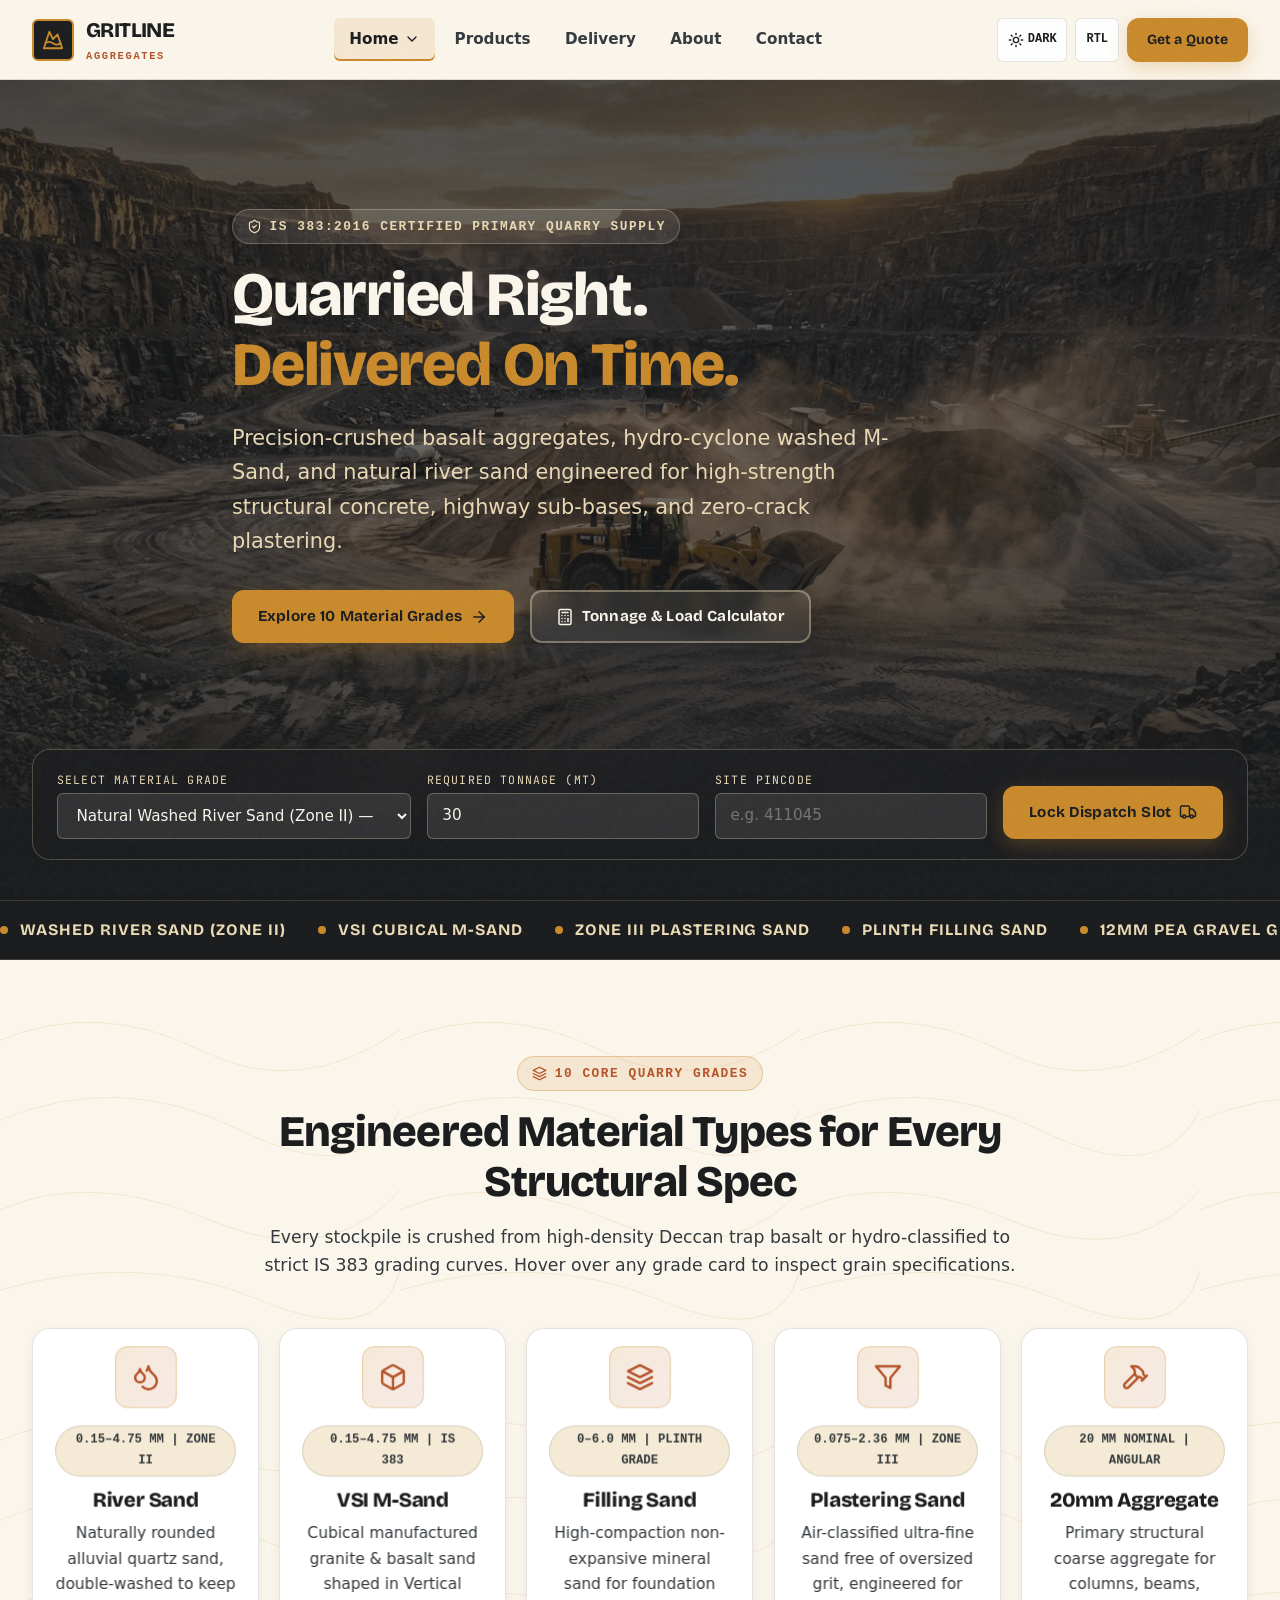
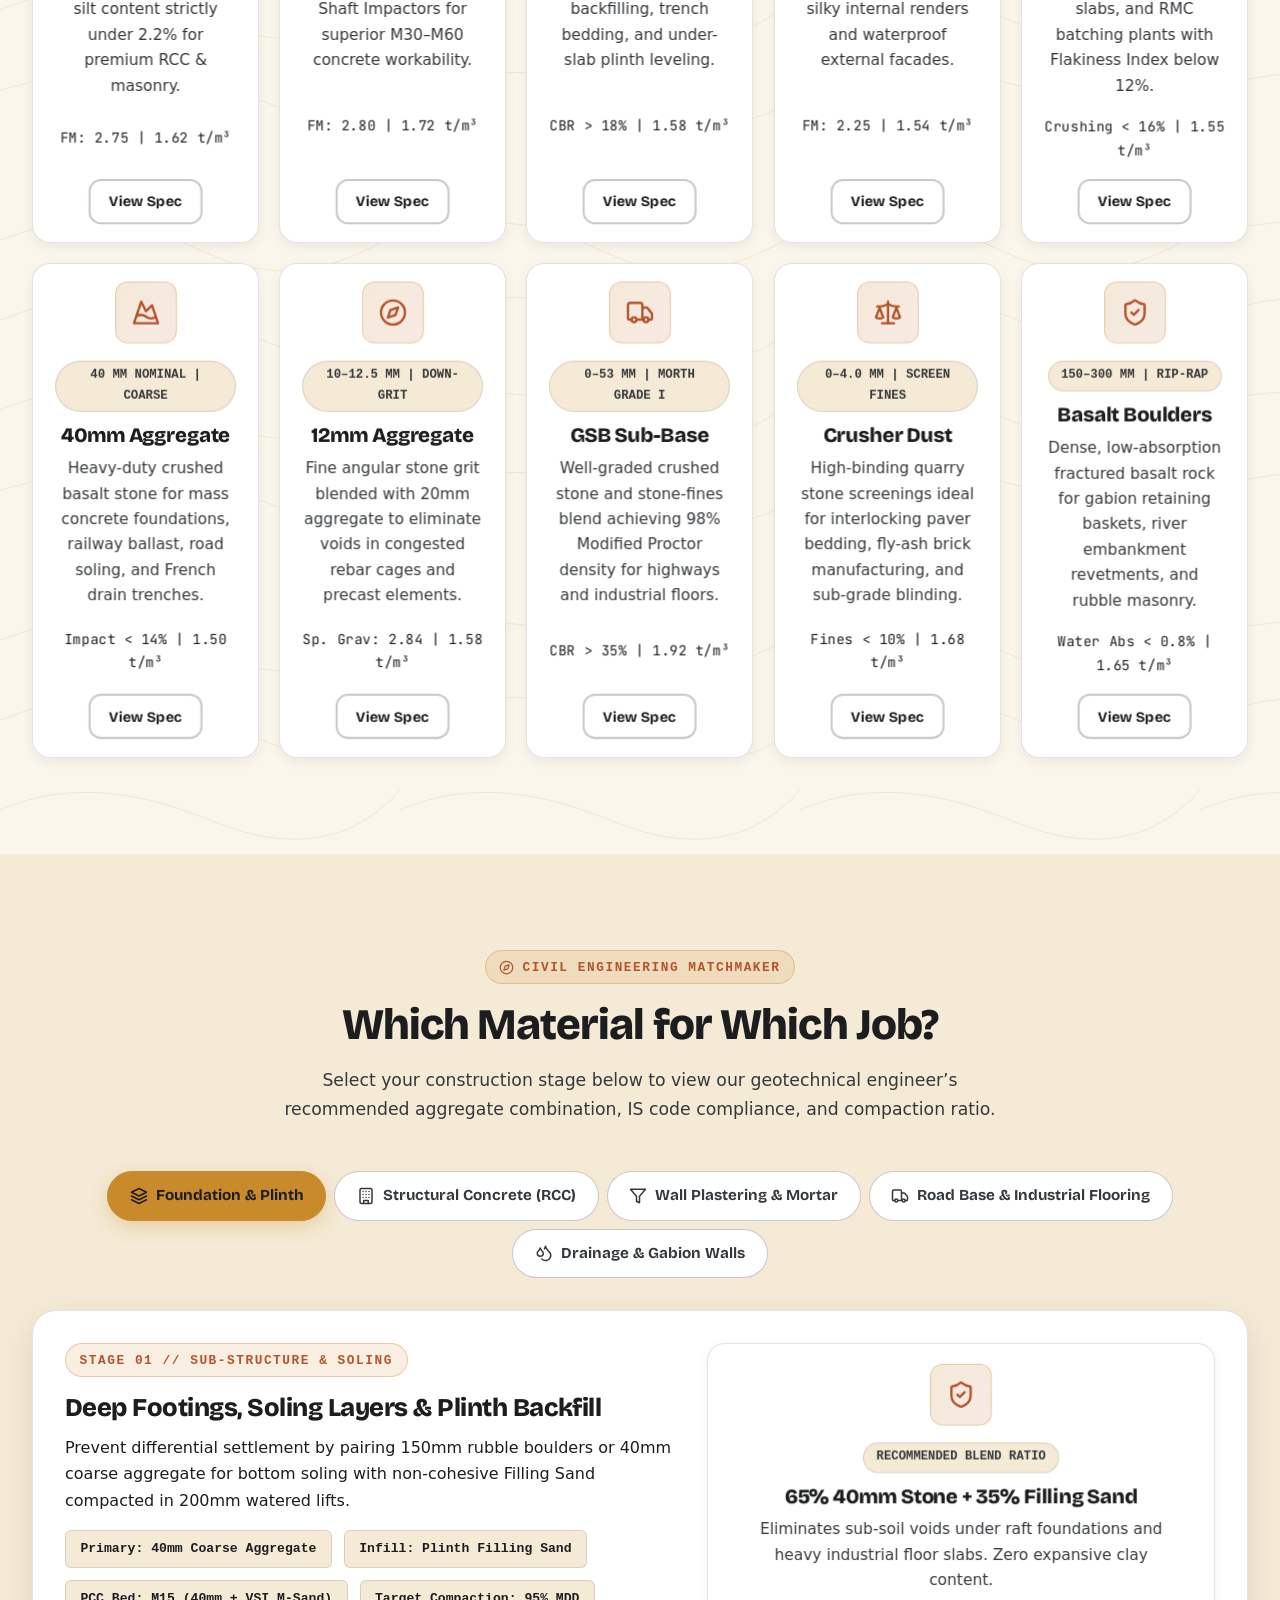
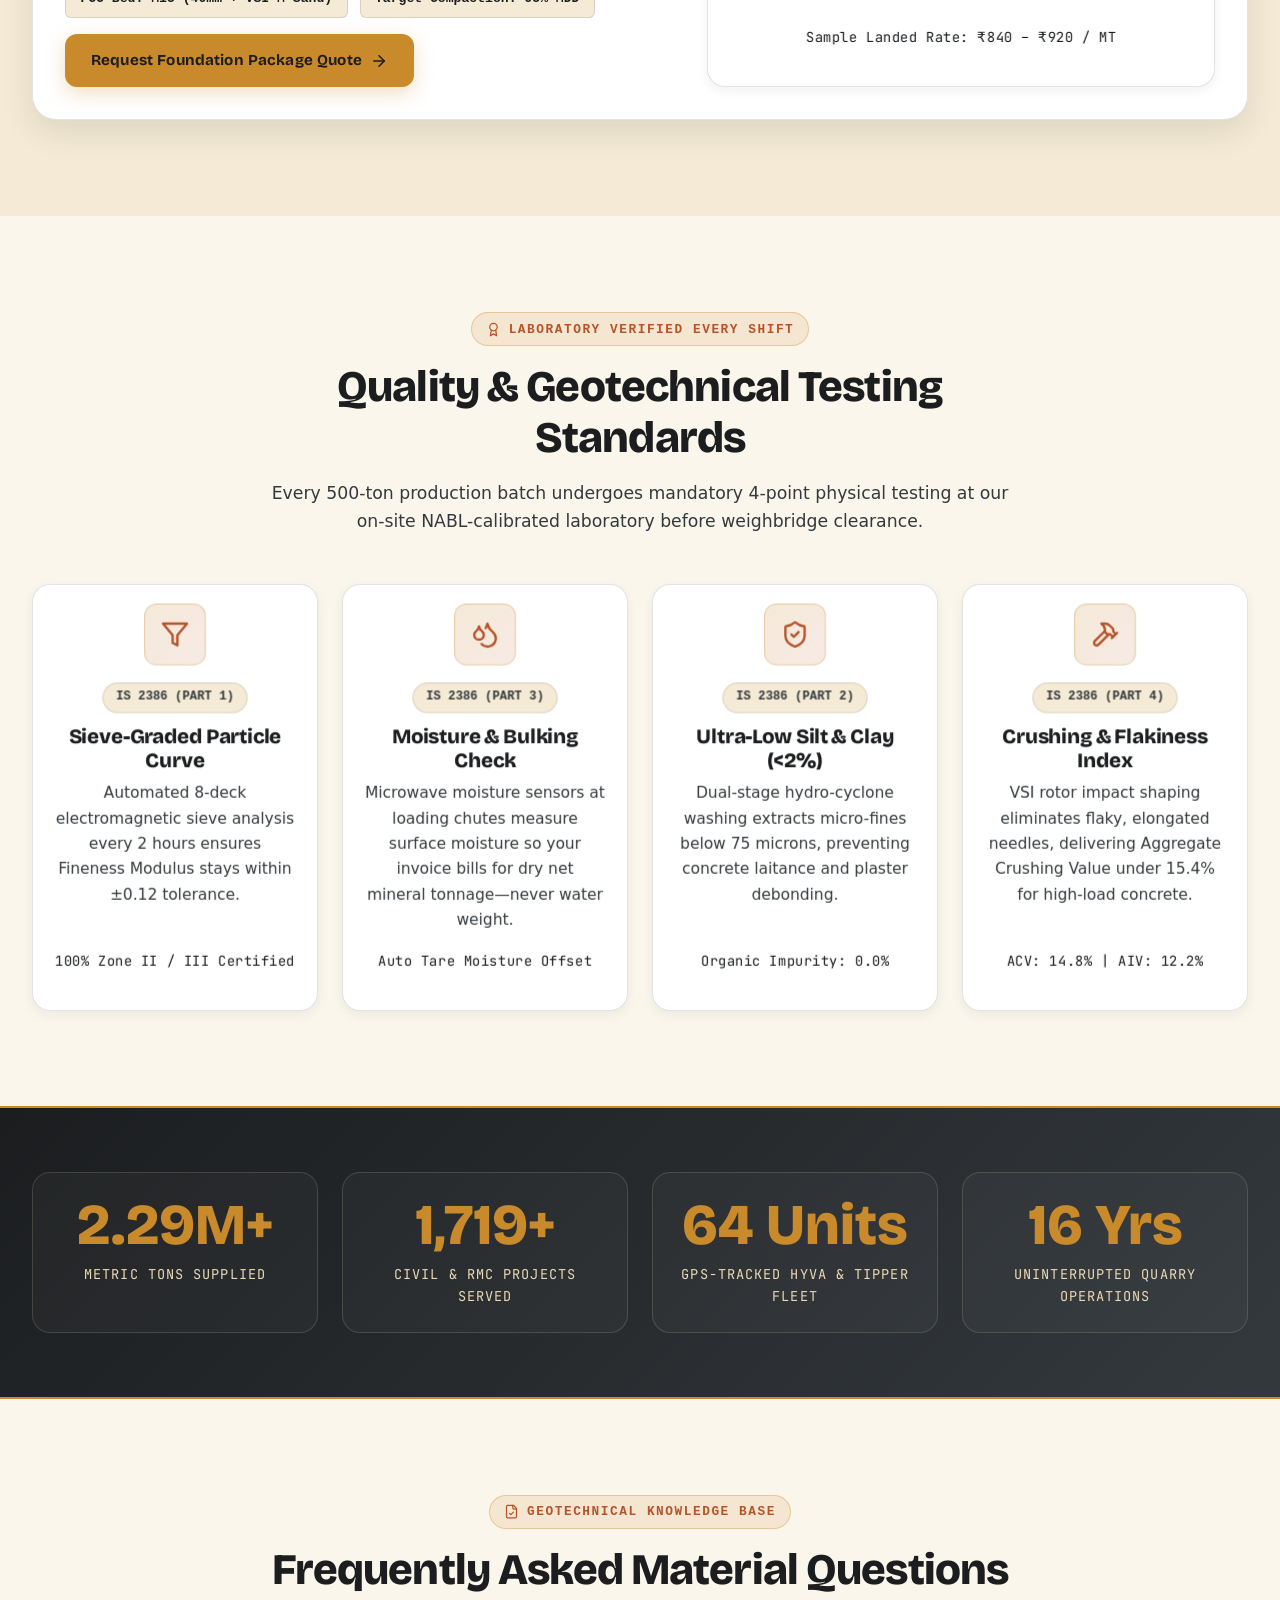
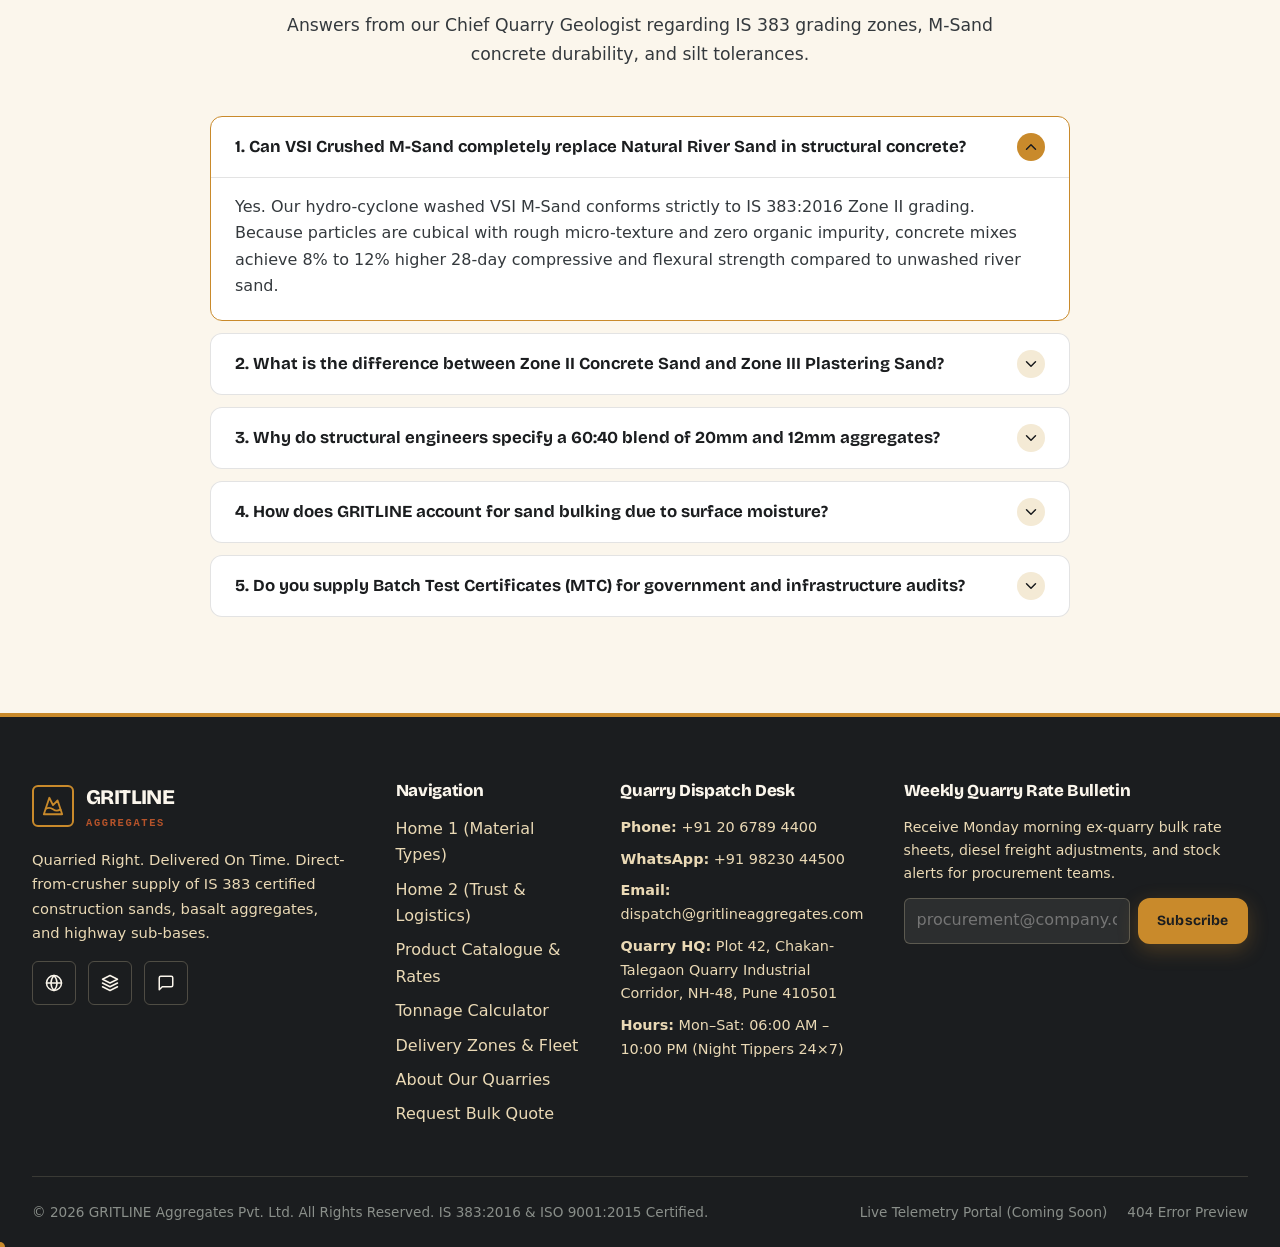
==== index.html @ 97df0f8a "1" ====
<!DOCTYPE html>
<html lang="en" dir="ltr" data-theme="light">

<head>
  <meta charset="UTF-8">
  <meta name="viewport" content="width=device-width, initial-scale=1.0">
  <title>GRITLINE Aggregates | IS 383 Graded Sand &amp; Stone Supplier</title>
  <meta name="description"
    content="GRITLINE Aggregates supplies sieve-graded River Sand, VSI M-Sand, 12mm/20mm/40mm crushed basalt, GSB, and boulders. Quarried right, delivered on time.">
  <link rel="canonical" href="https://gritlineaggregates.com/">

  <!-- Open Graph / Social Meta -->
  <meta property="og:type" content="website">
  <meta property="og:title" content="GRITLINE Aggregates | Quarried Right. Delivered On Time.">
  <meta property="og:description"
    content="IS 383 certified construction sands, crushed basalt aggregates, GSB, and boulders delivered directly from our automated quarries.">
  <meta property="og:url" content="https://gritlineaggregates.com/">
  <meta property="og:image" content="assets/images/hero/hero-quarry-main.jpg">
  <meta name="twitter:card" content="summary_large_image">
  <meta name="twitter:title" content="GRITLINE Aggregates | IS 383 Graded Sand &amp; Stone Supplier">
  <meta name="twitter:description"
    content="Sieve-graded River Sand, VSI M-Sand, 12mm/20mm/40mm aggregates, GSB &amp; boulders.">

  <!-- Preload Hero Image & Fonts for LCP < 2.5s -->
  <link rel="preload" as="image" href="assets/images/hero/hero-quarry-main.webp" type="image/webp" fetchpriority="high">
  <link rel="preconnect" href="https://fonts.googleapis.com">
  <link rel="preconnect" href="https://fonts.gstatic.com" crossorigin>
  <link
    href="https://fonts.googleapis.com/css2?family=Bricolage+Grotesque:wght@700;800&family=DM+Sans:wght@400;500;700&family=JetBrains+Mono:wght@500;700&display=swap"
    rel="stylesheet">
  <link rel="stylesheet" href="assets/fonts/fonts.css">

  <!-- Core Stylesheets -->
  <link rel="stylesheet" href="assets/css/style.css">
  <link rel="stylesheet" href="assets/css/dark-mode.css">
  <link rel="stylesheet" href="assets/css/rtl.css">

  <!-- JSON-LD Structured Data: LocalBusiness & FAQPage -->
  <script type="application/ld+json">
  {
    "@context": "https://schema.org",
    "@graph": [
      {
        "@type": "LocalBusiness",
        "name": "GRITLINE Aggregates",
        "description": "IS 383 certified quarry operator and bulk supplier of washed river sand, VSI M-Sand, crushed basalt aggregates, GSB, and boulders.",
        "slogan": "Quarried Right. Delivered On Time.",
        "url": "https://gritlineaggregates.com",
        "telephone": "+91-20-6789-4400",
        "email": "dispatch@gritlineaggregates.com",
        "priceRange": "₹₹",
        "address": {
          "@type": "PostalAddress",
          "streetAddress": "Plot 42, Chakan-Talegaon Quarry Industrial Corridor, NH-48",
          "addressLocality": "Pune",
          "addressRegion": "MH",
          "postalCode": "410501",
          "addressCountry": "IN"
        },
        "openingHours": "Mo-Sa 06:00-22:00"
      },
      {
        "@type": "FAQPage",
        "mainEntity": [
          {
            "@type": "Question",
            "name": "Can VSI Crushed M-Sand completely replace Natural River Sand in structural concrete?",
            "acceptedAnswer": {
              "@type": "Answer",
              "text": "Yes. Our hydro-cyclone washed VSI M-Sand conforms strictly to IS 383:2016 Zone II grading. Its cubical particle shape and zero organic impurity yield 8% to 12% higher compressive strength in M25 to M60 structural concrete compared to unwashed river sand."
            }
          },
          {
            "@type": "Question",
            "name": "What is the difference between Zone II Concrete Sand and Zone III Plastering Sand?",
            "acceptedAnswer": {
              "@type": "Answer",
              "text": "Zone II sand has a Fineness Modulus of 2.6 to 2.9 with balanced coarse-to-fine grain distribution ideal for RCC structural loads. Zone III Plastering Sand is finer (Fineness Modulus 2.1 to 2.4, passing 2.36mm sieve) to create crack-free, smooth internal and external wall renders."
            }
          }
        ]
      }
    ]
  }
  </script>
</head>

<body>
  <!-- Skip Navigation Link (WCAG 2.1 AA) -->
  <a href="#main-content" class="skip-link">Skip to main content</a>



  <!-- ========================================================================
       SHARED HEADER & NAVIGATION (Root Mirror of pages/index.html)
       ======================================================================== -->
  <header class="site-header">
    <div id="scroll-progress" class="scroll-progress" aria-hidden="true"></div>
    <div class="container header-inner">
      <a href="pages/index.html" class="brand-logo" aria-label="GRITLINE Aggregates Home">
        <span class="brand-logo__mark" aria-hidden="true">
          <i data-lucide="mountain"></i>
        </span>
        <span>
          GRITLINE
          <span class="brand-logo__sub">Aggregates</span>
        </span>
      </a>

      <nav aria-label="Primary Navigation">
        <ul class="nav-menu">
          <li class="nav-item nav-item--has-dropdown">
            <a href="pages/index.html" class="nav-link is-active" aria-haspopup="true" aria-expanded="false">
              Home <i data-lucide="chevron-down" width="16" height="16"></i>
            </a>
            <div class="nav-dropdown" role="menu" aria-label="Home Variations">
              <a href="pages/index.html" class="nav-dropdown__link is-active" role="menuitem">
                <span class="nav-dropdown__title">Home 1 — Material Types</span>
                <span class="nav-dropdown__desc">Grades, sieve specs &amp; job selector</span>
              </a>
              <a href="pages/home-2.html" class="nav-dropdown__link" role="menuitem">
                <span class="nav-dropdown__title">Home 2 — Trust &amp; Logistics</span>
                <span class="nav-dropdown__desc">Pit-to-site timeline, fleet &amp; gallery</span>
              </a>
            </div>
          </li>
          <li class="nav-item"><a href="pages/products.html" class="nav-link">Products</a></li>
          <li class="nav-item"><a href="pages/delivery.html" class="nav-link">Delivery</a></li>
          <li class="nav-item"><a href="pages/about.html" class="nav-link">About</a></li>
          <li class="nav-item"><a href="pages/contact.html" class="nav-link">Contact</a></li>
        </ul>
      </nav>

      <div class="header-actions">
        <button type="button" class="icon-btn" data-theme-toggle aria-label="Toggle Dark or Light Mode">
          <i data-lucide="sun" width="16" height="16"></i>
          <span class="theme-btn-label">DARK</span>
        </button>
        <button type="button" class="icon-btn" data-rtl-toggle aria-label="Toggle Right-to-Left Layout">
          RTL
        </button>
        <a href="pages/contact.html" class="btn btn--primary btn--sm btn--magnetic">
          <span>Get a Quote</span>
          <span class="quote-tray-badge" data-quote-count style="display:none;">0</span>
        </a>
        <button type="button" id="hamburger-btn" class="icon-btn hamburger-btn" aria-label="Open Menu"
          aria-expanded="false" aria-controls="mobile-drawer">
          <i data-lucide="menu" width="22" height="22"></i>
        </button>
      </div>
    </div>

    <div id="mobile-drawer" class="mobile-drawer" aria-label="Mobile Navigation">
      <nav class="mobile-drawer__nav">
        <a href="pages/index.html" class="mobile-drawer__link is-active">
          <span>Home 1: Material Types</span>
          <i data-lucide="chevron-right" width="18" height="18"></i>
        </a>
        <a href="pages/home-2.html" class="mobile-drawer__link">
          <span>Home 2: Trust &amp; Logistics</span>
          <i data-lucide="chevron-right" width="18" height="18"></i>
        </a>
        <a href="pages/products.html" class="mobile-drawer__link">
          <span>Products Catalogue</span>
          <i data-lucide="chevron-right" width="18" height="18"></i>
        </a>
        <a href="pages/delivery.html" class="mobile-drawer__link">
          <span>Delivery Zones &amp; Fleet</span>
          <i data-lucide="chevron-right" width="18" height="18"></i>
        </a>
        <a href="pages/about.html" class="mobile-drawer__link">
          <span>About Our Quarries</span>
          <i data-lucide="chevron-right" width="18" height="18"></i>
        </a>
        <a href="pages/contact.html" class="mobile-drawer__link">
          <span>Contact &amp; Bulk Quote</span>
          <i data-lucide="chevron-right" width="18" height="18"></i>
        </a>
      </nav>
      <a href="pages/contact.html" class="btn btn--primary btn--full">Request Quarry Dispatch Quote</a>
    </div>
  </header>

  <main id="main-content" class="page-transition-wrapper">
    <!-- HERO MODEL A -->
    <section class="hero-cinematic" aria-labelledby="hero-h1">
      <div class="hero-cinematic__bg">
        <picture>
          <source srcset="assets/images/hero/hero-quarry-main.webp" type="image/webp">
          <img src="assets/images/hero/hero-quarry-main.jpg"
            alt="Panoramic stepped basalt stone quarry at golden hour with graded aggregate stockpiles and heavy yellow wheel loader"
            width="1376" height="768" fetchpriority="high">
        </picture>
      </div>
      <div class="hero-cinematic__overlay" aria-hidden="true"></div>

      <div class="container hero-cinematic__content">
        <span class="eyebrow eyebrow--light">
          <i data-lucide="shield-check" width="15" height="15"></i>
          IS 383:2016 Certified Primary Quarry Supply
        </span>
        <h1 id="hero-h1" class="hero-cinematic__title">
          <span class="hero-mask-line"><span class="hero-mask-inner">Quarried Right.</span></span>
          <span class="hero-mask-line"><span class="hero-mask-inner"><span class="accent">Delivered On
                Time.</span></span></span>
        </h1>
        <p class="hero-cinematic__lead">
          Precision-crushed basalt aggregates, hydro-cyclone washed M-Sand, and natural river sand engineered for
          high-strength structural concrete, highway sub-bases, and zero-crack plastering.
        </p>
        <div class="hero-cinematic__ctas">
          <a href="#material-types" class="btn btn--primary btn--magnetic">
            <span>Explore 10 Material Grades</span>
            <i data-lucide="arrow-right"></i>
          </a>
          <a href="pages/products.html#calculator" class="btn btn--ghost-light">
            <i data-lucide="calculator"></i>
            <span>Tonnage &amp; Load Calculator</span>
          </a>
        </div>
      </div>

      <div class="container">
        <div class="quick-quote-glass" role="region" aria-label="Instant Quarry Dispatch Quote">
          <form id="hero-quick-quote-form" class="quick-quote-glass__form" data-target-url="pages/contact.html">
            <div>
              <label for="qq-material">Select Material Grade</label>
              <select id="qq-material" name="material">
                <option value="Natural Washed River Sand (Zone II)">Natural Washed River Sand (Zone II) — ₹1,680/MT
                </option>
                <option value="Crushed VSI M-Sand (Zone II)">Crushed VSI M-Sand (Zone II) — ₹1,120/MT</option>
                <option value="Super-Fine Plastering Sand (Zone III)">Super-Fine Plastering Sand (Zone III) — ₹1,290/MT
                </option>
                <option value="20mm Angular Crushed Basalt">20mm Angular Crushed Basalt — ₹940/MT</option>
                <option value="40mm Coarse Foundation Aggregate">40mm Coarse Foundation Aggregate — ₹880/MT</option>
                <option value="Granular Sub-Base (GSB Grade I)">Granular Sub-Base (GSB Grade I) — ₹790/MT</option>
              </select>
            </div>
            <div>
              <label for="qq-tonnage">Required Tonnage (MT)</label>
              <input type="number" id="qq-tonnage" name="tonnage" min="10" max="5000" value="30" required>
            </div>
            <div>
              <label for="qq-pincode">Site Pincode</label>
              <input type="text" id="qq-pincode" name="pincode" placeholder="e.g. 411045" pattern="[0-9]{6}"
                maxlength="6">
            </div>
            <div>
              <button type="submit" class="btn btn--primary btn--full">
                <span>Lock Dispatch Slot</span>
                <i data-lucide="truck"></i>
              </button>
            </div>
          </form>
        </div>
      </div>
    </section>

    <!-- Continuous Marquee of Material Names -->
    <div class="material-marquee" aria-hidden="true">
      <div class="material-marquee__track">
        <span class="material-marquee__item"><span class="material-marquee__dot"></span>Washed River Sand (Zone
          II)</span>
        <span class="material-marquee__item"><span class="material-marquee__dot"></span>VSI Cubical M-Sand</span>
        <span class="material-marquee__item"><span class="material-marquee__dot"></span>Zone III Plastering Sand</span>
        <span class="material-marquee__item"><span class="material-marquee__dot"></span>Plinth Filling Sand</span>
        <span class="material-marquee__item"><span class="material-marquee__dot"></span>12mm Pea Gravel Grit</span>
        <span class="material-marquee__item"><span class="material-marquee__dot"></span>20mm RCC Basalt Aggregate</span>
        <span class="material-marquee__item"><span class="material-marquee__dot"></span>40mm Ballast &amp; Soling
          Stone</span>
        <span class="material-marquee__item"><span class="material-marquee__dot"></span>MoRTH Grade-I GSB</span>
        <span class="material-marquee__item"><span class="material-marquee__dot"></span>0–4mm Crusher Stone Dust</span>
        <span class="material-marquee__item"><span class="material-marquee__dot"></span>150–300mm Gabion Boulders</span>
        <span class="material-marquee__item"><span class="material-marquee__dot"></span>Washed River Sand (Zone
          II)</span>
        <span class="material-marquee__item"><span class="material-marquee__dot"></span>VSI Cubical M-Sand</span>
        <span class="material-marquee__item"><span class="material-marquee__dot"></span>Zone III Plastering Sand</span>
        <span class="material-marquee__item"><span class="material-marquee__dot"></span>Plinth Filling Sand</span>
        <span class="material-marquee__item"><span class="material-marquee__dot"></span>12mm Pea Gravel Grit</span>
        <span class="material-marquee__item"><span class="material-marquee__dot"></span>20mm RCC Basalt Aggregate</span>
      </div>
    </div>

    <!-- SECTION 1: MATERIAL TYPES SHOWCASE -->
    <section id="material-types" class="section topo-bg" aria-labelledby="sec-materials-title">
      <div class="container">
        <div class="section-header reveal">
          <span class="eyebrow"><i data-lucide="layers" width="15" height="15"></i> 10 Core Quarry Grades</span>
          <h2 id="sec-materials-title">Engineered Material Types for Every Structural Spec</h2>
          <p>
            Every stockpile is crushed from high-density Deccan trap basalt or hydro-classified to strict IS 383 grading
            curves. Hover over any grade card to inspect grain specifications.
          </p>
        </div>

        <div class="grid-materials-10">
          <article class="card card--sand card--settle">
            <div class="card__icon"><i data-lucide="droplets"></i></div>
            <span class="card__badge">0.15–4.75 mm | Zone II</span>
            <h3 class="card__title">River Sand</h3>
            <p class="card__text">Naturally rounded alluvial quartz sand, double-washed to keep silt content strictly
              under 2.2% for premium RCC &amp; masonry.</p>
            <div class="card__meta"><span class="mono-spec">FM: 2.75 | 1.62 t/m³</span></div>
            <div class="card__actions"><a href="pages/products.html" class="btn btn--ghost btn--sm">View Spec</a></div>
          </article>

          <article class="card card--sand card--settle">
            <div class="card__icon"><i data-lucide="box"></i></div>
            <span class="card__badge">0.15–4.75 mm | IS 383</span>
            <h3 class="card__title">VSI M-Sand</h3>
            <p class="card__text">Cubical manufactured granite &amp; basalt sand shaped in Vertical Shaft Impactors for
              superior M30–M60 concrete workability.</p>
            <div class="card__meta"><span class="mono-spec">FM: 2.80 | 1.72 t/m³</span></div>
            <div class="card__actions"><a href="pages/products.html" class="btn btn--ghost btn--sm">View Spec</a></div>
          </article>

          <article class="card card--sand card--settle">
            <div class="card__icon"><i data-lucide="layers"></i></div>
            <span class="card__badge">0–6.0 mm | Plinth Grade</span>
            <h3 class="card__title">Filling Sand</h3>
            <p class="card__text">High-compaction non-expansive mineral sand for foundation backfilling, trench bedding,
              and under-slab plinth leveling.</p>
            <div class="card__meta"><span class="mono-spec">CBR &gt; 18% | 1.58 t/m³</span></div>
            <div class="card__actions"><a href="pages/products.html" class="btn btn--ghost btn--sm">View Spec</a></div>
          </article>

          <article class="card card--sand card--settle">
            <div class="card__icon"><i data-lucide="filter"></i></div>
            <span class="card__badge">0.075–2.36 mm | Zone III</span>
            <h3 class="card__title">Plastering Sand</h3>
            <p class="card__text">Air-classified ultra-fine sand free of oversized grit, engineered for silky internal
              renders and waterproof external facades.</p>
            <div class="card__meta"><span class="mono-spec">FM: 2.25 | 1.54 t/m³</span></div>
            <div class="card__actions"><a href="pages/products.html" class="btn btn--ghost btn--sm">View Spec</a></div>
          </article>

          <article class="card card--sand card--settle">
            <div class="card__icon"><i data-lucide="hammer"></i></div>
            <span class="card__badge">20 mm Nominal | Angular</span>
            <h3 class="card__title">20mm Aggregate</h3>
            <p class="card__text">Primary structural coarse aggregate for columns, beams, slabs, and RMC batching plants
              with Flakiness Index below 12%.</p>
            <div class="card__meta"><span class="mono-spec">Crushing &lt; 16% | 1.55 t/m³</span></div>
            <div class="card__actions"><a href="pages/products.html" class="btn btn--ghost btn--sm">View Spec</a></div>
          </article>

          <article class="card card--sand card--settle">
            <div class="card__icon"><i data-lucide="mountain"></i></div>
            <span class="card__badge">40 mm Nominal | Coarse</span>
            <h3 class="card__title">40mm Aggregate</h3>
            <p class="card__text">Heavy-duty crushed basalt stone for mass concrete foundations, railway ballast, road
              soling, and French drain trenches.</p>
            <div class="card__meta"><span class="mono-spec">Impact &lt; 14% | 1.50 t/m³</span></div>
            <div class="card__actions"><a href="pages/products.html" class="btn btn--ghost btn--sm">View Spec</a></div>
          </article>

          <article class="card card--sand card--settle">
            <div class="card__icon"><i data-lucide="compass"></i></div>
            <span class="card__badge">10–12.5 mm | Down-Grit</span>
            <h3 class="card__title">12mm Aggregate</h3>
            <p class="card__text">Fine angular stone grit blended with 20mm aggregate to eliminate voids in congested
              rebar cages and precast elements.</p>
            <div class="card__meta"><span class="mono-spec">Sp. Grav: 2.84 | 1.58 t/m³</span></div>
            <div class="card__actions"><a href="pages/products.html" class="btn btn--ghost btn--sm">View Spec</a></div>
          </article>

          <article class="card card--sand card--settle">
            <div class="card__icon"><i data-lucide="truck"></i></div>
            <span class="card__badge">0–53 mm | MoRTH Grade I</span>
            <h3 class="card__title">GSB Sub-Base</h3>
            <p class="card__text">Well-graded crushed stone and stone-fines blend achieving 98% Modified Proctor density
              for highways and industrial floors.</p>
            <div class="card__meta"><span class="mono-spec">CBR &gt; 35% | 1.92 t/m³</span></div>
            <div class="card__actions"><a href="pages/products.html" class="btn btn--ghost btn--sm">View Spec</a></div>
          </article>

          <article class="card card--sand card--settle">
            <div class="card__icon"><i data-lucide="scale"></i></div>
            <span class="card__badge">0–4.0 mm | Screen Fines</span>
            <h3 class="card__title">Crusher Dust</h3>
            <p class="card__text">High-binding quarry stone screenings ideal for interlocking paver bedding, fly-ash
              brick manufacturing, and sub-grade blinding.</p>
            <div class="card__meta"><span class="mono-spec">Fines &lt; 10% | 1.68 t/m³</span></div>
            <div class="card__actions"><a href="pages/products.html" class="btn btn--ghost btn--sm">View Spec</a></div>
          </article>

          <article class="card card--sand card--settle">
            <div class="card__icon"><i data-lucide="shield-check"></i></div>
            <span class="card__badge">150–300 mm | Rip-Rap</span>
            <h3 class="card__title">Basalt Boulders</h3>
            <p class="card__text">Dense, low-absorption fractured basalt rock for gabion retaining baskets, river
              embankment revetments, and rubble masonry.</p>
            <div class="card__meta"><span class="mono-spec">Water Abs &lt; 0.8% | 1.65 t/m³</span></div>
            <div class="card__actions"><a href="pages/products.html" class="btn btn--ghost btn--sm">View Spec</a></div>
          </article>
        </div>
      </div>
    </section>

    <!-- SECTION 2: USE-CASE SELECTOR TABS -->
    <section class="section section--alt" aria-labelledby="sec-usecase-title">
      <div class="container">
        <div class="section-header reveal">
          <span class="eyebrow"><i data-lucide="compass" width="15" height="15"></i> Civil Engineering Matchmaker</span>
          <h2 id="sec-usecase-title">Which Material for Which Job?</h2>
          <p>Select your construction stage below to view our geotechnical engineer’s recommended aggregate combination,
            IS code compliance, and compaction ratio.</p>
        </div>

        <div class="tabs-nav" role="tablist" aria-label="Construction Application Selector">
          <button type="button" class="tab-btn" role="tab" id="tab-foundation" aria-selected="true"
            aria-controls="panel-foundation" tabindex="0">
            <i data-lucide="layers" width="18" height="18"></i> Foundation &amp; Plinth
          </button>
          <button type="button" class="tab-btn" role="tab" id="tab-concrete" aria-selected="false"
            aria-controls="panel-concrete" tabindex="-1">
            <i data-lucide="building" width="18" height="18"></i> Structural Concrete (RCC)
          </button>
          <button type="button" class="tab-btn" role="tab" id="tab-plastering" aria-selected="false"
            aria-controls="panel-plastering" tabindex="-1">
            <i data-lucide="filter" width="18" height="18"></i> Wall Plastering &amp; Mortar
          </button>
          <button type="button" class="tab-btn" role="tab" id="tab-roadbase" aria-selected="false"
            aria-controls="panel-roadbase" tabindex="-1">
            <i data-lucide="truck" width="18" height="18"></i> Road Base &amp; Industrial Flooring
          </button>
          <button type="button" class="tab-btn" role="tab" id="tab-drainage" aria-selected="false"
            aria-controls="panel-drainage" tabindex="-1">
            <i data-lucide="droplets" width="18" height="18"></i> Drainage &amp; Gabion Walls
          </button>
        </div>

        <div id="panel-foundation" class="tab-panel is-active" role="tabpanel" aria-labelledby="tab-foundation">
          <div class="usecase-box">
            <div>
              <span class="eyebrow">Stage 01 // Sub-Structure &amp; Soling</span>
              <h3>Deep Footings, Soling Layers &amp; Plinth Backfill</h3>
              <p style="margin-top:0.75rem;">
                Prevent differential settlement by pairing 150mm rubble boulders or 40mm coarse aggregate for bottom
                soling with non-cohesive Filling Sand compacted in 200mm watered lifts.
              </p>
              <div class="spec-pill-list">
                <span class="spec-pill">Primary: 40mm Coarse Aggregate</span>
                <span class="spec-pill">Infill: Plinth Filling Sand</span>
                <span class="spec-pill">PCC Bed: M15 (40mm + VSI M-Sand)</span>
                <span class="spec-pill">Target Compaction: 95% MDD</span>
              </div>
              <a href="pages/contact.html" class="btn btn--primary">Request Foundation Package Quote <i
                  data-lucide="arrow-right"></i></a>
            </div>
            <div class="card card--settle">
              <div class="card__icon"><i data-lucide="shield-check"></i></div>
              <span class="card__badge">Recommended Blend Ratio</span>
              <h4 class="card__title">65% 40mm Stone + 35% Filling Sand</h4>
              <p class="card__text">Eliminates sub-soil voids under raft foundations and heavy industrial floor slabs.
                Zero expansive clay content.</p>
              <div class="card__meta"><span class="mono-spec">Sample Landed Rate: ₹840 – ₹920 / MT</span></div>
            </div>
          </div>
        </div>

        <div id="panel-concrete" class="tab-panel" role="tabpanel" aria-labelledby="tab-concrete" hidden>
          <div class="usecase-box">
            <div>
              <span class="eyebrow">Stage 02 // Superstructure RCC</span>
              <h3>High-Strength Columns, Post-Tensioned Slabs &amp; RMC</h3>
              <p style="margin-top:0.75rem;">
                For M25 to M60 structural concrete, combine 60% 20mm angular basalt with 40% 12mm grit alongside Zone II
                Washed VSI M-Sand or River Sand to achieve maximum packing density and low water-cement demand.
              </p>
              <div class="spec-pill-list">
                <span class="spec-pill">Coarse: 20mm (60%) + 12mm (40%)</span>
                <span class="spec-pill">Fine: Zone II VSI M-Sand / River Sand</span>
                <span class="spec-pill">Standard: IS 383:2016 Table 7</span>
                <span class="spec-pill">Flakiness + Elongation &lt; 22% Combined</span>
              </div>
              <a href="pages/contact.html" class="btn btn--primary">Request Structural RCC Quote <i
                  data-lucide="arrow-right"></i></a>
            </div>
            <div class="card">
              <div class="card__icon"><i data-lucide="building"></i></div>
              <span class="card__badge">Batching Plant Favorite</span>
              <h4 class="card__title">20mm/12mm Graded + Zone II M-Sand</h4>
              <p class="card__text">Supplied with NABL-calibrated sieve analysis certificates for every 100-ton lot
                delivered to site.</p>
              <div class="card__meta"><span class="mono-spec">Sample Landed Rate: ₹940 – ₹1,120 / MT</span></div>
            </div>
          </div>
        </div>

        <div id="panel-plastering" class="tab-panel" role="tabpanel" aria-labelledby="tab-plastering" hidden>
          <div class="usecase-box">
            <div>
              <span class="eyebrow">Stage 03 // Finishing &amp; Masonry</span>
              <h3>Zero-Shrinkage Internal &amp; External Wall Plastering</h3>
              <p style="margin-top:0.75rem;">
                Surface crazing and shrinkage cracks are caused by excess clay/silt fines or oversized 4mm particles.
                Our Zone III Plastering Sand is hydro-washed and screened at 2.36mm for butter-smooth trowel finish.
              </p>
              <div class="spec-pill-list">
                <span class="spec-pill">Material: Zone III Plastering Sand</span>
                <span class="spec-pill">Max Particle: 2.36 mm (100% Passing)</span>
                <span class="spec-pill">Silt Content: &lt; 1.8% by Weight</span>
                <span class="spec-pill">Mortar Mix: 1:4 (Ceiling) / 1:6 (Wall)</span>
              </div>
              <a href="pages/contact.html" class="btn btn--primary">Request Plastering Sand Quote <i
                  data-lucide="arrow-right"></i></a>
            </div>
            <div class="card">
              <div class="card__icon"><i data-lucide="filter"></i></div>
              <span class="card__badge">IS 1542 Compliant</span>
              <h4 class="card__title">Double-Washed Plastering Sand</h4>
              <p class="card__text">Zero on-site screening required—saves up to 18% labor time and eliminates rebounding
                mortar waste.</p>
              <div class="card__meta"><span class="mono-spec">Sample Landed Rate: ₹1,290 / MT</span></div>
            </div>
          </div>
        </div>

        <div id="panel-roadbase" class="tab-panel" role="tabpanel" aria-labelledby="tab-roadbase" hidden>
          <div class="usecase-box">
            <div>
              <span class="eyebrow">Stage 04 // Highways &amp; Logistics Parks</span>
              <h3>MoRTH Specification Granular Sub-Base (GSB) &amp; WMM</h3>
              <p style="margin-top:0.75rem;">
                Engineered for heavy axle loads in highways, container yards, and VDF warehouse floors. Continuous
                grading from 53mm down to 75-micron stone dust locks under vibratory roller compaction.
              </p>
              <div class="spec-pill-list">
                <span class="spec-pill">Base: MoRTH Grade-I GSB</span>
                <span class="spec-pill">Paver Bed: 0–4mm Crusher Dust</span>
                <span class="spec-pill">Soaked CBR: &gt; 35%</span>
                <span class="spec-pill">Liquid Limit: &lt; 25% | PI &lt; 6%</span>
              </div>
              <a href="pages/contact.html" class="btn btn--primary">Request Highway Base Quote <i
                  data-lucide="arrow-right"></i></a>
            </div>
            <div class="card">
              <div class="card__icon"><i data-lucide="truck"></i></div>
              <span class="card__badge">MoRTH 5th Revision</span>
              <h4 class="card__title">Pugmill-Blended GSB &amp; Crusher Dust</h4>
              <p class="card__text">Delivered at Optimum Moisture Content (OMC ±1.5%) in 30-ton tri-axle Hyva tippers
                for immediate grader spreading.</p>
              <div class="card__meta"><span class="mono-spec">Sample Landed Rate: ₹790 / MT</span></div>
            </div>
          </div>
        </div>

        <div id="panel-drainage" class="tab-panel" role="tabpanel" aria-labelledby="tab-drainage" hidden>
          <div class="usecase-box">
            <div>
              <span class="eyebrow">Stage 05 // Hydraulic &amp; Retaining Structures</span>
              <h3>Sub-Surface French Drains, Percolation Pits &amp; Gabions</h3>
              <p style="margin-top:0.75rem;">
                High-permeability washed 40mm single-size stone and 150–300mm angular basalt boulders provide rapid
                hydrostatic pressure relief behind retaining walls and along stormwater channels.
              </p>
              <div class="spec-pill-list">
                <span class="spec-pill">Gabion Cage: 150–300mm Basalt Boulders</span>
                <span class="spec-pill">Filter Media: 20mm &amp; 40mm Washed Stone</span>
                <span class="spec-pill">Specific Gravity: 2.88 (High Density)</span>
                <span class="spec-pill">Weathering Resistance: Soundness &lt; 5%</span>
              </div>
              <a href="pages/contact.html" class="btn btn--primary">Request Gabion &amp; Drainage Quote <i
                  data-lucide="arrow-right"></i></a>
            </div>
            <div class="card">
              <div class="card__icon"><i data-lucide="droplets"></i></div>
              <span class="card__badge">Zero-Fines Permeability</span>
              <h4 class="card__title">Basalt Boulders &amp; Filter Gravel</h4>
              <p class="card__text">Cleanly screened to remove clogging fines, ensuring multi-decade hydraulic
                conductivity in civil drains.</p>
              <div class="card__meta"><span class="mono-spec">Sample Landed Rate: ₹820 / MT</span></div>
            </div>
          </div>
        </div>
      </div>
    </section>

    <!-- SECTION 3: QUALITY & TESTING STANDARDS -->
    <section class="section" aria-labelledby="sec-quality-title">
      <div class="container">
        <div class="section-header reveal">
          <span class="eyebrow"><i data-lucide="award" width="15" height="15"></i> Laboratory Verified Every
            Shift</span>
          <h2 id="sec-quality-title">Quality &amp; Geotechnical Testing Standards</h2>
          <p>
            Every 500-ton production batch undergoes mandatory 4-point physical testing at our on-site NABL-calibrated
            laboratory before weighbridge clearance.
          </p>
        </div>

        <div class="grid-4">
          <article class="card card--sieve card--settle">
            <div class="card__icon"><i data-lucide="filter"></i></div>
            <span class="card__badge">IS 2386 (Part 1)</span>
            <h3 class="card__title">Sieve-Graded Particle Curve</h3>
            <p class="card__text">Automated 8-deck electromagnetic sieve analysis every 2 hours ensures Fineness Modulus
              stays within ±0.12 tolerance.</p>
            <div class="card__meta"><span class="mono-spec">100% Zone II / III Certified</span></div>
          </article>

          <article class="card card--sieve card--settle">
            <div class="card__icon"><i data-lucide="droplets"></i></div>
            <span class="card__badge">IS 2386 (Part 3)</span>
            <h3 class="card__title">Moisture &amp; Bulking Check</h3>
            <p class="card__text">Microwave moisture sensors at loading chutes measure surface moisture so your invoice
              bills for dry net mineral tonnage—never water weight.</p>
            <div class="card__meta"><span class="mono-spec">Auto Tare Moisture Offset</span></div>
          </article>

          <article class="card card--sieve card--settle">
            <div class="card__icon"><i data-lucide="shield-check"></i></div>
            <span class="card__badge">IS 2386 (Part 2)</span>
            <h3 class="card__title">Ultra-Low Silt &amp; Clay (&lt;2%)</h3>
            <p class="card__text">Dual-stage hydro-cyclone washing extracts micro-fines below 75 microns, preventing
              concrete laitance and plaster debonding.</p>
            <div class="card__meta"><span class="mono-spec">Organic Impurity: 0.0%</span></div>
          </article>

          <article class="card card--sieve card--settle">
            <div class="card__icon"><i data-lucide="hammer"></i></div>
            <span class="card__badge">IS 2386 (Part 4)</span>
            <h3 class="card__title">Crushing &amp; Flakiness Index</h3>
            <p class="card__text">VSI rotor impact shaping eliminates flaky, elongated needles, delivering Aggregate
              Crushing Value under 15.4% for high-load concrete.</p>
            <div class="card__meta"><span class="mono-spec">ACV: 14.8% | AIV: 12.2%</span></div>
          </article>
        </div>
      </div>
    </section>

    <!-- SECTION 4: ANIMATED NUMBERS BAND -->
    <section class="stats-band" aria-label="Quarry Supply Capacity and Track Record">
      <div class="container">
        <div class="grid-4">
          <div class="stat-item reveal">
            <div class="stat-item__number" data-counter-target="2.45" data-counter-decimals="2"
              data-counter-suffix="M+">2.45M+</div>
            <div class="stat-item__label">Metric Tons Supplied</div>
          </div>
          <div class="stat-item reveal">
            <div class="stat-item__number" data-counter-target="1840" data-counter-suffix="+">1,840+</div>
            <div class="stat-item__label">Civil &amp; RMC Projects Served</div>
          </div>
          <div class="stat-item reveal">
            <div class="stat-item__number" data-counter-target="68" data-counter-suffix=" Units">68 Units</div>
            <div class="stat-item__label">GPS-Tracked Hyva &amp; Tipper Fleet</div>
          </div>
          <div class="stat-item reveal">
            <div class="stat-item__number" data-counter-target="17" data-counter-suffix=" Yrs">17 Yrs</div>
            <div class="stat-item__label">Uninterrupted Quarry Operations</div>
          </div>
        </div>
      </div>
    </section>

    <!-- SECTION 5: COMPACT FAQ ACCORDION ABOUT MATERIALS -->
    <section class="section" aria-labelledby="sec-mat-faq-title">
      <div class="container">
        <div class="section-header reveal">
          <span class="eyebrow"><i data-lucide="file-check" width="15" height="15"></i> Geotechnical Knowledge
            Base</span>
          <h2 id="sec-mat-faq-title">Frequently Asked Material Questions</h2>
          <p>Answers from our Chief Quarry Geologist regarding IS 383 grading zones, M-Sand concrete durability, and
            silt tolerances.</p>
        </div>

        <div class="accordion">
          <div class="accordion-item is-open">
            <button type="button" class="accordion-trigger" aria-expanded="true" aria-controls="faq-m1">
              <span>1. Can VSI Crushed M-Sand completely replace Natural River Sand in structural concrete?</span>
              <span class="accordion-icon"><i data-lucide="chevron-down" width="18" height="18"></i></span>
            </button>
            <div id="faq-m1" class="accordion-content">
              <p>Yes. Our hydro-cyclone washed VSI M-Sand conforms strictly to IS 383:2016 Zone II grading. Because
                particles are cubical with rough micro-texture and zero organic impurity, concrete mixes achieve 8% to
                12% higher 28-day compressive and flexural strength compared to unwashed river sand.</p>
            </div>
          </div>

          <div class="accordion-item">
            <button type="button" class="accordion-trigger" aria-expanded="false" aria-controls="faq-m2">
              <span>2. What is the difference between Zone II Concrete Sand and Zone III Plastering Sand?</span>
              <span class="accordion-icon"><i data-lucide="chevron-down" width="18" height="18"></i></span>
            </button>
            <div id="faq-m2" class="accordion-content">
              <p>Zone II sand has a Fineness Modulus of 2.60 to 2.90 with balanced coarse-to-fine particle distribution
                ideal for structural RCC skeletons. Zone III Plastering Sand is finer (Fineness Modulus 2.10 to 2.40,
                100% passing the 2.36mm sieve) so masons achieve dense, crack-free wall renders without on-site sieving.
              </p>
            </div>
          </div>

          <div class="accordion-item">
            <button type="button" class="accordion-trigger" aria-expanded="false" aria-controls="faq-m3">
              <span>3. Why do structural engineers specify a 60:40 blend of 20mm and 12mm aggregates?</span>
              <span class="accordion-icon"><i data-lucide="chevron-down" width="18" height="18"></i></span>
            </button>
            <div id="faq-m3" class="accordion-content">
              <p>Single-sized 20mm aggregate leaves inter-particle voids that require extra cement paste to fill.
                Blending 60% 20mm with 40% 12mm down-grit creates a packed graded curve (IS 383 Table 7), reducing void
                ratio by 9% and preventing honeycombing around dense reinforcement bars.</p>
            </div>
          </div>

          <div class="accordion-item">
            <button type="button" class="accordion-trigger" aria-expanded="false" aria-controls="faq-m4">
              <span>4. How does GRITLINE account for sand bulking due to surface moisture?</span>
              <span class="accordion-icon"><i data-lucide="chevron-down" width="18" height="18"></i></span>
            </button>
            <div id="faq-m4" class="accordion-content">
              <p>Fine sand increases in volume (bulks) by up to 25% at 4–5% moisture content, which penalizes buyers who
                purchase by volume (CFT/Brass). We weigh all dispatches on NABL-stamped electronic weighbridges in
                Metric Tons and apply an automated moisture tare deduction so you receive 100% dry mineral mass.</p>
            </div>
          </div>

          <div class="accordion-item">
            <button type="button" class="accordion-trigger" aria-expanded="false" aria-controls="faq-m5">
              <span>5. Do you supply Batch Test Certificates (MTC) for government and infrastructure audits?</span>
              <span class="accordion-icon"><i data-lucide="chevron-down" width="18" height="18"></i></span>
            </button>
            <div id="faq-m5" class="accordion-content">
              <p>Every bulk dispatch is accompanied by a signed Quarry Material Test Certificate (MTC) documenting sieve
                gradation, specific gravity, water absorption, silt percentage, and impact/crushing values, along with a
                government e-Way Bill and Minor Mineral Royalty Transit Pass.</p>
            </div>
          </div>
        </div>
      </div>
    </section>
  </main>

  <!-- SHARED FOOTER -->
  <footer class="site-footer">
    <div class="container">
      <div class="footer-grid">
        <div>
          <a href="pages/index.html" class="brand-logo" style="color: var(--sand-50); margin-bottom: 1rem;">
            <span class="brand-logo__mark"><i data-lucide="mountain"></i></span>
            <span>GRITLINE <span class="brand-logo__sub">Aggregates</span></span>
          </a>
          <p style="font-size: 0.92rem; color: var(--sand-200); max-width: 34ch;">
            Quarried Right. Delivered On Time. Direct-from-crusher supply of IS 383 certified construction sands, basalt
            aggregates, and highway sub-bases.
          </p>
          <div class="social-links" aria-label="Social Media Links">
            <a href="https://linkedin.com" class="social-link" target="_blank" rel="noopener noreferrer"
              aria-label="GRITLINE on LinkedIn"><i data-lucide="globe" width="18" height="18"></i></a>
            <a href="https://instagram.com" class="social-link" target="_blank" rel="noopener noreferrer"
              aria-label="GRITLINE on Instagram"><i data-lucide="layers" width="18" height="18"></i></a>
            <a href="https://wa.me/912067894400" class="social-link" target="_blank" rel="noopener noreferrer"
              aria-label="GRITLINE WhatsApp Dispatch Desk"><i data-lucide="message-square" width="18"
                height="18"></i></a>
          </div>
        </div>

        <div>
          <h3 class="footer-title">Navigation</h3>
          <ul class="footer-links">
            <li><a href="pages/index.html">Home 1 (Material Types)</a></li>
            <li><a href="pages/home-2.html">Home 2 (Trust &amp; Logistics)</a></li>
            <li><a href="pages/products.html">Product Catalogue &amp; Rates</a></li>
            <li><a href="pages/products.html#calculator">Tonnage Calculator</a></li>
            <li><a href="pages/delivery.html">Delivery Zones &amp; Fleet</a></li>
            <li><a href="pages/about.html">About Our Quarries</a></li>
            <li><a href="pages/contact.html">Request Bulk Quote</a></li>
          </ul>
        </div>

        <div>
          <h3 class="footer-title">Quarry Dispatch Desk</h3>
          <ul class="footer-links" style="font-size: 0.9rem;">
            <li><strong>Phone:</strong> <a href="tel:+912067894400">+91 20 6789 4400</a></li>
            <li><strong>WhatsApp:</strong> <a href="https://wa.me/919823044500">+91 98230 44500</a></li>
            <li><strong>Email:</strong> <a
                href="mailto:dispatch@gritlineaggregates.com">dispatch@gritlineaggregates.com</a></li>
            <li><strong>Quarry HQ:</strong> Plot 42, Chakan-Talegaon Quarry Industrial Corridor, NH-48, Pune 410501</li>
            <li><strong>Hours:</strong> Mon–Sat: 06:00 AM – 10:00 PM (Night Tippers 24×7)</li>
          </ul>
        </div>

        <div>
          <h3 class="footer-title">Weekly Quarry Rate Bulletin</h3>
          <p style="font-size: 0.88rem; color: var(--sand-200);">
            Receive Monday morning ex-quarry bulk rate sheets, diesel freight adjustments, and stock alerts for
            procurement teams.
          </p>
          <form class="newsletter-form" action="https://app.convertkit.com/forms/YOUR_FORM_ID/subscriptions"
            method="post" data-newsletter-form>
            <label for="footer-email" class="skip-link">Work Email Address</label>
            <input type="email" id="footer-email" name="email_address" placeholder="procurement@company.com" required>
            <button type="submit" class="btn btn--primary btn--sm">Subscribe</button>
          </form>
          <p data-newsletter-msg style="font-size: 0.78rem; margin-top: 0.5rem;" aria-live="polite"></p>
        </div>
      </div>

      <div class="footer-bottom">
        <p>&copy; 2026 GRITLINE Aggregates Pvt. Ltd. All Rights Reserved. IS 383:2016 &amp; ISO 9001:2015 Certified.</p>
        <div style="display:flex; gap: 1.25rem;">
          <a href="pages/coming-soon.html">Live Telemetry Portal (Coming Soon)</a>
          <a href="pages/404.html">404 Error Preview</a>
        </div>
      </div>
    </div>
  </footer>

  <script type="module" src="assets/js/main.js"></script>
</body>

</html>
---- assets/fonts/fonts.css ----
/* ==========================================================================
   GRITLINE AGGREGATES — Typography & Local Font Declarations (fonts.css)
   Max 3 Fonts: Bricolage Grotesque (Display), DM Sans (Body), JetBrains Mono
   TODO: customize font files by placing WOFF2 files in assets/fonts/
   ========================================================================== */

@font-face {
  font-family: 'Bricolage Grotesque';
  font-style: normal;
  font-weight: 700 800;
  font-display: swap;
  src: local('Bricolage Grotesque Bold'), local('BricolageGrotesque-Bold');
}

@font-face {
  font-family: 'DM Sans';
  font-style: normal;
  font-weight: 400 700;
  font-display: swap;
  src: local('DM Sans Regular'), local('DMSans-Regular');
}

@font-face {
  font-family: 'JetBrains Mono';
  font-style: normal;
  font-weight: 500 700;
  font-display: swap;
  src: local('JetBrains Mono'), local('JetBrainsMono-Regular');
}
---- assets/css/style.css ----
/* ==========================================================================
   GRITLINE AGGREGATES — Master Design System & Stylesheet (style.css)
   Tagline: "Quarried Right. Delivered On Time."
   Author: GRITLINE Front-End Architecture
   ========================================================================== */

/* --------------------------------------------------------------------------
   1. CSS CUSTOM PROPERTIES (Earth-and-Quarry Palette & Spacing Scale)
   TODO: customize brand colors below to match your quarry / corporate identity
   -------------------------------------------------------------------------- */
:root {
  /* Core Earth & Quarry Palette (Strictly as specified) */
  --sand-50: #FBF6EC;
  /* bleached sand (light bg) */
  --sand-100: #F4EAD5;
  /* soft warm sand surface */
  --sand-200: #EAD9B5;
  /* dune */
  --sand-300: #DFC596;
  /* warm stone border */
  --sand-400: #D2B07A;
  /* river sand */
  --ochre: #C98A2B;
  /* primary accent / CTAs */
  --ochre-dark: #A66E1B;
  /* high-contrast ochre for WCAG AA text/hover */
  --ochre-glow: rgba(201, 138, 43, 0.28);
  --rust: #B5532A;
  /* secondary accent, hovers */
  --rust-dark: #933F1C;
  /* deep terracotta rust */
  --slate-900: #1B1D1F;
  /* quarry black (dark bg / primary heading text) */
  --slate-800: #25282B;
  /* basalt dark surface */
  --slate-700: #34393D;
  /* crushed granite */
  --slate-600: #4A5056;
  /* body copy secondary */
  --stone-500: #8A8F8A;
  /* gravel grey */
  --moss: #4F6B4A;
  /* subtle success/eco accent */
  --moss-bg: rgba(79, 107, 74, 0.14);
  --danger: #B93829;
  /* error / alert state */
  --danger-bg: rgba(185, 56, 41, 0.12);

  /* Semantic Theme Tokens (Light Mode Default) */
  --bg-primary: var(--sand-50);
  --bg-secondary: var(--sand-100);
  --bg-tertiary: var(--sand-200);
  --bg-surface: #FFFFFF;
  --bg-surface-elev: #FFFDF9;
  --bg-glass: rgba(251, 246, 236, 0.85);
  --bg-dark-band: var(--slate-900);

  --text-primary: var(--slate-900);
  --text-secondary: var(--slate-700);
  --text-muted: #575C59;
  /* WCAG AA compliant stone grey on sand-50 */
  --text-on-dark: var(--sand-50);
  --text-on-accent: #1B1D1F;

  --border-subtle: rgba(27, 29, 31, 0.12);
  --border-strong: rgba(27, 29, 31, 0.24);
  --border-accent: var(--ochre);

  --shadow-sm: 0 4px 12px rgba(27, 29, 31, 0.06);
  --shadow-md: 0 12px 32px rgba(27, 29, 31, 0.10);
  --shadow-lg: 0 24px 48px rgba(27, 29, 31, 0.16);
  --shadow-tilt: 0 28px 60px rgba(27, 29, 31, 0.22);

  /* Typography — Max 3 Font Families */
  --font-display: 'Bricolage Grotesque', 'Syne', system-ui, -apple-system, sans-serif;
  --font-body: 'DM Sans', 'Inter', system-ui, -apple-system, sans-serif;
  --font-mono: 'JetBrains Mono', monospace;

  /* 4px / 8px Spacing Scale */
  --space-1: 0.25rem;
  /* 4px */
  --space-2: 0.5rem;
  /* 8px */
  --space-3: 0.75rem;
  /* 12px */
  --space-4: 1rem;
  /* 16px */
  --space-5: 1.25rem;
  /* 20px */
  --space-6: 1.5rem;
  /* 24px */
  --space-8: 2rem;
  /* 32px */
  --space-10: 2.5rem;
  /* 40px */
  --space-12: 3rem;
  /* 48px */
  --space-16: 4rem;
  /* 64px */
  --space-20: 5rem;
  /* 80px */
  --space-24: 6rem;
  /* 96px */

  /* Radii & Transitions */
  --radius-sm: 6px;
  --radius-md: 12px;
  --radius-lg: 18px;
  --radius-xl: 24px;
  --radius-pill: 9999px;

  --ease-out: cubic-bezier(0.22, 1, 0.36, 1);
  --ease-spring: cubic-bezier(0.34, 1.56, 0.64, 1);
  --transition-fast: 180ms var(--ease-out);
  --transition-base: 320ms var(--ease-out);
  --transition-slow: 600ms var(--ease-out);

  /* Layout */
  --container-max: 1320px;
  --header-height: 80px;
}

/* --------------------------------------------------------------------------
   2. RESET & BASE ACCESSIBILITY
   -------------------------------------------------------------------------- */
*,
*::before,
*::after {
  box-sizing: border-box;
  margin: 0;
  padding: 0;
}

html {
  font-size: 16px;
  scroll-behavior: smooth;
  scroll-padding-top: calc(var(--header-height) + 24px);
  -webkit-text-size-adjust: 100%;
  overflow-x: clip;
}

body {
  font-family: var(--font-body);
  font-size: 1rem;
  line-height: 1.65;
  color: var(--text-primary);
  background-color: var(--bg-primary);
  overflow-x: clip;
  width: 100%;
  min-width: 0;
  position: relative;
  transition: background-color var(--transition-base), color var(--transition-base);
}

/* Subtle Mineral Grain & Topographic Pattern Overlay (CSS/SVG only) */
body::before {
  content: "";
  position: fixed;
  inset: 0;
  pointer-events: none;
  z-index: 9990;
  opacity: 0.032;
  background-image: url("data:image/svg+xml,%3Csvg viewBox='0 0 200 200' xmlns='http://www.w3.org/2000/svg'%3E%3Cfilter id='noiseFilter'%3E%3CfeTurbulence type='fractalNoise' baseFrequency='0.85' numOctaves='3' stitchTiles='stitch'/%3E%3C/filter%3E%3Crect width='100%25' height='100%25' filter='url(%23noiseFilter)'/%3E%3C/svg%3E");
}

.topo-bg {
  background-image: url("data:image/svg+xml,%3Csvg width='400' height='400' viewBox='0 0 400 400' xmlns='http://www.w3.org/2000/svg'%3E%3Cpath d='M0 80 Q 100 40, 200 90 T 400 70 M0 160 Q 120 110, 240 170 T 400 150 M0 250 Q 90 210, 210 260 T 400 230 M0 330 Q 140 290, 260 340 T 400 310' fill='none' stroke='%23C98A2B' stroke-width='1' stroke-opacity='0.14'/%3E%3C/svg%3E");
  background-size: 400px 400px;
}

img,
picture,
video,
canvas,
svg {
  display: block;
  max-width: 100%;
}

img {
  height: auto;
  object-fit: cover;
}

a {
  color: inherit;
  text-decoration: none;
  transition: color var(--transition-fast);
}

ul,
ol {
  list-style: none;
}

button,
input,
select,
textarea {
  font: inherit;
  color: inherit;
  background: transparent;
  border: none;
}

button {
  cursor: pointer;
}

/* WCAG 2.1 AA Focus Ring */
:focus-visible {
  outline: 3px solid var(--ochre);
  outline-offset: 3px;
  border-radius: var(--radius-sm);
}

/* Skip to Content Link */
.skip-link {
  position: fixed;
  top: -100px;
  inset-inline-start: var(--space-4);
  z-index: 10001;
  background: var(--slate-900);
  color: var(--sand-50);
  padding: var(--space-3) var(--space-5);
  font-weight: 700;
  border-radius: var(--radius-md);
  border: 2px solid var(--ochre);
  transition: top var(--transition-fast);
}

.skip-link:focus {
  top: var(--space-4);
}

/* Page Transition Fade */
.page-transition-wrapper {
  animation: pageFadeIn 0.45s var(--ease-out) forwards;
}

@keyframes pageFadeIn {
  from {
    opacity: 0;
    transform: translateY(6px);
  }

  to {
    opacity: 1;
    transform: translateY(0);
  }
}

/* Preloader (Disabled) */
.preloader {
  display: none !important;
}

.preloader.is-hidden {
  opacity: 0;
  visibility: hidden;
  pointer-events: none;
}

.preloader__hopper {
  width: 64px;
  height: 64px;
  border: 3px solid var(--sand-400);
  border-radius: var(--radius-md);
  position: relative;
  overflow: hidden;
  background: rgba(255, 255, 255, 0.04);
}

.preloader__sand-fill {
  position: absolute;
  bottom: 0;
  inset-inline: 0;
  height: 0%;
  background: linear-gradient(180deg, var(--ochre) 0%, var(--rust) 100%);
  animation: sandFillUp 0.85s var(--ease-out) forwards;
}

.preloader__label {
  font-family: var(--font-mono);
  font-size: 0.75rem;
  letter-spacing: 0.16em;
  text-transform: uppercase;
  color: var(--sand-200);
}

@keyframes sandFillUp {
  0% {
    height: 0%;
  }

  100% {
    height: 100%;
  }
}

/* Custom Grain-Trail Cursor (Desktop only) */
.cursor-dot {
  position: fixed;
  width: 10px;
  height: 10px;
  background: var(--ochre);
  border-radius: 50%;
  pointer-events: none;
  z-index: 9998;
  transform: translate(-50%, -50%);
  transition: width 0.2s, height 0.2s, background-color 0.2s;
  display: none;
}

.cursor-grain {
  position: fixed;
  width: 5px;
  height: 5px;
  background: var(--sand-400);
  border-radius: 1px;
  pointer-events: none;
  z-index: 9997;
  animation: grainFall 0.65s ease-out forwards;
}

@keyframes grainFall {
  0% {
    opacity: 0.85;
    transform: translate(-50%, -50%) scale(1) rotate(0deg);
  }

  100% {
    opacity: 0;
    transform: translate(-50%, 18px) scale(0.3) rotate(45deg);
  }
}

@media (hover: hover) and (pointer: fine) {
  .cursor-dot {
    display: block;
  }
}

/* --------------------------------------------------------------------------
   3. TYPOGRAPHY & UTILITY CLASSES
   -------------------------------------------------------------------------- */
h1,
h2,
h3,
h4,
h5,
h6 {
  font-family: var(--font-display);
  font-weight: 800;
  line-height: 1.15;
  letter-spacing: -0.02em;
  color: var(--text-primary);
}

.h1,
h1 {
  font-size: clamp(2.35rem, 4.8vw, 4.25rem);
}

.h2,
h2 {
  font-size: clamp(1.85rem, 3.4vw, 2.85rem);
}

.h3,
h3 {
  font-size: clamp(1.25rem, 2vw, 1.6rem);
}

.h4,
h4 {
  font-size: 1.15rem;
}

.eyebrow {
  display: inline-flex;
  align-items: center;
  gap: var(--space-2);
  font-family: var(--font-mono);
  font-size: 0.8rem;
  font-weight: 600;
  text-transform: uppercase;
  letter-spacing: 0.12em;
  color: var(--rust);
  background: rgba(201, 138, 43, 0.14);
  border: 1px solid rgba(201, 138, 43, 0.35);
  padding: 0.35rem 0.85rem;
  border-radius: var(--radius-pill);
  margin-bottom: var(--space-4);
}

.eyebrow--light {
  color: var(--sand-200);
  background: rgba(251, 246, 236, 0.1);
  border-color: rgba(234, 217, 181, 0.3);
}

.mono-spec {
  font-family: var(--font-mono);
  font-size: 0.85rem;
  letter-spacing: 0.03em;
}

.container {
  width: 100%;
  max-width: var(--container-max);
  margin-inline: auto;
  padding-inline: var(--space-4);
}

@media (min-width: 640px) {
  .container {
    padding-inline: var(--space-6);
  }
}

@media (min-width: 1024px) {
  .container {
    padding-inline: var(--space-8);
  }
}

.section {
  padding-block: var(--space-16);
  position: relative;
}

@media (min-width: 1024px) {
  .section {
    padding-block: var(--space-24);
  }
}

.section--alt {
  background-color: var(--bg-secondary);
}

.section--dark {
  background-color: var(--slate-900);
  color: var(--sand-50);
}

.section--dark h2,
.section--dark h3,
.section--dark h4 {
  color: var(--sand-50);
}

.section--dark p {
  color: var(--sand-200);
}

.section-header {
  max-width: 760px;
  margin-inline: auto;
  margin-bottom: var(--space-12);
  text-align: center;
}

.section-header p {
  margin-top: var(--space-4);
  font-size: 1.08rem;
  color: var(--text-secondary);
}

.section--dark .section-header p {
  color: var(--sand-200);
}

/* Animated Sand-Dune SVG Section Divider */
.dune-divider {
  width: 100%;
  height: 48px;
  overflow: hidden;
  line-height: 0;
  pointer-events: none;
}

.dune-divider svg {
  width: 100%;
  height: 100%;
  display: block;
}

/* Scroll Reveal Animations */
.reveal {
  opacity: 0;
  transform: translateY(28px);
  transition: opacity 0.65s var(--ease-out), transform 0.65s var(--ease-out);
}

.reveal.is-visible {
  opacity: 1;
  transform: translateY(0);
}

/* Hero Text Mask Reveal */
.hero-mask-line {
  display: block;
  overflow: hidden;
}

.hero-mask-inner {
  display: inline-block;
  animation: maskSlideUp 0.8s var(--ease-out) both;
}

@keyframes maskSlideUp {
  0% {
    transform: translateY(105%);
    opacity: 0;
  }

  100% {
    transform: translateY(0);
    opacity: 1;
  }
}

/* --------------------------------------------------------------------------
   4. BUTTON SYSTEM (Primary, Secondary, Ghost + Dust-Puff & Magnetic)
   -------------------------------------------------------------------------- */
.btn {
  display: inline-flex;
  align-items: center;
  justify-content: center;
  gap: var(--space-2);
  min-height: 48px;
  /* Exceeds 44px WCAG mobile touch target */
  padding: 0.75rem 1.5rem;
  font-family: var(--font-display);
  font-weight: 700;
  font-size: 0.95rem;
  letter-spacing: 0.01em;
  border-radius: var(--radius-md);
  position: relative;
  overflow: hidden;
  transition: transform var(--transition-fast), background-color var(--transition-fast), color var(--transition-fast), border-color var(--transition-fast), box-shadow var(--transition-fast);
  text-align: center;
  white-space: nowrap;
}

.btn svg {
  width: 18px;
  height: 18px;
  flex-shrink: 0;
  transition: transform var(--transition-fast);
}

.btn:hover svg {
  transform: translateX(3px);
}

.btn--primary {
  background-color: var(--ochre);
  color: #1B1D1F;
  border: 2px solid var(--ochre);
  box-shadow: 0 6px 20px var(--ochre-glow);
}

.btn--primary:hover {
  background-color: var(--rust);
  border-color: var(--rust);
  color: var(--sand-50);
  transform: translateY(-2px);
}

.btn--secondary {
  background-color: var(--slate-900);
  color: var(--sand-50);
  border: 2px solid var(--slate-900);
}

.btn--secondary:hover {
  background-color: var(--rust);
  border-color: var(--rust);
  color: var(--sand-50);
  transform: translateY(-2px);
}

.btn--ghost {
  background-color: transparent;
  color: var(--text-primary);
  border: 2px solid var(--border-strong);
}

.btn--ghost:hover {
  border-color: var(--ochre);
  background-color: rgba(201, 138, 43, 0.1);
  transform: translateY(-2px);
}

.btn--ghost-light {
  background-color: rgba(251, 246, 236, 0.08);
  color: var(--sand-50);
  border: 2px solid rgba(234, 217, 181, 0.4);
  backdrop-filter: blur(8px);
}

.btn--ghost-light:hover {
  background-color: var(--ochre);
  border-color: var(--ochre);
  color: var(--slate-900);
}

.btn--sm {
  min-height: 44px;
  padding: 0.5rem 1.1rem;
  font-size: 0.875rem;
}

.btn--full {
  width: 100%;
}

/* Dust-puff particle burst on button click */
.dust-puff {
  position: absolute;
  width: 8px;
  height: 8px;
  border-radius: 50%;
  background: var(--sand-200);
  pointer-events: none;
  animation: dustBurst 0.55s ease-out forwards;
}

@keyframes dustBurst {
  0% {
    opacity: 0.9;
    transform: translate(0, 0) scale(1);
  }

  100% {
    opacity: 0;
    transform: translate(var(--dx, 16px), var(--dy, -16px)) scale(2.4);
  }
}

/* --------------------------------------------------------------------------
   5. STRICT REUSABLE 3D TILT CARD COMPONENT (.card)
   - ALL cards use 3D tilt effect (perspective, glare layer, preserve-3d)
   - In ALL views (mobile, tablet, desktop): icons & text inside cards are
     STRICTLY CENTER-ALIGNED!
   -------------------------------------------------------------------------- */
.card {
  position: relative;
  display: flex;
  flex-direction: column;
  align-items: center;
  justify-content: flex-start;
  text-align: center;
  /* STRICT: Center-aligned at all breakpoints */
  background-color: var(--bg-surface);
  border: 1px solid var(--border-subtle);
  border-radius: var(--radius-lg);
  padding: var(--space-6);
  box-shadow: var(--shadow-sm);
  transform-style: preserve-3d;
  perspective: 1000px;
  will-change: transform;
  transition: transform var(--transition-base), box-shadow var(--transition-base), border-color var(--transition-base);
  overflow: hidden;
  height: 100%;
  width: 100%;
  min-width: 0;
}

.card * {
  text-align: center;
}

.card:hover {
  border-color: var(--ochre);
  box-shadow: var(--shadow-tilt);
}

/* Glare / Highlight Layer for 3D Tilt */
.card__glare {
  position: absolute;
  inset: 0;
  pointer-events: none;
  z-index: 3;
  background: radial-gradient(circle at 50% 50%, rgba(251, 246, 236, 0.35), transparent 65%);
  opacity: 0;
  transition: opacity var(--transition-fast);
}

.card:hover .card__glare {
  opacity: 1;
}

/* Inner elements lifted via translateZ */
.card__media {
  width: calc(100% + var(--space-12));
  margin-top: calc(var(--space-6) * -1);
  margin-inline: calc(var(--space-6) * -1);
  margin-bottom: var(--space-5);
  aspect-ratio: 4 / 3;
  overflow: hidden;
  position: relative;
  background: var(--slate-800);
}

.card__media img {
  width: 100%;
  height: 100%;
  object-fit: cover;
  transition: transform 0.6s var(--ease-out);
}

.card:hover .card__media img {
  transform: scale(1.06);
}

.card__icon {
  width: 60px;
  height: 60px;
  border-radius: var(--radius-md);
  background: linear-gradient(135deg, rgba(201, 138, 43, 0.18), rgba(181, 83, 42, 0.12));
  border: 1px solid rgba(201, 138, 43, 0.35);
  color: var(--rust);
  display: flex;
  align-items: center;
  justify-content: center;
  margin-inline: auto;
  margin-bottom: var(--space-4);
  transform: translateZ(28px);
  transition: transform var(--transition-base), background-color var(--transition-base), color var(--transition-base);
}

.card__icon svg {
  width: 28px;
  height: 28px;
}

.card:hover .card__icon {
  background: var(--ochre);
  color: var(--slate-900);
}

.card__badge {
  display: inline-flex;
  align-items: center;
  justify-content: center;
  gap: 0.35rem;
  font-family: var(--font-mono);
  font-size: 0.75rem;
  font-weight: 600;
  text-transform: uppercase;
  padding: 0.25rem 0.75rem;
  border-radius: var(--radius-pill);
  background: var(--bg-secondary);
  color: var(--text-secondary);
  border: 1px solid var(--border-subtle);
  margin-inline: auto;
  margin-bottom: var(--space-3);
  transform: translateZ(22px);
}

.card__title {
  font-size: 1.25rem;
  font-weight: 800;
  margin-bottom: var(--space-2);
  margin-inline: auto;
  transform: translateZ(24px);
}

.card__text {
  font-size: 0.95rem;
  color: var(--text-secondary);
  margin-bottom: var(--space-4);
  margin-inline: auto;
  max-width: 42ch;
  transform: translateZ(16px);
}

.card__meta {
  display: flex;
  flex-wrap: wrap;
  align-items: center;
  justify-content: center;
  gap: var(--space-2);
  margin-top: auto;
  margin-bottom: var(--space-4);
  width: 100%;
  transform: translateZ(18px);
}

.card__actions {
  display: flex;
  flex-wrap: wrap;
  align-items: center;
  justify-content: center;
  gap: var(--space-3);
  width: 100%;
  margin-top: auto;
  transform: translateZ(26px);
}

/* Topic-Related Card Micro-Animations */
/* 1. Falling Sand-Grain Particles on Hover (.card--sand) */
.card--sand::after {
  content: "";
  position: absolute;
  inset: 0;
  pointer-events: none;
  opacity: 0;
  background-image:
    radial-gradient(2px 2px at 20% 15%, var(--ochre) 90%, transparent),
    radial-gradient(2.5px 2.5px at 45% 25%, var(--sand-400) 90%, transparent),
    radial-gradient(2px 2px at 70% 10%, var(--rust) 90%, transparent),
    radial-gradient(1.5px 1.5px at 85% 30%, var(--ochre) 90%, transparent),
    radial-gradient(2px 2px at 32% 55%, var(--sand-400) 90%, transparent),
    radial-gradient(2.5px 2.5px at 62% 45%, var(--ochre) 90%, transparent);
  background-size: 100% 120px;
  transition: opacity 0.3s ease;
}

.card--sand:hover::after {
  opacity: 0.75;
  animation: fallingSandGrains 1.4s linear infinite;
}

@keyframes fallingSandGrains {
  0% {
    background-position: 0 -60px;
  }

  100% {
    background-position: 0 120px;
  }
}

/* 2. Gravel "Settle" Bounce on Scroll Entry (.card--settle) */
.card--settle.is-visible {
  animation: gravelSettleBounce 0.75s var(--ease-spring) forwards;
}

@keyframes gravelSettleBounce {
  0% {
    opacity: 0;
    transform: translateY(36px) scale(0.96);
  }

  60% {
    opacity: 1;
    transform: translateY(-6px) scale(1.01);
  }

  80% {
    transform: translateY(3px) scale(0.995);
  }

  100% {
    opacity: 1;
    transform: translateY(0) scale(1);
  }
}

/* 3. Dump-Truck Slide-In Micro-Animation on Delivery/Fleet Cards (.card--truck) */
.card--truck:hover .card__icon svg {
  animation: truckDriveSlide 0.65s var(--ease-out);
}

@keyframes truckDriveSlide {
  0% {
    transform: translateX(0) rotate(0deg);
  }

  35% {
    transform: translateX(-8px) rotate(-6deg);
  }

  70% {
    transform: translateX(6px) rotate(2deg);
  }

  100% {
    transform: translateX(0) rotate(0deg);
  }
}

/* 4. Sieve-Shake Micro-Animation on Quality/Testing Cards (.card--sieve) */
.card--sieve:hover .card__icon {
  animation: sieveShake 0.5s ease-in-out infinite;
}

@keyframes sieveShake {

  0%,
  100% {
    transform: translateZ(28px) translateX(0) rotate(0deg);
  }

  25% {
    transform: translateZ(28px) translateX(-4px) rotate(-3deg);
  }

  50% {
    transform: translateZ(28px) translateX(4px) rotate(3deg);
  }

  75% {
    transform: translateZ(28px) translateX(-2px) rotate(-1deg);
  }
}

/* --------------------------------------------------------------------------
   6. STICKY HEADER, NAVIGATION, PROGRESS BAR & MOBILE DRAWER
   -------------------------------------------------------------------------- */
.site-header {
  position: sticky;
  top: 0;
  inset-inline: 0;
  height: var(--header-height);
  z-index: 1000;
  background: var(--bg-glass);
  backdrop-filter: blur(16px);
  -webkit-backdrop-filter: blur(16px);
  border-bottom: 1px solid var(--border-subtle);
  transition: background-color var(--transition-base), box-shadow var(--transition-base);
}

.site-header.is-scrolled {
  box-shadow: var(--shadow-md);
}

.scroll-progress {
  position: absolute;
  bottom: -1px;
  inset-inline-start: 0;
  height: 3px;
  width: 0%;
  background: linear-gradient(90deg, var(--ochre), var(--rust));
  z-index: 1002;
  transition: width 80ms linear;
}

.header-inner {
  height: 100%;
  display: flex;
  align-items: center;
  justify-content: space-between;
  gap: var(--space-4);
}

.brand-logo {
  display: inline-flex;
  align-items: center;
  gap: var(--space-3);
  font-family: var(--font-display);
  font-weight: 800;
  font-size: 1.3rem;
  letter-spacing: -0.03em;
  color: var(--text-primary);
}

.brand-logo__mark {
  width: 42px;
  height: 42px;
  border-radius: var(--radius-sm);
  background: var(--slate-900);
  color: var(--ochre);
  display: flex;
  align-items: center;
  justify-content: center;
  border: 2px solid var(--ochre);
  flex-shrink: 0;
}

.brand-logo__sub {
  display: block;
  font-family: var(--font-mono);
  font-size: 0.65rem;
  font-weight: 600;
  letter-spacing: 0.16em;
  text-transform: uppercase;
  color: var(--rust);
}

.nav-menu {
  display: none;
  align-items: center;
  gap: var(--space-1);
}

@media (min-width: 1024px) {
  .nav-menu {
    display: flex;
  }
}

.nav-item {
  position: relative;
}

.nav-link {
  display: inline-flex;
  align-items: center;
  gap: 0.35rem;
  padding: 0.55rem 0.95rem;
  font-weight: 600;
  font-size: 0.95rem;
  color: var(--text-secondary);
  border-radius: var(--radius-sm);
  transition: color var(--transition-fast), background-color var(--transition-fast);
}

.nav-link:hover,
.nav-link.is-active {
  color: var(--text-primary);
  background-color: rgba(201, 138, 43, 0.14);
}

.nav-link.is-active {
  font-weight: 700;
  box-shadow: inset 0 -2px 0 var(--ochre);
}

/* Home Dropdown (Home 1 / Home 2) */
.nav-dropdown {
  position: absolute;
  top: calc(100% + 6px);
  inset-inline-start: 0;
  min-width: 230px;
  background: var(--bg-surface);
  border: 1px solid var(--border-strong);
  border-radius: var(--radius-md);
  box-shadow: var(--shadow-lg);
  padding: var(--space-2);
  opacity: 0;
  visibility: hidden;
  transform: translateY(8px);
  transition: opacity var(--transition-fast), transform var(--transition-fast), visibility var(--transition-fast);
  z-index: 1010;
}

.nav-item:hover .nav-dropdown,
.nav-item:focus-within .nav-dropdown,
.nav-item.is-open .nav-dropdown {
  opacity: 1;
  visibility: visible;
  transform: translateY(0);
}

.nav-dropdown__link {
  display: flex;
  flex-direction: column;
  padding: var(--space-3);
  border-radius: var(--radius-sm);
  transition: background-color var(--transition-fast);
}

.nav-dropdown__link:hover,
.nav-dropdown__link.is-active {
  background-color: rgba(201, 138, 43, 0.15);
}

.nav-dropdown__title {
  font-weight: 700;
  font-size: 0.9rem;
  color: var(--text-primary);
}

.nav-dropdown__desc {
  font-size: 0.75rem;
  color: var(--text-muted);
}

/* Header Utility Controls (Theme, RTL, Quote Badge, Hamburger) */
.header-actions {
  display: flex;
  align-items: center;
  gap: var(--space-2);
}

.icon-btn {
  min-width: 44px;
  min-height: 44px;
  padding: 0 0.6rem;
  border-radius: var(--radius-sm);
  border: 1px solid var(--border-subtle);
  background: var(--bg-surface);
  color: var(--text-primary);
  display: inline-flex;
  align-items: center;
  justify-content: center;
  gap: 0.25rem;
  font-family: var(--font-mono);
  font-size: 0.75rem;
  font-weight: 700;
  transition: border-color var(--transition-fast), background-color var(--transition-fast);
}

.icon-btn:hover {
  border-color: var(--ochre);
  background: rgba(201, 138, 43, 0.12);
}

.quote-tray-badge {
  display: inline-flex;
  align-items: center;
  justify-content: center;
  min-width: 20px;
  height: 20px;
  padding: 0 5px;
  border-radius: var(--radius-pill);
  background: var(--rust);
  color: var(--sand-50);
  font-family: var(--font-mono);
  font-size: 0.7rem;
  font-weight: 700;
}

.hamburger-btn {
  display: inline-flex;
}

@media (max-width: 767px) {
  .header-inner {
    gap: var(--space-2);
  }

  .brand-logo {
    font-size: 1.15rem;
    gap: 0.45rem;
  }

  .brand-logo__mark {
    width: 36px;
    height: 36px;
  }

  .brand-logo__sub {
    font-size: 0.58rem;
    letter-spacing: 0.1em;
  }

  .header-actions {
    gap: 0.3rem;
  }

  .theme-btn-label {
    display: none;
  }

  .icon-btn {
    min-width: 38px;
    min-height: 38px;
    padding: 0 0.45rem;
  }

  .header-actions .btn {
    min-height: 38px;
    padding: 0.35rem 0.65rem;
    font-size: 0.8rem;
    white-space: nowrap;
  }
}

@media (max-width: 380px) {
  .brand-logo__sub {
    display: none;
  }
  .header-actions .btn span:not(.quote-tray-badge) {
    font-size: 0.75rem;
  }
}

@media (min-width: 1024px) {
  .hamburger-btn {
    display: none;
  }
}

/* Mobile Navigation Drawer */
.mobile-drawer {
  position: fixed;
  top: var(--header-height);
  inset-inline: 0;
  bottom: 0;
  background: var(--bg-primary);
  z-index: 999;
  padding: var(--space-6);
  display: flex;
  flex-direction: column;
  gap: var(--space-4);
  overflow-y: auto;
  transform: translateX(100%);
  visibility: hidden;
  transition: transform var(--transition-base), visibility var(--transition-base);
}

.mobile-drawer.is-open {
  transform: translateX(0);
  visibility: visible;
}

.mobile-drawer__nav {
  display: flex;
  flex-direction: column;
  gap: var(--space-2);
}

.mobile-drawer__link {
  display: flex;
  align-items: center;
  justify-content: space-between;
  min-height: 48px;
  padding: var(--space-3) var(--space-4);
  font-family: var(--font-display);
  font-size: 1.15rem;
  font-weight: 700;
  border-radius: var(--radius-md);
  background: var(--bg-surface);
  border: 1px solid var(--border-subtle);
}

.mobile-drawer__link.is-active {
  border-color: var(--ochre);
  background: rgba(201, 138, 43, 0.14);
}

/* --------------------------------------------------------------------------
   7. GRIDS & LAYOUT HELPERS
   -------------------------------------------------------------------------- */
.grid-2,
.grid-3,
.grid-4 {
  display: grid;
  gap: var(--space-6);
  grid-template-columns: minmax(0, 1fr);
  width: 100%;
}

@media (min-width: 640px) {
  .grid-2 {
    grid-template-columns: repeat(2, minmax(0, 1fr));
  }

  .grid-3 {
    grid-template-columns: repeat(2, minmax(0, 1fr));
  }

  .grid-4 {
    grid-template-columns: repeat(2, minmax(0, 1fr));
  }
}

@media (min-width: 1024px) {
  .grid-3 {
    grid-template-columns: repeat(3, minmax(0, 1fr));
  }

  .grid-4 {
    grid-template-columns: repeat(4, minmax(0, 1fr));
  }
}

.grid-materials-10 {
  display: grid;
  gap: var(--space-5);
  grid-template-columns: 1fr;
}

@media (min-width: 640px) {
  .grid-materials-10 {
    grid-template-columns: repeat(2, 1fr);
  }
}

@media (min-width: 1024px) {
  .grid-materials-10 {
    grid-template-columns: repeat(3, 1fr);
  }
}

@media (min-width: 1280px) {
  .grid-materials-10 {
    grid-template-columns: repeat(5, 1fr);
  }
}

/* --------------------------------------------------------------------------
   8. HOME 1 ("MATERIAL TYPES") SPECIFIC STYLES
   -------------------------------------------------------------------------- */
/* Hero Model A: Full-Screen Cinematic Photo Hero + Floating Glass Quick-Quote */
.hero-cinematic {
  position: relative;
  min-height: calc(100vh - var(--header-height));
  display: flex;
  flex-direction: column;
  justify-content: space-between;
  padding-top: var(--space-16);
  padding-bottom: var(--space-10);
  color: var(--sand-50);
  overflow: hidden;
  background: var(--slate-900);
}

.hero-cinematic__bg {
  position: absolute;
  inset: 0;
  z-index: 0;
}

.hero-cinematic__bg img {
  width: 100%;
  height: 100%;
  object-fit: cover;
  transform: scale(1.04);
  transition: transform 8s ease-out;
}

.hero-cinematic__overlay {
  position: absolute;
  inset: 0;
  z-index: 1;
  background: linear-gradient(180deg,
      rgba(27, 29, 31, 0.78) 0%,
      rgba(27, 29, 31, 0.65) 50%,
      rgba(27, 29, 31, 0.94) 100%);
}

.hero-cinematic__content {
  position: relative;
  z-index: 2;
  max-width: 880px;
  margin-block: auto;
}

.hero-cinematic__title {
  color: var(--sand-50);
  margin-bottom: var(--space-5);
}

.hero-cinematic__title span.accent {
  color: var(--ochre);
}

.hero-cinematic__lead {
  font-size: clamp(1.05rem, 1.8vw, 1.3rem);
  color: var(--sand-200);
  max-width: 660px;
  margin-bottom: var(--space-8);
}

.hero-cinematic__ctas {
  display: flex;
  flex-wrap: wrap;
  gap: var(--space-4);
  margin-bottom: var(--space-10);
}

/* Floating Glass Quick-Quote Strip at Bottom of Hero 1 */
.quick-quote-glass {
  position: relative;
  z-index: 2;
  background: rgba(27, 29, 31, 0.75);
  backdrop-filter: blur(18px);
  -webkit-backdrop-filter: blur(18px);
  border: 1px solid rgba(234, 217, 181, 0.25);
  border-radius: var(--radius-lg);
  padding: var(--space-5) var(--space-6);
  box-shadow: var(--shadow-lg);
}

.quick-quote-glass__form {
  display: grid;
  gap: var(--space-4);
  grid-template-columns: 1fr;
  align-items: end;
}

@media (min-width: 640px) {
  .quick-quote-glass__form {
    grid-template-columns: repeat(2, 1fr);
  }
}

@media (min-width: 1024px) {
  .quick-quote-glass__form {
    grid-template-columns: 1.3fr 1fr 1fr auto;
  }
}

.quick-quote-glass label {
  display: block;
  font-family: var(--font-mono);
  font-size: 0.72rem;
  text-transform: uppercase;
  letter-spacing: 0.1em;
  color: var(--sand-200);
  margin-bottom: var(--space-1);
}

.quick-quote-glass select,
.quick-quote-glass input {
  width: 100%;
  min-height: 46px;
  padding: 0.6rem 0.9rem;
  border-radius: var(--radius-sm);
  background: rgba(251, 246, 236, 0.1);
  border: 1px solid rgba(234, 217, 181, 0.3);
  color: var(--sand-50);
  font-size: 0.95rem;
}

.quick-quote-glass select option {
  background: var(--slate-900);
  color: var(--sand-50);
}

/* Marquee of Material Names */
.material-marquee {
  background: var(--slate-900);
  border-block: 1px solid rgba(234, 217, 181, 0.15);
  padding-block: var(--space-4);
  overflow: hidden;
  display: flex;
}

.material-marquee__track {
  display: flex;
  align-items: center;
  gap: var(--space-8);
  white-space: nowrap;
  animation: marqueeScroll 32s linear infinite;
}

.material-marquee__item {
  display: inline-flex;
  align-items: center;
  gap: var(--space-3);
  font-family: var(--font-display);
  font-weight: 700;
  font-size: 1rem;
  color: var(--sand-200);
  text-transform: uppercase;
  letter-spacing: 0.06em;
}

.material-marquee__dot {
  width: 8px;
  height: 8px;
  border-radius: 50%;
  background: var(--ochre);
}

@keyframes marqueeScroll {
  0% {
    transform: translateX(0);
  }

  100% {
    transform: translateX(-50%);
  }
}

/* Use-Case Selector Tabs (Home 1 Section 2) */
.tabs-nav {
  display: flex;
  flex-wrap: wrap;
  justify-content: center;
  gap: var(--space-2);
  margin-bottom: var(--space-8);
}

.tab-btn {
  min-height: 48px;
  padding: 0.7rem 1.35rem;
  border-radius: var(--radius-pill);
  font-family: var(--font-display);
  font-weight: 700;
  font-size: 0.95rem;
  background: var(--bg-surface);
  color: var(--text-secondary);
  border: 1px solid var(--border-strong);
  display: inline-flex;
  align-items: center;
  gap: var(--space-2);
  transition: all var(--transition-fast);
}

.tab-btn:hover {
  border-color: var(--ochre);
  color: var(--text-primary);
}

.tab-btn[aria-selected="true"] {
  background: var(--ochre);
  color: var(--slate-900);
  border-color: var(--ochre);
  box-shadow: 0 6px 18px var(--ochre-glow);
}

.tab-panel {
  display: none;
  animation: pageFadeIn 0.35s var(--ease-out);
}

.tab-panel.is-active {
  display: block;
}

.usecase-box {
  background: var(--bg-surface);
  border: 1px solid var(--border-subtle);
  border-radius: var(--radius-xl);
  padding: var(--space-8);
  box-shadow: var(--shadow-md);
  display: grid;
  gap: var(--space-8);
}

@media (min-width: 1024px) {
  .usecase-box {
    grid-template-columns: 1.2fr 1fr;
    align-items: center;
  }
}

.spec-pill-list {
  display: flex;
  flex-wrap: wrap;
  gap: var(--space-3);
  margin-block: var(--space-4);
}

.spec-pill {
  padding: 0.45rem 0.9rem;
  border-radius: var(--radius-sm);
  background: var(--bg-secondary);
  border: 1px solid var(--border-subtle);
  font-family: var(--font-mono);
  font-size: 0.82rem;
  font-weight: 600;
}

/* Animated Numbers Band (Home 1 Section 4) */
.stats-band {
  background: linear-gradient(135deg, var(--slate-900) 0%, var(--slate-700) 100%);
  color: var(--sand-50);
  padding-block: var(--space-16);
  border-block: 2px solid var(--ochre);
}

.stat-item {
  text-align: center;
  padding: var(--space-6);
  border: 1px solid rgba(234, 217, 181, 0.16);
  border-radius: var(--radius-lg);
  background: rgba(251, 246, 236, 0.03);
}

.stat-item__number {
  font-family: var(--font-display);
  font-size: clamp(2.5rem, 4.5vw, 3.6rem);
  font-weight: 800;
  color: var(--ochre);
  line-height: 1;
  margin-bottom: var(--space-2);
}

.stat-item__label {
  font-family: var(--font-mono);
  font-size: 0.85rem;
  text-transform: uppercase;
  letter-spacing: 0.08em;
  color: var(--sand-200);
}

/* Accordion Component (FAQ) */
.accordion {
  max-width: 860px;
  margin-inline: auto;
  display: flex;
  flex-direction: column;
  gap: var(--space-3);
}

.accordion-item {
  background: var(--bg-surface);
  border: 1px solid var(--border-subtle);
  border-radius: var(--radius-md);
  overflow: hidden;
  transition: border-color var(--transition-fast);
}

.accordion-item.is-open {
  border-color: var(--ochre);
}

.accordion-trigger {
  width: 100%;
  min-height: 58px;
  padding: var(--space-4) var(--space-6);
  display: flex;
  align-items: center;
  justify-content: space-between;
  gap: var(--space-4);
  text-align: start;
  font-family: var(--font-display);
  font-weight: 700;
  font-size: 1.05rem;
  color: var(--text-primary);
}

.accordion-icon {
  width: 28px;
  height: 28px;
  border-radius: 50%;
  background: var(--bg-secondary);
  display: inline-flex;
  align-items: center;
  justify-content: center;
  flex-shrink: 0;
  transition: transform var(--transition-base), background-color var(--transition-fast);
}

.accordion-item.is-open .accordion-icon {
  transform: rotate(180deg);
  background: var(--ochre);
  color: var(--slate-900);
}

.accordion-content {
  display: none;
  padding: 0 var(--space-6) var(--space-5);
  color: var(--text-secondary);
  border-top: 1px solid var(--border-subtle);
  padding-top: var(--space-4);
}

.accordion-item.is-open .accordion-content {
  display: block;
}

/* --------------------------------------------------------------------------
   9. HOME 2 ("TRUST AND LOGISTICS") SPECIFIC STYLES
   -------------------------------------------------------------------------- */
/* Hero Model B: Split-Screen Hero + Live Dispatch Ticker + 3 Tilted Photo Stack */
.hero-split {
  padding-block: var(--space-12) var(--space-20);
  position: relative;
  overflow: hidden;
}

.hero-split__grid {
  display: grid;
  gap: var(--space-12);
  align-items: center;
}

@media (min-width: 1024px) {
  .hero-split__grid {
    grid-template-columns: 1.1fr 0.9fr;
  }
}

.live-ticker-box {
  background: var(--slate-900);
  color: var(--sand-50);
  border: 1px solid var(--ochre);
  border-radius: var(--radius-md);
  padding: var(--space-4);
  margin-block: var(--space-6);
  box-shadow: var(--shadow-md);
}

.live-ticker-box__header {
  display: flex;
  align-items: center;
  justify-content: space-between;
  font-family: var(--font-mono);
  font-size: 0.75rem;
  text-transform: uppercase;
  color: var(--sand-400);
  padding-bottom: var(--space-3);
  margin-bottom: var(--space-3);
  border-bottom: 1px solid rgba(234, 217, 181, 0.16);
}

.pulse-dot {
  display: inline-block;
  width: 9px;
  height: 9px;
  border-radius: 50%;
  background: #5EC269;
  box-shadow: 0 0 0 0 rgba(94, 194, 105, 0.7);
  animation: livePulse 1.8s infinite;
  margin-inline-end: 6px;
}

@keyframes livePulse {
  0% {
    box-shadow: 0 0 0 0 rgba(94, 194, 105, 0.7);
  }

  70% {
    box-shadow: 0 0 0 8px rgba(94, 194, 105, 0);
  }

  100% {
    box-shadow: 0 0 0 0 rgba(94, 194, 105, 0);
  }
}

.ticker-rows {
  display: grid;
  gap: var(--space-2);
  font-family: var(--font-mono);
  font-size: 0.82rem;
}

.ticker-row {
  display: flex;
  align-items: center;
  justify-content: space-between;
  padding: 0.4rem 0.65rem;
  background: rgba(255, 255, 255, 0.04);
  border-radius: var(--radius-sm);
}

.ticker-row__status {
  color: #7CE38B;
  font-weight: 600;
}

/* Vertical Stack of 3 Overlapping Tilted Photo Frames with Parallax */
.photo-stack {
  position: relative;
  display: flex;
  flex-direction: column;
  gap: var(--space-4);
  padding: var(--space-4);
}

.photo-stack__frame {
  border-radius: var(--radius-lg);
  overflow: hidden;
  border: 4px solid var(--bg-surface);
  box-shadow: var(--shadow-lg);
  position: relative;
  aspect-ratio: 16 / 10;
  transition: transform var(--transition-base);
}

.photo-stack__frame--1 {
  transform: rotate(-2.5deg) translateX(-8px);
  z-index: 3;
}

.photo-stack__frame--2 {
  transform: rotate(2.2deg) translateX(12px);
  margin-top: -28px;
  z-index: 2;
}

.photo-stack__frame--3 {
  transform: rotate(-1.6deg) translateX(-4px);
  margin-top: -28px;
  z-index: 1;
}

.photo-stack__frame:hover {
  transform: rotate(0deg) scale(1.03);
  z-index: 5;
}

.photo-stack__caption {
  position: absolute;
  bottom: var(--space-3);
  inset-inline-start: var(--space-3);
  background: rgba(27, 29, 31, 0.85);
  color: var(--sand-50);
  font-family: var(--font-mono);
  font-size: 0.72rem;
  padding: 0.3rem 0.7rem;
  border-radius: var(--radius-sm);
  border-inline-start: 3px solid var(--ochre);
}

/* Horizontal Scrolling "Pit-to-Site" Journey Timeline */
.journey-track-wrapper {
  overflow-x: auto;
  padding-bottom: var(--space-6);
  scrollbar-width: thin;
  scrollbar-color: var(--ochre) var(--bg-secondary);
}

.journey-track {
  display: grid;
  grid-template-columns: repeat(5, minmax(270px, 1fr));
  gap: var(--space-6);
  min-width: 1380px;
  position: relative;
}

/* Project Gallery & Lightbox (Home 2 Section 2) */
.gallery-masonry {
  display: grid;
  gap: var(--space-6);
  grid-template-columns: 1fr;
}

@media (min-width: 640px) {
  .gallery-masonry {
    grid-template-columns: repeat(2, 1fr);
  }
}

@media (min-width: 1024px) {
  .gallery-masonry {
    grid-template-columns: repeat(3, 1fr);
  }
}

.lightbox-modal {
  position: fixed;
  inset: 0;
  z-index: 10005;
  background: rgba(27, 29, 31, 0.94);
  backdrop-filter: blur(10px);
  display: flex;
  align-items: center;
  justify-content: center;
  padding: var(--space-6);
  opacity: 0;
  visibility: hidden;
  transition: opacity var(--transition-base), visibility var(--transition-base);
}

.lightbox-modal.is-open {
  opacity: 1;
  visibility: visible;
}

.lightbox-modal__dialog {
  max-width: 960px;
  width: 100%;
  background: var(--slate-800);
  border: 1px solid var(--ochre);
  border-radius: var(--radius-lg);
  overflow: hidden;
  color: var(--sand-50);
}

.lightbox-modal__img-wrap {
  aspect-ratio: 16 / 10;
  background: var(--slate-900);
}

.lightbox-modal__img-wrap img {
  width: 100%;
  height: 100%;
  object-fit: cover;
}

.lightbox-modal__body {
  padding: var(--space-6);
  display: flex;
  flex-wrap: wrap;
  align-items: center;
  justify-content: space-between;
  gap: var(--space-4);
}

/* Testimonials Slider (Home 2 Section 3) */
.testimonial-slider {
  max-width: 920px;
  margin-inline: auto;
  position: relative;
}

.testimonial-slide {
  display: none;
}

.testimonial-slide.is-active {
  display: block;
  animation: pageFadeIn 0.4s var(--ease-out);
}

.slider-controls {
  display: flex;
  align-items: center;
  justify-content: center;
  gap: var(--space-3);
  margin-top: var(--space-6);
}

/* Partners / Clients Wordmark Strip (Home 2 Section 6) */
.wordmark-strip {
  display: grid;
  grid-template-columns: repeat(2, 1fr);
  gap: var(--space-4);
  align-items: center;
}

@media (min-width: 640px) {
  .wordmark-strip {
    grid-template-columns: repeat(3, 1fr);
  }
}

@media (min-width: 1024px) {
  .wordmark-strip {
    grid-template-columns: repeat(6, 1fr);
  }
}

.wordmark-item {
  padding: var(--space-5);
  border: 1px solid var(--border-subtle);
  border-radius: var(--radius-md);
  background: var(--bg-surface);
  display: flex;
  align-items: center;
  justify-content: center;
  text-align: center;
  font-family: var(--font-display);
  font-weight: 800;
  font-size: 0.95rem;
  letter-spacing: 0.05em;
  color: var(--text-secondary);
  transition: border-color var(--transition-fast), color var(--transition-fast);
}

.wordmark-item:hover {
  border-color: var(--ochre);
  color: var(--text-primary);
}

/* --------------------------------------------------------------------------
   10. COMPACT PAGE BANNER (Products, Delivery, About, Contact)
   -------------------------------------------------------------------------- */
.page-banner {
  background: var(--slate-900);
  color: var(--sand-50);
  padding-block: var(--space-12) var(--space-16);
  border-bottom: 3px solid var(--ochre);
  position: relative;
  overflow: hidden;
}

.page-banner h1 {
  color: var(--sand-50);
  margin-bottom: var(--space-3);
}

.page-banner p {
  color: var(--sand-200);
  max-width: 680px;
  font-size: 1.1rem;
}

.breadcrumb {
  display: flex;
  flex-wrap: wrap;
  align-items: center;
  gap: var(--space-2);
  font-family: var(--font-mono);
  font-size: 0.78rem;
  color: var(--sand-400);
  margin-bottom: var(--space-4);
}

/* --------------------------------------------------------------------------
   11. PRODUCTS PAGE: STICKY FILTER BAR, SPEC TABLE & CALCULATOR
   -------------------------------------------------------------------------- */
.sticky-filter-bar {
  position: sticky;
  top: var(--header-height);
  z-index: 900;
  background: var(--bg-glass);
  backdrop-filter: blur(14px);
  border-bottom: 1px solid var(--border-subtle);
  padding-block: var(--space-4);
}

.filter-bar-inner {
  display: flex;
  flex-wrap: wrap;
  align-items: center;
  justify-content: space-between;
  gap: var(--space-4);
}

.filter-bar-actions {
  display: flex;
  align-items: center;
  gap: 0.75rem;
}

.filter-pills {
  display: flex;
  flex-wrap: wrap;
  gap: var(--space-2);
}

@media (max-width: 1023px) {
  .sticky-filter-bar {
    padding-block: var(--space-3);
  }

  .filter-bar-inner {
    flex-direction: column;
    align-items: stretch;
    gap: var(--space-3);
  }

  .filter-pills {
    display: flex;
    flex-wrap: nowrap;
    overflow-x: auto;
    -webkit-overflow-scrolling: touch;
    scrollbar-width: none;
    gap: var(--space-2);
    padding-bottom: 2px;
    margin-inline: calc(var(--space-4) * -1);
    padding-inline: var(--space-4);
  }

  .filter-pills::-webkit-scrollbar {
    display: none;
  }

  .filter-pill {
    flex-shrink: 0;
    white-space: nowrap;
    min-height: 40px;
    padding: 0.45rem 1rem;
    font-size: 0.85rem;
  }

  .filter-bar-actions {
    display: flex;
    align-items: center;
    gap: var(--space-2);
    width: 100%;
  }

  .filter-bar-actions .btn {
    flex: 1;
    justify-content: center;
    min-height: 40px;
    padding: 0.45rem 0.65rem;
    font-size: 0.82rem;
    white-space: nowrap;
  }
}

.filter-pill {
  min-height: 44px;
  padding: 0.5rem 1.15rem;
  border-radius: var(--radius-pill);
  font-family: var(--font-display);
  font-weight: 700;
  font-size: 0.9rem;
  background: var(--bg-surface);
  border: 1px solid var(--border-strong);
  color: var(--text-secondary);
  transition: all var(--transition-fast);
}

.filter-pill.is-active,
.filter-pill:hover {
  background: var(--ochre);
  color: var(--slate-900);
  border-color: var(--ochre);
}

/* Skeleton Loader State */
.is-loading-skeleton .card>* {
  opacity: 0.15;
}

.is-loading-skeleton .card::before {
  content: "";
  position: absolute;
  inset: 0;
  z-index: 10;
  background: linear-gradient(90deg, transparent, rgba(201, 138, 43, 0.18), transparent);
  background-size: 200% 100%;
  animation: skeletonShimmer 1s infinite;
}

@keyframes skeletonShimmer {
  0% {
    background-position: -200% 0;
  }

  100% {
    background-position: 200% 0;
  }
}

/* Responsive Specification Comparison Table (Collapses into stacked cards on mobile) */
.spec-table-wrap {
  background: var(--bg-surface);
  border: 1px solid var(--border-subtle);
  border-radius: var(--radius-lg);
  overflow-x: auto;
  -webkit-overflow-scrolling: touch;
  box-shadow: var(--shadow-sm);
  width: 100%;
}

.spec-table {
  width: 100%;
  border-collapse: collapse;
  text-align: start;
}

@media (min-width: 768px) and (max-width: 1023px) {
  .spec-table {
    min-width: 760px;
  }
}

.spec-table th,
.spec-table td {
  padding: var(--space-4) var(--space-5);
  border-bottom: 1px solid var(--border-subtle);
}

.spec-table thead {
  background: var(--slate-900);
  color: var(--sand-50);
  font-family: var(--font-mono);
  font-size: 0.8rem;
  text-transform: uppercase;
  letter-spacing: 0.06em;
}

.spec-table tbody tr:hover {
  background: rgba(201, 138, 43, 0.08);
}

@media (max-width: 767px) {
  .spec-table thead {
    display: none;
  }

  .spec-table,
  .spec-table tbody,
  .spec-table tr,
  .spec-table td {
    display: block;
    width: 100%;
  }

  .spec-table {
    border: none;
  }

  .spec-table tr {
    padding: var(--space-4);
    margin-bottom: var(--space-3);
    background: var(--bg-surface);
    border-radius: var(--radius-md);
    border: 1px solid var(--border-subtle);
    box-shadow: var(--shadow-sm);
  }

  .spec-table td {
    display: flex;
    justify-content: space-between;
    align-items: center;
    gap: var(--space-3);
    padding: 0.65rem 0;
    border-bottom: 1px dashed var(--border-subtle);
    text-align: end;
    font-size: 0.92rem;
  }

  .spec-table td:last-child {
    border-bottom: none;
    padding-bottom: 0;
  }

  .spec-table td:first-child {
    padding-top: 0;
  }

  .spec-table td::before {
    content: attr(data-label);
    font-family: var(--font-mono);
    font-size: 0.74rem;
    font-weight: 700;
    text-transform: uppercase;
    color: var(--ochre);
    letter-spacing: 0.04em;
    text-align: start;
    flex-shrink: 0;
    max-width: 48%;
  }
}

@media (max-width: 460px) {
  .spec-table td {
    flex-direction: column;
    align-items: flex-start;
    text-align: start;
    gap: 0.2rem;
  }

  .spec-table td::before {
    max-width: 100%;
  }
}

/* Coverage & Tonnage Calculator */
.calculator-panel {
  background: var(--bg-surface);
  border: 2px solid var(--ochre);
  border-radius: var(--radius-xl);
  padding: var(--space-8);
  box-shadow: var(--shadow-lg);
  display: grid;
  gap: var(--space-8);
  width: 100%;
}

@media (max-width: 639px) {
  .calculator-panel {
    padding: var(--space-5);
    gap: var(--space-6);
  }

  .calc-results-box {
    padding: var(--space-5);
    gap: var(--space-4);
  }

  .calc-metric__val {
    font-size: 1.65rem;
  }

  .calc-metric {
    padding: var(--space-3);
  }
}

@media (min-width: 1024px) {
  .calculator-panel {
    grid-template-columns: 1.2fr 0.8fr;
  }
}

.calc-results-box {
  background: var(--slate-900);
  color: var(--sand-50);
  border-radius: var(--radius-lg);
  padding: var(--space-6);
  display: flex;
  flex-direction: column;
  justify-content: space-between;
  gap: var(--space-4);
}

.calc-metric {
  padding: var(--space-4);
  background: rgba(255, 255, 255, 0.05);
  border-inline-start: 4px solid var(--ochre);
  border-radius: var(--radius-sm);
}

.calc-metric__val {
  font-family: var(--font-display);
  font-size: 2rem;
  font-weight: 800;
  color: var(--ochre);
}

/* --------------------------------------------------------------------------
   12. FORMS, VALIDATION & CONTACT PAGE
   -------------------------------------------------------------------------- */
.form-group {
  display: flex;
  flex-direction: column;
  gap: var(--space-2);
  margin-bottom: var(--space-4);
  position: relative;
}

.form-label {
  font-weight: 700;
  font-size: 0.9rem;
  color: var(--text-primary);
  display: flex;
  align-items: center;
  justify-content: space-between;
}

.form-control {
  width: 100%;
  min-height: 48px;
  padding: 0.75rem 1rem;
  border-radius: var(--radius-sm);
  background: var(--bg-primary);
  border: 1px solid var(--border-strong);
  color: var(--text-primary);
  transition: border-color var(--transition-fast), box-shadow var(--transition-fast);
}

.form-control:focus {
  border-color: var(--ochre);
  box-shadow: 0 0 0 3px var(--ochre-glow);
  outline: none;
}

.form-control.is-invalid {
  border-color: var(--danger);
  background: var(--danger-bg);
}

.form-control.is-valid {
  border-color: var(--moss);
}

.form-error {
  font-size: 0.8rem;
  color: var(--danger);
  font-weight: 600;
  display: none;
}

.form-group.has-error .form-error {
  display: block;
}

/* Multi-select Material Checkboxes */
.material-checkbox-grid {
  display: grid;
  grid-template-columns: repeat(auto-fill, minmax(185px, 1fr));
  gap: var(--space-2);
}

.material-check-label {
  display: flex;
  align-items: center;
  gap: var(--space-2);
  padding: 0.6rem 0.85rem;
  border-radius: var(--radius-sm);
  border: 1px solid var(--border-subtle);
  background: var(--bg-primary);
  cursor: pointer;
  font-size: 0.88rem;
  font-weight: 600;
  transition: all var(--transition-fast);
}

.material-check-label:has(input:checked) {
  border-color: var(--ochre);
  background: rgba(201, 138, 43, 0.16);
}

.material-check-label input {
  width: 18px;
  height: 18px;
  accent-color: var(--ochre);
}

/* Form Success State */
.form-success-panel {
  display: none;
  text-align: center;
  padding: var(--space-10) var(--space-6);
  background: var(--bg-surface);
  border: 2px solid var(--moss);
  border-radius: var(--radius-lg);
}

.form-success-panel.is-visible {
  display: block;
  animation: pageFadeIn 0.4s var(--ease-out);
}

.success-tick-circle {
  width: 72px;
  height: 72px;
  border-radius: 50%;
  background: var(--moss);
  color: var(--sand-50);
  display: flex;
  align-items: center;
  justify-content: center;
  margin-inline: auto;
  margin-bottom: var(--space-5);
  animation: gravelSettleBounce 0.6s var(--ease-spring);
}

/* --------------------------------------------------------------------------
   13. FOOTER (Every Page)
   -------------------------------------------------------------------------- */
.site-footer {
  background: var(--slate-900);
  color: var(--sand-200);
  padding-top: var(--space-16);
  border-top: 4px solid var(--ochre);
}

.footer-grid {
  display: grid;
  gap: var(--space-10);
  padding-bottom: var(--space-12);
  border-bottom: 1px solid rgba(234, 217, 181, 0.15);
}

@media (min-width: 640px) {
  .footer-grid {
    grid-template-columns: repeat(2, 1fr);
  }
}

@media (min-width: 1024px) {
  .footer-grid {
    grid-template-columns: 1.4fr 0.8fr 1fr 1.2fr;
  }
}

.footer-title {
  color: var(--sand-50);
  font-size: 1.05rem;
  margin-bottom: var(--space-4);
}

.footer-links {
  display: flex;
  flex-direction: column;
  gap: var(--space-2);
}

.footer-links a:hover {
  color: var(--ochre);
}

.newsletter-form {
  display: flex;
  gap: var(--space-2);
  margin-top: var(--space-3);
}

.newsletter-form input {
  flex: 1;
  min-height: 46px;
  padding-inline: var(--space-3);
  border-radius: var(--radius-sm);
  background: rgba(251, 246, 236, 0.08);
  border: 1px solid rgba(234, 217, 181, 0.25);
  color: var(--sand-50);
}

.social-links {
  display: flex;
  gap: var(--space-3);
  margin-top: var(--space-4);
}

.social-link {
  width: 44px;
  height: 44px;
  border-radius: var(--radius-sm);
  border: 1px solid rgba(234, 217, 181, 0.25);
  display: inline-flex;
  align-items: center;
  justify-content: center;
  color: var(--sand-50);
  transition: all var(--transition-fast);
}

.social-link:hover {
  background: var(--ochre);
  border-color: var(--ochre);
  color: var(--slate-900);
}

.footer-bottom {
  padding-block: var(--space-6);
  display: flex;
  flex-wrap: wrap;
  align-items: center;
  justify-content: space-between;
  gap: var(--space-4);
  font-size: 0.85rem;
  color: var(--stone-500);
}

/* --------------------------------------------------------------------------
   14. REDUCED MOTION COMPLIANCE (WCAG 2.1 AA)
   -------------------------------------------------------------------------- */
@media (prefers-reduced-motion: reduce) {

  *,
  *::before,
  *::after {
    animation-duration: 0.01ms !important;
    animation-iteration-count: 1 !important;
    transition-duration: 0.01ms !important;
    scroll-behavior: auto !important;
  }

  .reveal {
    opacity: 1 !important;
    transform: none !important;
  }

  .cursor-dot,
  .cursor-grain {
    display: none !important;
  }
}
---- assets/css/dark-mode.css ----
/* ==========================================================================
   GRITLINE AGGREGATES — Dark Mode Theme (dark-mode.css)
   Swaps to quarry-black surfaces (--slate-900 / --slate-700) with warm sand text
   ========================================================================== */

[data-theme="dark"] {
  --bg-primary:      #1B1D1F; /* --slate-900 quarry black */
  --bg-secondary:    #232629; /* deep basalt layer */
  --bg-tertiary:     #2D3236; /* crushed granite dark */
  --bg-surface:      #262A2E; /* card surface */
  --bg-surface-elev: #34393D; /* --slate-700 elevated surface */
  --bg-glass:        rgba(27, 29, 31, 0.88);
  --bg-dark-band:    #131516;

  --text-primary:    #FBF6EC; /* --sand-50 bleached sand */
  --text-secondary:  #EAD9B5; /* --sand-200 dune */
  --text-muted:      #B8B2A6; /* WCAG 2.1 AA compliant warm stone on dark */
  --text-on-dark:    #FBF6EC;
  --text-on-accent:  #1B1D1F;

  --border-subtle:   rgba(234, 217, 181, 0.14);
  --border-strong:   rgba(234, 217, 181, 0.28);
  --border-accent:   var(--ochre);

  --shadow-sm:       0 4px 14px rgba(0, 0, 0, 0.35);
  --shadow-md:       0 14px 36px rgba(0, 0, 0, 0.45);
  --shadow-lg:       0 24px 52px rgba(0, 0, 0, 0.6);
  --shadow-tilt:     0 28px 64px rgba(0, 0, 0, 0.72);
}

[data-theme="dark"] .eyebrow {
  color: var(--ochre);
  background: rgba(201, 138, 43, 0.16);
  border-color: rgba(201, 138, 43, 0.4);
}

[data-theme="dark"] .card {
  background-color: var(--bg-surface);
  border-color: var(--border-subtle);
}

[data-theme="dark"] .card:hover {
  border-color: var(--ochre);
}

[data-theme="dark"] .card__glare {
  background: radial-gradient(circle at 50% 50%, rgba(201, 138, 43, 0.22), transparent 65%);
}

[data-theme="dark"] .card__icon {
  color: var(--ochre);
  background: rgba(201, 138, 43, 0.15);
  border-color: rgba(201, 138, 43, 0.38);
}

[data-theme="dark"] .card:hover .card__icon {
  background: var(--ochre);
  color: var(--slate-900);
}

[data-theme="dark"] .btn--secondary {
  background-color: var(--sand-200);
  color: var(--slate-900);
  border-color: var(--sand-200);
}

[data-theme="dark"] .btn--secondary:hover {
  background-color: var(--ochre);
  border-color: var(--ochre);
  color: var(--slate-900);
}

[data-theme="dark"] .form-control {
  background-color: #16181A;
  color: var(--sand-50);
  border-color: var(--border-strong);
}

[data-theme="dark"] .form-control::placeholder {
  color: var(--stone-500);
}

[data-theme="dark"] .photo-stack__frame {
  border-color: var(--slate-700);
}

[data-theme="dark"] .spec-table thead {
  background: #121416;
  border-bottom: 2px solid var(--ochre);
}

@media (max-width: 767px) {
  [data-theme="dark"] .spec-table tr {
    background-color: var(--bg-surface);
    border-color: var(--border-subtle);
  }
}
---- assets/css/rtl.css ----
/* ==========================================================================
   GRITLINE AGGREGATES — Right-to-Left Support Stylesheet (rtl.css)
   Activated when <html dir="rtl"> is toggled via header control or persisted
   ========================================================================== */

[dir="rtl"] {
  direction: rtl;
  text-align: right;
}

/* STRICT RULE: All cards keep center alignment in both LTR and RTL at all breakpoints */
[dir="rtl"] .card,
[dir="rtl"] .card *,
[dir="rtl"] .section-header,
[dir="rtl"] .stat-item {
  text-align: center;
}

/* Flip directional arrows in buttons, breadcrumbs, and timelines */
[dir="rtl"] .btn svg.icon-arrow,
[dir="rtl"] .breadcrumb svg {
  transform: scaleX(-1);
}

[dir="rtl"] .btn:hover svg.icon-arrow {
  transform: scaleX(-1) translateX(3px);
}

/* Mobile drawer slides from left in RTL */
[dir="rtl"] .mobile-drawer {
  transform: translateX(-100%);
}

[dir="rtl"] .mobile-drawer.is-open {
  transform: translateX(0);
}

/* Marquee animation reversal in RTL */
[dir="rtl"] .material-marquee__track {
  animation-name: marqueeScrollRTL;
}

@keyframes marqueeScrollRTL {
  0% { transform: translateX(0); }
  100% { transform: translateX(50%); }
}

/* Photo Stack tilt mirroring in RTL */
[dir="rtl"] .photo-stack__frame--1 {
  transform: rotate(2.5deg) translateX(8px);
}

[dir="rtl"] .photo-stack__frame--2 {
  transform: rotate(-2.2deg) translateX(-12px);
}

[dir="rtl"] .photo-stack__frame--3 {
  transform: rotate(1.6deg) translateX(4px);
}

[dir="rtl"] .photo-stack__frame:hover {
  transform: rotate(0deg) scale(1.03);
}

/* Form controls & tables in RTL */
[dir="rtl"] .accordion-trigger,
[dir="rtl"] .spec-table {
  text-align: right;
}

@media (max-width: 767px) {
  [dir="rtl"] .spec-table td {
    text-align: left;
  }
  [dir="rtl"] .spec-table td::before {
    text-align: right;
  }
}
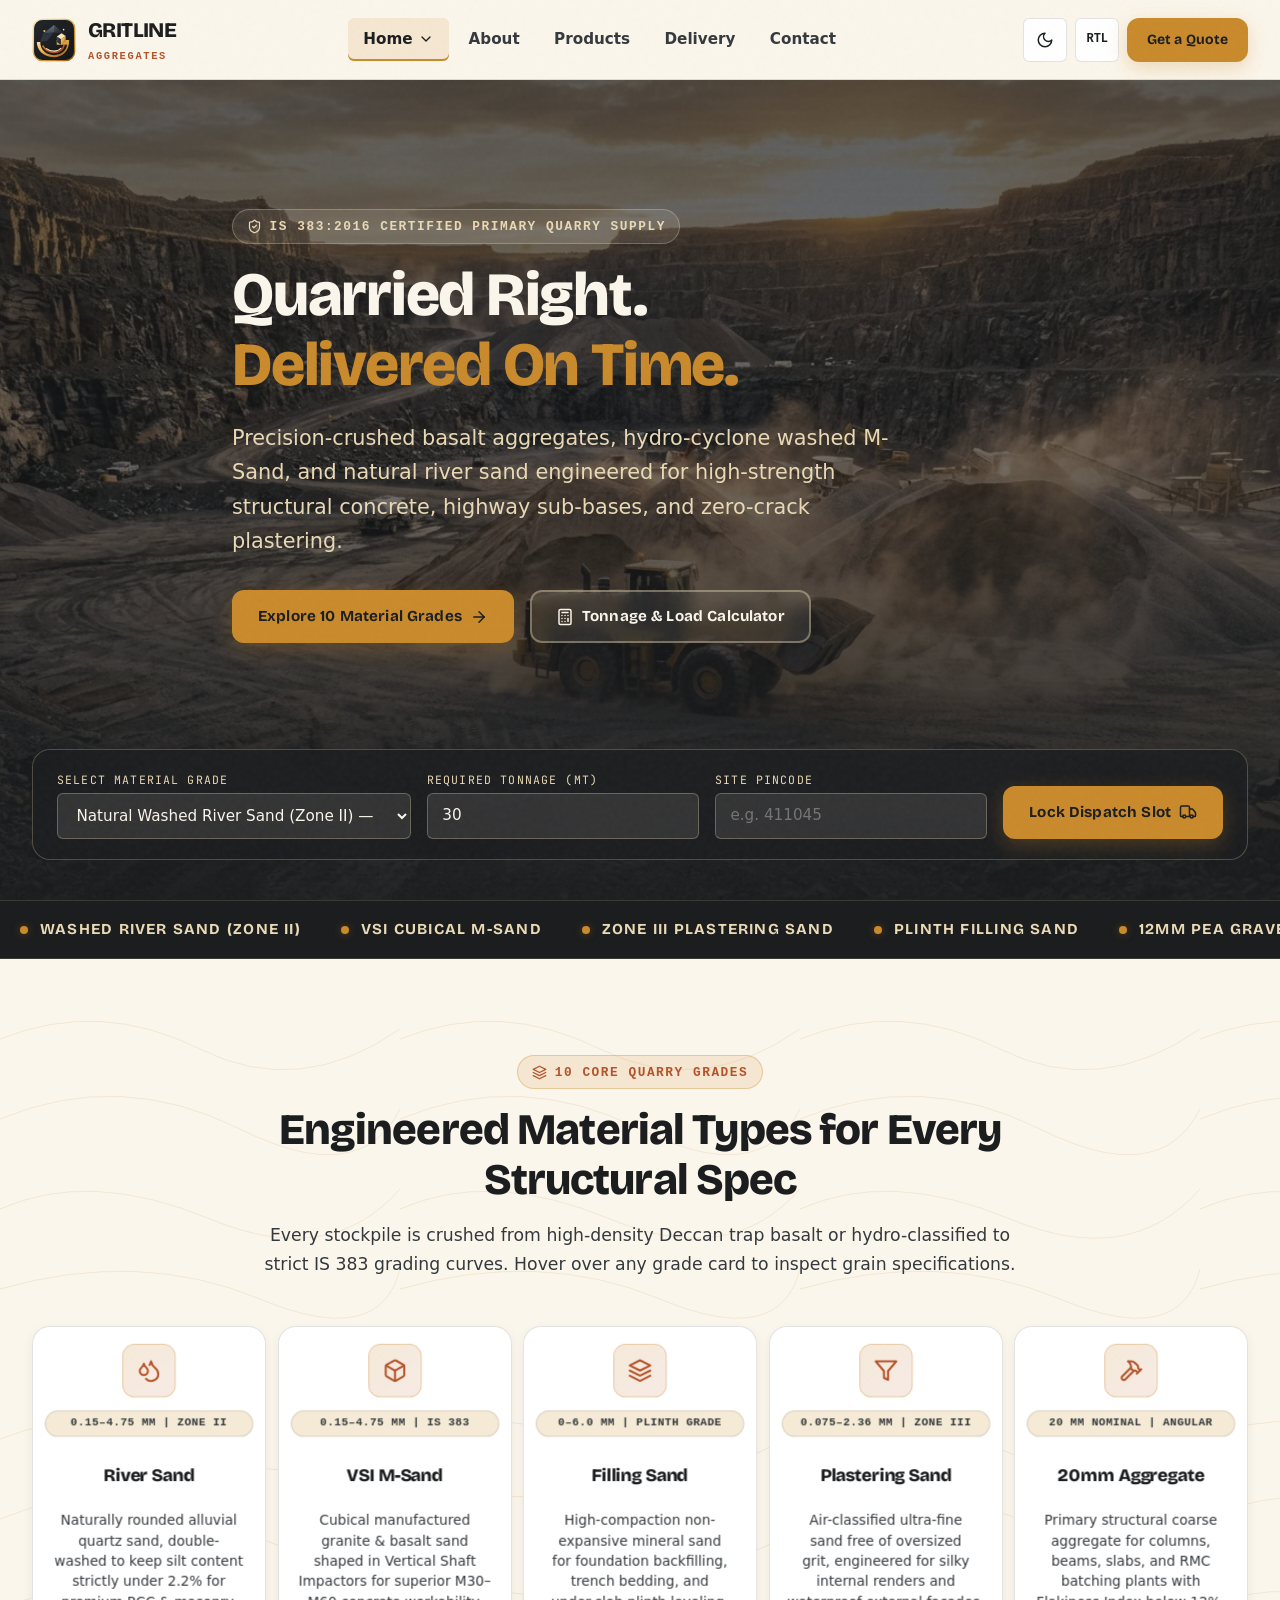
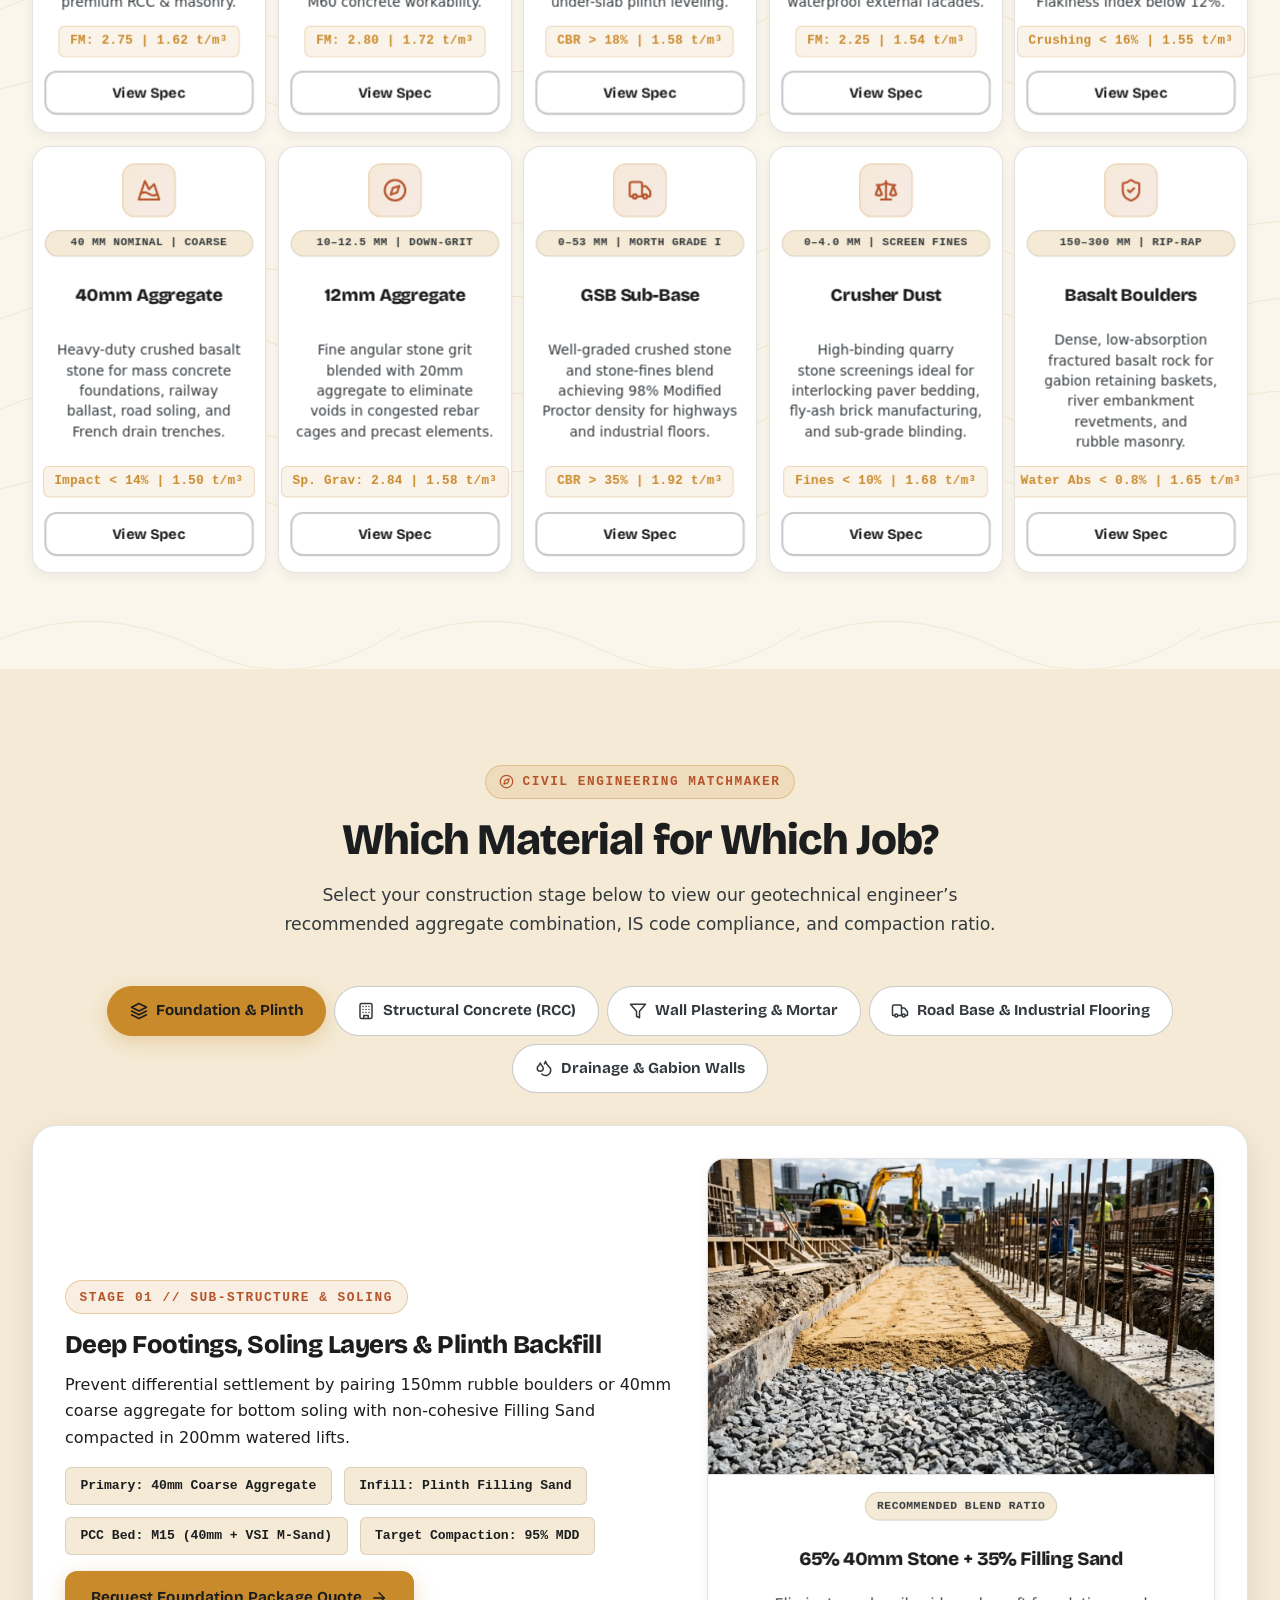
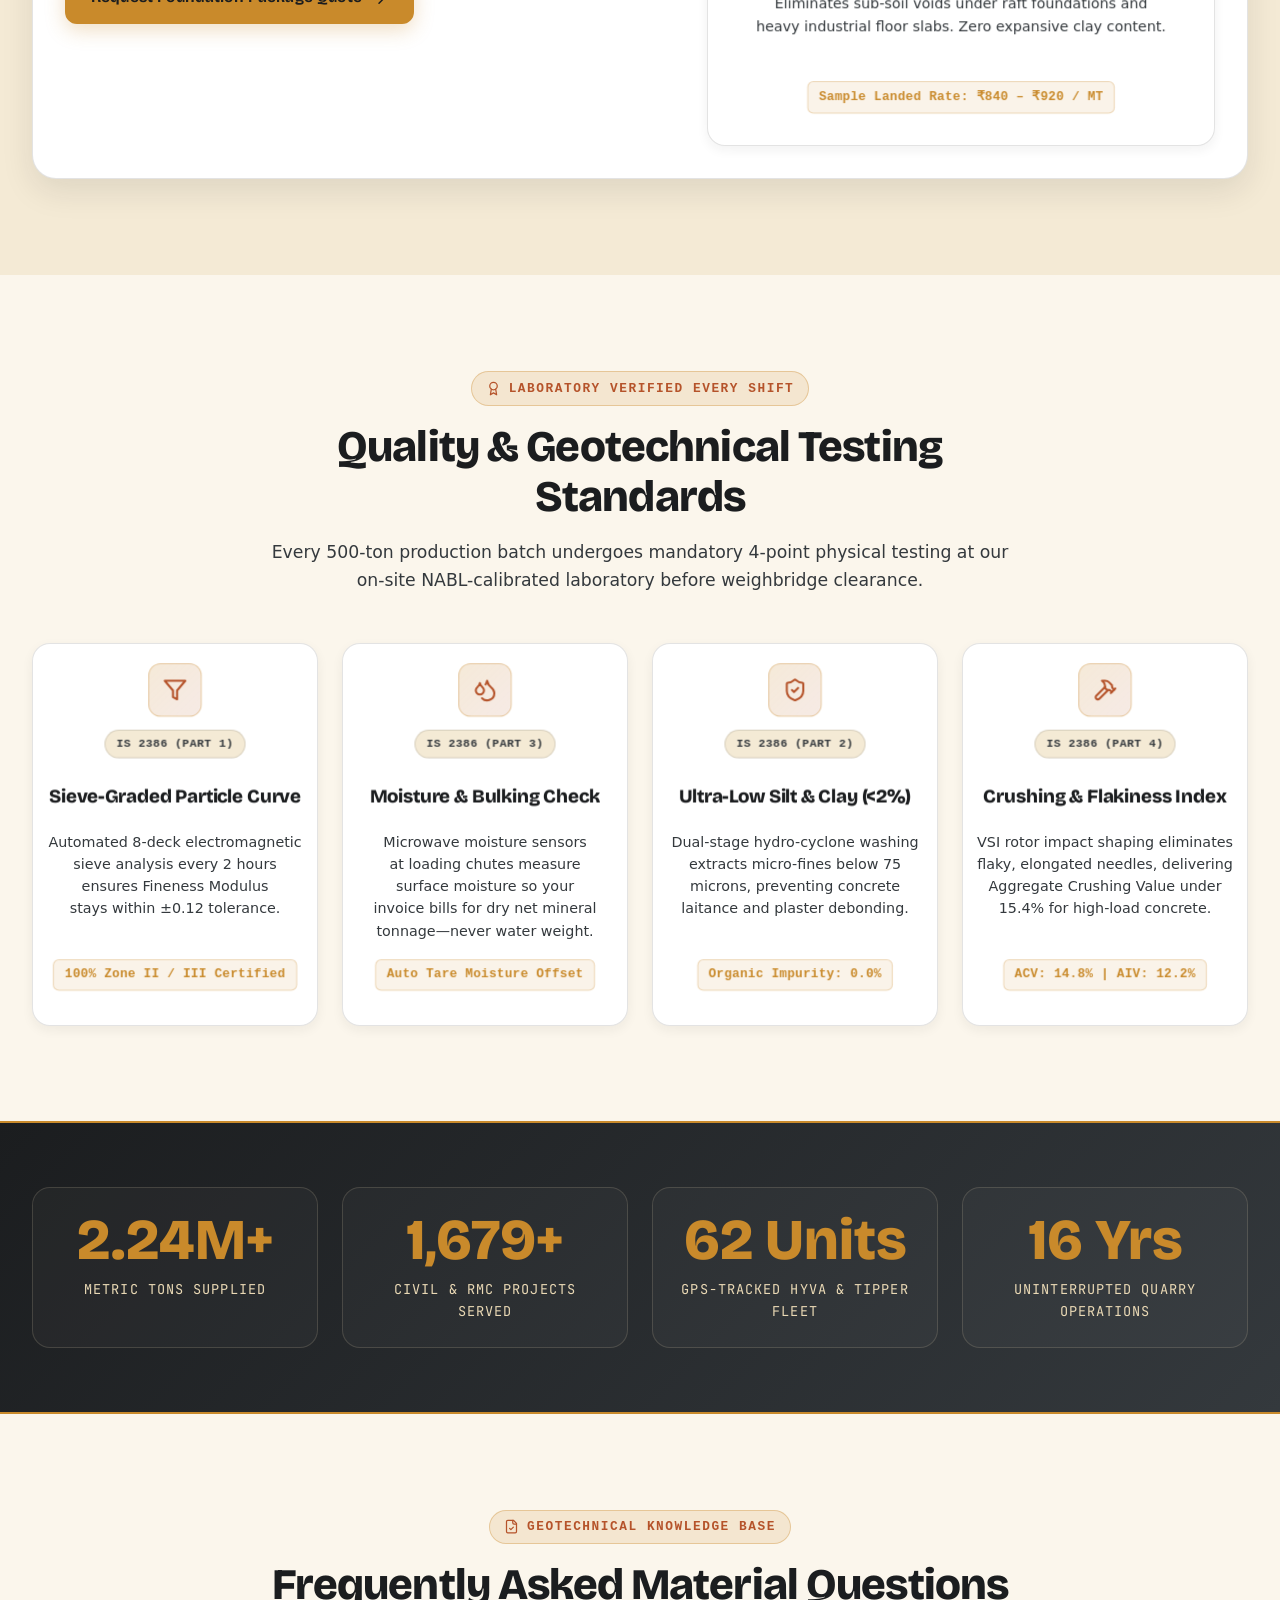
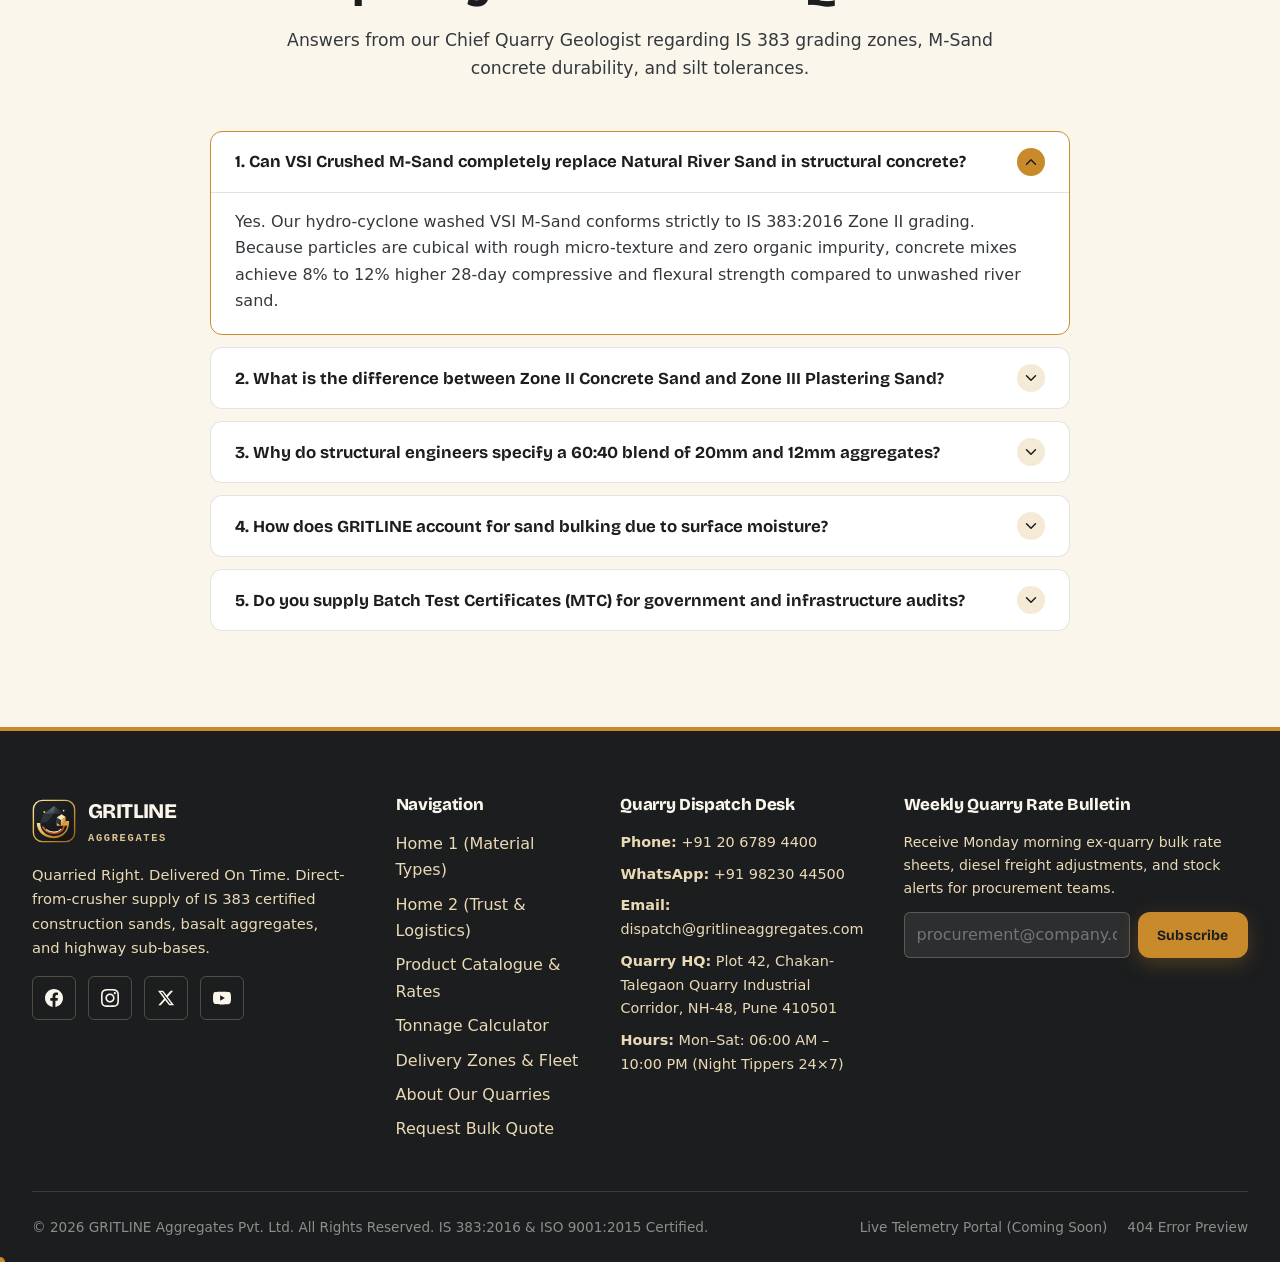
==== commit be12296c: "2" ====
--- a/index.html
+++ b/index.html
@@ -28,6 +28,7 @@
   <link
     href="https://fonts.googleapis.com/css2?family=Bricolage+Grotesque:wght@700;800&family=DM+Sans:wght@400;500;700&family=JetBrains+Mono:wght@500;700&display=swap"
     rel="stylesheet">
+  <link rel="icon" type="image/svg+xml" href="assets/images/logo/favicon.svg">
   <link rel="stylesheet" href="assets/fonts/fonts.css">
 
   <!-- Core Stylesheets -->
@@ -99,7 +100,45 @@
     <div class="container header-inner">
       <a href="pages/index.html" class="brand-logo" aria-label="GRITLINE Aggregates Home">
         <span class="brand-logo__mark" aria-hidden="true">
-          <i data-lucide="mountain"></i>
+          <svg class="brand-logo__svg" viewBox="0 0 64 64" fill="none" xmlns="http://www.w3.org/2000/svg">
+            <defs>
+              <linearGradient id="gritlineGold" x1="0%" y1="0%" x2="100%" y2="100%">
+                <stop offset="0%" stop-color="#FCE7B8"/>
+                <stop offset="28%" stop-color="#F3C766"/>
+                <stop offset="68%" stop-color="#C98A2B"/>
+                <stop offset="100%" stop-color="#965D10"/>
+              </linearGradient>
+              <linearGradient id="gritlineSlate" x1="0%" y1="0%" x2="100%" y2="100%">
+                <stop offset="0%" stop-color="#4C5560"/>
+                <stop offset="50%" stop-color="#2D333A"/>
+                <stop offset="100%" stop-color="#191B1E"/>
+              </linearGradient>
+              <linearGradient id="gritlineLightStone" x1="0%" y1="0%" x2="0%" y2="100%">
+                <stop offset="0%" stop-color="#697482"/>
+                <stop offset="100%" stop-color="#3D454F"/>
+              </linearGradient>
+              <linearGradient id="gritlineRust" x1="0%" y1="0%" x2="100%" y2="100%">
+                <stop offset="0%" stop-color="#E87642"/>
+                <stop offset="100%" stop-color="#A54018"/>
+              </linearGradient>
+              <linearGradient id="gritlineBadgeBg" x1="0%" y1="0%" x2="100%" y2="100%">
+                <stop offset="0%" stop-color="#212529"/>
+                <stop offset="100%" stop-color="#121416"/>
+              </linearGradient>
+            </defs>
+            <rect x="2" y="2" width="60" height="60" rx="13" fill="url(#gritlineBadgeBg)" stroke="url(#gritlineGold)" stroke-width="2"/>
+            <polygon points="32,10 16,23 32,21" fill="url(#gritlineLightStone)"/>
+            <polygon points="32,10 48,23 32,21" fill="url(#gritlineSlate)"/>
+            <polygon points="16,23 12,35 22,33 32,21" fill="#2E343B"/>
+            <path d="M12 35 C12 46 20 54 32 54 C43 54 50 47 51 39 H36 V32 H54 C54.5 48.5 44 57 32 57 C15.5 57 7 46 7 35 L12 35 Z" fill="url(#gritlineGold)"/>
+            <path d="M16 41 C19 46.5 25 50 32 50 C39.5 50 45 46 47 39" stroke="url(#gritlineRust)" stroke-width="2.4" stroke-linecap="round" fill="none"/>
+            <path d="M21 44.5 C24 47 28 48.2 32 48.2 C36 48.2 39.5 47 42 44" stroke="#FCE7B8" stroke-width="1.6" stroke-linecap="round" fill="none"/>
+            <polygon points="36,27 43,22 49,26 42,31" fill="#FCE7B8"/>
+            <polygon points="42,31 49,26 49,34 42,39" fill="url(#gritlineGold)"/>
+            <polygon points="36,27 42,31 42,39 36,35" fill="url(#gritlineSlate)"/>
+            <circle cx="18" cy="19" r="1.5" fill="#F3C766"/>
+            <circle cx="46" cy="17" r="1.2" fill="#FCE7B8"/>
+          </svg>
         </span>
         <span>
           GRITLINE
@@ -114,27 +153,20 @@
               Home <i data-lucide="chevron-down" width="16" height="16"></i>
             </a>
             <div class="nav-dropdown" role="menu" aria-label="Home Variations">
-              <a href="pages/index.html" class="nav-dropdown__link is-active" role="menuitem">
-                <span class="nav-dropdown__title">Home 1 — Material Types</span>
-                <span class="nav-dropdown__desc">Grades, sieve specs &amp; job selector</span>
-              </a>
-              <a href="pages/home-2.html" class="nav-dropdown__link" role="menuitem">
-                <span class="nav-dropdown__title">Home 2 — Trust &amp; Logistics</span>
-                <span class="nav-dropdown__desc">Pit-to-site timeline, fleet &amp; gallery</span>
-              </a>
+              <a href="pages/index.html" class="nav-dropdown__link is-active" role="menuitem">Home 1</a>
+              <a href="pages/home-2.html" class="nav-dropdown__link" role="menuitem">Home 2</a>
             </div>
           </li>
+          <li class="nav-item"><a href="pages/about.html" class="nav-link">About</a></li>
           <li class="nav-item"><a href="pages/products.html" class="nav-link">Products</a></li>
           <li class="nav-item"><a href="pages/delivery.html" class="nav-link">Delivery</a></li>
-          <li class="nav-item"><a href="pages/about.html" class="nav-link">About</a></li>
           <li class="nav-item"><a href="pages/contact.html" class="nav-link">Contact</a></li>
         </ul>
       </nav>
 
       <div class="header-actions">
         <button type="button" class="icon-btn" data-theme-toggle aria-label="Toggle Dark or Light Mode">
-          <i data-lucide="sun" width="16" height="16"></i>
-          <span class="theme-btn-label">DARK</span>
+          <i data-lucide="sun" width="18" height="18"></i>
         </button>
         <button type="button" class="icon-btn" data-rtl-toggle aria-label="Toggle Right-to-Left Layout">
           RTL
@@ -149,37 +181,53 @@
         </button>
       </div>
     </div>
-
-    <div id="mobile-drawer" class="mobile-drawer" aria-label="Mobile Navigation">
-      <nav class="mobile-drawer__nav">
-        <a href="pages/index.html" class="mobile-drawer__link is-active">
-          <span>Home 1: Material Types</span>
-          <i data-lucide="chevron-right" width="18" height="18"></i>
-        </a>
-        <a href="pages/home-2.html" class="mobile-drawer__link">
-          <span>Home 2: Trust &amp; Logistics</span>
-          <i data-lucide="chevron-right" width="18" height="18"></i>
-        </a>
-        <a href="pages/products.html" class="mobile-drawer__link">
-          <span>Products Catalogue</span>
-          <i data-lucide="chevron-right" width="18" height="18"></i>
-        </a>
-        <a href="pages/delivery.html" class="mobile-drawer__link">
-          <span>Delivery Zones &amp; Fleet</span>
-          <i data-lucide="chevron-right" width="18" height="18"></i>
-        </a>
-        <a href="pages/about.html" class="mobile-drawer__link">
-          <span>About Our Quarries</span>
-          <i data-lucide="chevron-right" width="18" height="18"></i>
-        </a>
-        <a href="pages/contact.html" class="mobile-drawer__link">
-          <span>Contact &amp; Bulk Quote</span>
-          <i data-lucide="chevron-right" width="18" height="18"></i>
-        </a>
-      </nav>
-      <a href="pages/contact.html" class="btn btn--primary btn--full">Request Quarry Dispatch Quote</a>
+  </header>
+
+  <!-- Mobile Navigation Drawer -->
+  <div id="mobile-drawer" class="mobile-drawer" aria-label="Mobile Navigation">
+    <nav class="mobile-drawer__nav">
+      <div class="mobile-drawer__dropdown-wrapper">
+        <button type="button" class="mobile-drawer__link mobile-drawer__link--toggle is-active" aria-expanded="true">
+          <span>Home</span>
+          <i data-lucide="chevron-down" width="18" height="18" class="mobile-drawer__chevron"></i>
+        </button>
+        <div class="mobile-drawer__subnav is-open">
+          <a href="pages/index.html" class="mobile-drawer__sublink is-active">
+            <span>Home 1</span>
+          </a>
+          <a href="pages/home-2.html" class="mobile-drawer__sublink">
+            <span>Home 2</span>
+          </a>
+        </div>
+      </div>
+      <a href="pages/about.html" class="mobile-drawer__link">
+        <span>About</span>
+      </a>
+      <a href="pages/products.html" class="mobile-drawer__link">
+        <span>Products</span>
+      </a>
+      <a href="pages/delivery.html" class="mobile-drawer__link">
+        <span>Delivery</span>
+      </a>
+      <a href="pages/contact.html" class="mobile-drawer__link">
+        <span>Contact</span>
+      </a>
+    </nav>
+    <div class="mobile-drawer__actions">
+      <div class="mobile-drawer__controls">
+        <button type="button" class="icon-btn" data-theme-toggle aria-label="Toggle Dark or Light Mode">
+          <i data-lucide="sun" width="18" height="18"></i>
+        </button>
+        <button type="button" class="icon-btn" data-rtl-toggle aria-label="Toggle Right-to-Left Layout">
+          RTL
+        </button>
+      </div>
+      <a href="pages/contact.html" class="btn btn--primary btn--full">
+        <span>Get a Quote</span>
+        <span class="quote-tray-badge" data-quote-count style="display:none;">0</span>
+      </a>
     </div>
-  </header>
+  </div>
 
   <main id="main-content" class="page-transition-wrapper">
     <!-- HERO MODEL A -->
@@ -256,28 +304,51 @@
       </div>
     </section>
 
-    <!-- Continuous Marquee of Material Names -->
-    <div class="material-marquee" aria-hidden="true">
+    <!-- Continuous Marquee / Running Model of Material Names -->
+    <div class="material-marquee" role="region" aria-label="Supplied Material Grades Ticker">
       <div class="material-marquee__track">
-        <span class="material-marquee__item"><span class="material-marquee__dot"></span>Washed River Sand (Zone
-          II)</span>
-        <span class="material-marquee__item"><span class="material-marquee__dot"></span>VSI Cubical M-Sand</span>
-        <span class="material-marquee__item"><span class="material-marquee__dot"></span>Zone III Plastering Sand</span>
-        <span class="material-marquee__item"><span class="material-marquee__dot"></span>Plinth Filling Sand</span>
-        <span class="material-marquee__item"><span class="material-marquee__dot"></span>12mm Pea Gravel Grit</span>
-        <span class="material-marquee__item"><span class="material-marquee__dot"></span>20mm RCC Basalt Aggregate</span>
-        <span class="material-marquee__item"><span class="material-marquee__dot"></span>40mm Ballast &amp; Soling
-          Stone</span>
-        <span class="material-marquee__item"><span class="material-marquee__dot"></span>MoRTH Grade-I GSB</span>
-        <span class="material-marquee__item"><span class="material-marquee__dot"></span>0–4mm Crusher Stone Dust</span>
-        <span class="material-marquee__item"><span class="material-marquee__dot"></span>150–300mm Gabion Boulders</span>
-        <span class="material-marquee__item"><span class="material-marquee__dot"></span>Washed River Sand (Zone
-          II)</span>
-        <span class="material-marquee__item"><span class="material-marquee__dot"></span>VSI Cubical M-Sand</span>
-        <span class="material-marquee__item"><span class="material-marquee__dot"></span>Zone III Plastering Sand</span>
-        <span class="material-marquee__item"><span class="material-marquee__dot"></span>Plinth Filling Sand</span>
-        <span class="material-marquee__item"><span class="material-marquee__dot"></span>12mm Pea Gravel Grit</span>
-        <span class="material-marquee__item"><span class="material-marquee__dot"></span>20mm RCC Basalt Aggregate</span>
+        <span class="material-marquee__item"><span class="material-marquee__dot" aria-hidden="true"></span>WASHED RIVER SAND (ZONE II)</span>
+        <span class="material-marquee__item"><span class="material-marquee__dot" aria-hidden="true"></span>VSI CUBICAL M-SAND</span>
+        <span class="material-marquee__item"><span class="material-marquee__dot" aria-hidden="true"></span>ZONE III PLASTERING SAND</span>
+        <span class="material-marquee__item"><span class="material-marquee__dot" aria-hidden="true"></span>PLINTH FILLING SAND</span>
+        <span class="material-marquee__item"><span class="material-marquee__dot" aria-hidden="true"></span>12MM PEA GRAVEL GRIT</span>
+        <span class="material-marquee__item"><span class="material-marquee__dot" aria-hidden="true"></span>20MM RCC BASALT AGGREGATE</span>
+        <span class="material-marquee__item"><span class="material-marquee__dot" aria-hidden="true"></span>40MM BALLAST &amp; SOLING STONE</span>
+        <span class="material-marquee__item"><span class="material-marquee__dot" aria-hidden="true"></span>MoRTH GRADE-I GSB</span>
+        <span class="material-marquee__item"><span class="material-marquee__dot" aria-hidden="true"></span>0–4MM CRUSHER STONE DUST</span>
+        <span class="material-marquee__item"><span class="material-marquee__dot" aria-hidden="true"></span>150–300MM GABION BOULDERS</span>
+        <span class="material-marquee__item"><span class="material-marquee__dot" aria-hidden="true"></span>WASHED RIVER SAND (ZONE II)</span>
+        <span class="material-marquee__item"><span class="material-marquee__dot" aria-hidden="true"></span>VSI CUBICAL M-SAND</span>
+        <span class="material-marquee__item"><span class="material-marquee__dot" aria-hidden="true"></span>ZONE III PLASTERING SAND</span>
+        <span class="material-marquee__item"><span class="material-marquee__dot" aria-hidden="true"></span>PLINTH FILLING SAND</span>
+        <span class="material-marquee__item"><span class="material-marquee__dot" aria-hidden="true"></span>12MM PEA GRAVEL GRIT</span>
+        <span class="material-marquee__item"><span class="material-marquee__dot" aria-hidden="true"></span>20MM RCC BASALT AGGREGATE</span>
+        <span class="material-marquee__item"><span class="material-marquee__dot" aria-hidden="true"></span>40MM BALLAST &amp; SOLING STONE</span>
+        <span class="material-marquee__item"><span class="material-marquee__dot" aria-hidden="true"></span>MoRTH GRADE-I GSB</span>
+        <span class="material-marquee__item"><span class="material-marquee__dot" aria-hidden="true"></span>0–4MM CRUSHER STONE DUST</span>
+        <span class="material-marquee__item"><span class="material-marquee__dot" aria-hidden="true"></span>150–300MM GABION BOULDERS</span>
+      </div>
+      <div class="material-marquee__track" aria-hidden="true">
+        <span class="material-marquee__item"><span class="material-marquee__dot" aria-hidden="true"></span>WASHED RIVER SAND (ZONE II)</span>
+        <span class="material-marquee__item"><span class="material-marquee__dot" aria-hidden="true"></span>VSI CUBICAL M-SAND</span>
+        <span class="material-marquee__item"><span class="material-marquee__dot" aria-hidden="true"></span>ZONE III PLASTERING SAND</span>
+        <span class="material-marquee__item"><span class="material-marquee__dot" aria-hidden="true"></span>PLINTH FILLING SAND</span>
+        <span class="material-marquee__item"><span class="material-marquee__dot" aria-hidden="true"></span>12MM PEA GRAVEL GRIT</span>
+        <span class="material-marquee__item"><span class="material-marquee__dot" aria-hidden="true"></span>20MM RCC BASALT AGGREGATE</span>
+        <span class="material-marquee__item"><span class="material-marquee__dot" aria-hidden="true"></span>40MM BALLAST &amp; SOLING STONE</span>
+        <span class="material-marquee__item"><span class="material-marquee__dot" aria-hidden="true"></span>MoRTH GRADE-I GSB</span>
+        <span class="material-marquee__item"><span class="material-marquee__dot" aria-hidden="true"></span>0–4MM CRUSHER STONE DUST</span>
+        <span class="material-marquee__item"><span class="material-marquee__dot" aria-hidden="true"></span>150–300MM GABION BOULDERS</span>
+        <span class="material-marquee__item"><span class="material-marquee__dot" aria-hidden="true"></span>WASHED RIVER SAND (ZONE II)</span>
+        <span class="material-marquee__item"><span class="material-marquee__dot" aria-hidden="true"></span>VSI CUBICAL M-SAND</span>
+        <span class="material-marquee__item"><span class="material-marquee__dot" aria-hidden="true"></span>ZONE III PLASTERING SAND</span>
+        <span class="material-marquee__item"><span class="material-marquee__dot" aria-hidden="true"></span>PLINTH FILLING SAND</span>
+        <span class="material-marquee__item"><span class="material-marquee__dot" aria-hidden="true"></span>12MM PEA GRAVEL GRIT</span>
+        <span class="material-marquee__item"><span class="material-marquee__dot" aria-hidden="true"></span>20MM RCC BASALT AGGREGATE</span>
+        <span class="material-marquee__item"><span class="material-marquee__dot" aria-hidden="true"></span>40MM BALLAST &amp; SOLING STONE</span>
+        <span class="material-marquee__item"><span class="material-marquee__dot" aria-hidden="true"></span>MoRTH GRADE-I GSB</span>
+        <span class="material-marquee__item"><span class="material-marquee__dot" aria-hidden="true"></span>0–4MM CRUSHER STONE DUST</span>
+        <span class="material-marquee__item"><span class="material-marquee__dot" aria-hidden="true"></span>150–300MM GABION BOULDERS</span>
       </div>
     </div>
 
@@ -449,7 +520,14 @@
                   data-lucide="arrow-right"></i></a>
             </div>
             <div class="card card--settle">
-              <div class="card__icon"><i data-lucide="shield-check"></i></div>
+              <div class="card__media">
+                <picture>
+                  <source srcset="assets/images/applications/app-foundation-plinth.webp" type="image/webp">
+                  <img src="assets/images/applications/app-foundation-plinth.jpg"
+                    alt="Building foundation excavation trench with 40mm soling stones and compacted sand"
+                    width="1264" height="848" loading="lazy">
+                </picture>
+              </div>
               <span class="card__badge">Recommended Blend Ratio</span>
               <h4 class="card__title">65% 40mm Stone + 35% Filling Sand</h4>
               <p class="card__text">Eliminates sub-soil voids under raft foundations and heavy industrial floor slabs.
@@ -478,7 +556,14 @@
                   data-lucide="arrow-right"></i></a>
             </div>
             <div class="card">
-              <div class="card__icon"><i data-lucide="building"></i></div>
+              <div class="card__media">
+                <picture>
+                  <source srcset="assets/images/applications/app-structural-concrete.webp" type="image/webp">
+                  <img src="assets/images/applications/app-structural-concrete.jpg"
+                    alt="Reinforced concrete structural column casting with steel rebar cage and dense basalt aggregate matrix"
+                    width="1264" height="848" loading="lazy">
+                </picture>
+              </div>
               <span class="card__badge">Batching Plant Favorite</span>
               <h4 class="card__title">20mm/12mm Graded + Zone II M-Sand</h4>
               <p class="card__text">Supplied with NABL-calibrated sieve analysis certificates for every 100-ton lot
@@ -507,7 +592,14 @@
                   data-lucide="arrow-right"></i></a>
             </div>
             <div class="card">
-              <div class="card__icon"><i data-lucide="filter"></i></div>
+              <div class="card__media">
+                <picture>
+                  <source srcset="assets/images/applications/app-wall-plastering.webp" type="image/webp">
+                  <img src="assets/images/applications/app-wall-plastering.jpg"
+                    alt="Skilled mason applying smooth fine sand mortar plaster to brick masonry wall with trowel"
+                    width="1264" height="848" loading="lazy">
+                </picture>
+              </div>
               <span class="card__badge">IS 1542 Compliant</span>
               <h4 class="card__title">Double-Washed Plastering Sand</h4>
               <p class="card__text">Zero on-site screening required—saves up to 18% labor time and eliminates rebounding
@@ -536,7 +628,14 @@
                   data-lucide="arrow-right"></i></a>
             </div>
             <div class="card">
-              <div class="card__icon"><i data-lucide="truck"></i></div>
+              <div class="card__media">
+                <picture>
+                  <source srcset="assets/images/applications/app-road-base.webp" type="image/webp">
+                  <img src="assets/images/applications/app-road-base.jpg"
+                    alt="Vibratory steel-drum roller compactor compacting crushed stone granular sub-base layer for highway"
+                    width="1264" height="848" loading="lazy">
+                </picture>
+              </div>
               <span class="card__badge">MoRTH 5th Revision</span>
               <h4 class="card__title">Pugmill-Blended GSB &amp; Crusher Dust</h4>
               <p class="card__text">Delivered at Optimum Moisture Content (OMC ±1.5%) in 30-ton tri-axle Hyva tippers
@@ -565,7 +664,14 @@
                   data-lucide="arrow-right"></i></a>
             </div>
             <div class="card">
-              <div class="card__icon"><i data-lucide="droplets"></i></div>
+              <div class="card__media">
+                <picture>
+                  <source srcset="assets/images/applications/app-gabion-drainage.webp" type="image/webp">
+                  <img src="assets/images/applications/app-gabion-drainage.jpg"
+                    alt="Galvanized wire mesh gabion retaining wall packed with angular basalt boulders and drainage filter stone"
+                    width="1264" height="848" loading="lazy">
+                </picture>
+              </div>
               <span class="card__badge">Zero-Fines Permeability</span>
               <h4 class="card__title">Basalt Boulders &amp; Filter Gravel</h4>
               <p class="card__text">Cleanly screened to remove clogging fines, ensuring multi-decade hydraulic
@@ -738,7 +844,47 @@
       <div class="footer-grid">
         <div>
           <a href="pages/index.html" class="brand-logo" style="color: var(--sand-50); margin-bottom: 1rem;">
-            <span class="brand-logo__mark"><i data-lucide="mountain"></i></span>
+            <span class="brand-logo__mark" aria-hidden="true">
+          <svg class="brand-logo__svg" viewBox="0 0 64 64" fill="none" xmlns="http://www.w3.org/2000/svg">
+            <defs>
+              <linearGradient id="ftGritlineGold" x1="0%" y1="0%" x2="100%" y2="100%">
+                <stop offset="0%" stop-color="#FCE7B8"/>
+                <stop offset="28%" stop-color="#F3C766"/>
+                <stop offset="68%" stop-color="#C98A2B"/>
+                <stop offset="100%" stop-color="#965D10"/>
+              </linearGradient>
+              <linearGradient id="ftGritlineSlate" x1="0%" y1="0%" x2="100%" y2="100%">
+                <stop offset="0%" stop-color="#4C5560"/>
+                <stop offset="50%" stop-color="#2D333A"/>
+                <stop offset="100%" stop-color="#191B1E"/>
+              </linearGradient>
+              <linearGradient id="ftGritlineLightStone" x1="0%" y1="0%" x2="0%" y2="100%">
+                <stop offset="0%" stop-color="#697482"/>
+                <stop offset="100%" stop-color="#3D454F"/>
+              </linearGradient>
+              <linearGradient id="ftGritlineRust" x1="0%" y1="0%" x2="100%" y2="100%">
+                <stop offset="0%" stop-color="#E87642"/>
+                <stop offset="100%" stop-color="#A54018"/>
+              </linearGradient>
+              <linearGradient id="ftGritlineBadgeBg" x1="0%" y1="0%" x2="100%" y2="100%">
+                <stop offset="0%" stop-color="#212529"/>
+                <stop offset="100%" stop-color="#121416"/>
+              </linearGradient>
+            </defs>
+            <rect x="2" y="2" width="60" height="60" rx="13" fill="url(#ftGritlineBadgeBg)" stroke="url(#ftGritlineGold)" stroke-width="2"/>
+            <polygon points="32,10 16,23 32,21" fill="url(#ftGritlineLightStone)"/>
+            <polygon points="32,10 48,23 32,21" fill="url(#ftGritlineSlate)"/>
+            <polygon points="16,23 12,35 22,33 32,21" fill="#2E343B"/>
+            <path d="M12 35 C12 46 20 54 32 54 C43 54 50 47 51 39 H36 V32 H54 C54.5 48.5 44 57 32 57 C15.5 57 7 46 7 35 L12 35 Z" fill="url(#ftGritlineGold)"/>
+            <path d="M16 41 C19 46.5 25 50 32 50 C39.5 50 45 46 47 39" stroke="url(#ftGritlineRust)" stroke-width="2.4" stroke-linecap="round" fill="none"/>
+            <path d="M21 44.5 C24 47 28 48.2 32 48.2 C36 48.2 39.5 47 42 44" stroke="#FCE7B8" stroke-width="1.6" stroke-linecap="round" fill="none"/>
+            <polygon points="36,27 43,22 49,26 42,31" fill="#FCE7B8"/>
+            <polygon points="42,31 49,26 49,34 42,39" fill="url(#ftGritlineGold)"/>
+            <polygon points="36,27 42,31 42,39 36,35" fill="url(#ftGritlineSlate)"/>
+            <circle cx="18" cy="19" r="1.5" fill="#F3C766"/>
+            <circle cx="46" cy="17" r="1.2" fill="#FCE7B8"/>
+          </svg>
+        </span>
             <span>GRITLINE <span class="brand-logo__sub">Aggregates</span></span>
           </a>
           <p style="font-size: 0.92rem; color: var(--sand-200); max-width: 34ch;">
@@ -746,13 +892,30 @@
             aggregates, and highway sub-bases.
           </p>
           <div class="social-links" aria-label="Social Media Links">
-            <a href="https://linkedin.com" class="social-link" target="_blank" rel="noopener noreferrer"
-              aria-label="GRITLINE on LinkedIn"><i data-lucide="globe" width="18" height="18"></i></a>
+            <a href="https://facebook.com" class="social-link" target="_blank" rel="noopener noreferrer"
+              aria-label="GRITLINE on Facebook">
+              <svg xmlns="http://www.w3.org/2000/svg" width="18" height="18" viewBox="0 0 24 24" fill="currentColor" aria-hidden="true">
+                <path d="M24 12.073c0-6.627-5.373-12-12-12s-12 5.373-12 12c0 5.99 4.388 10.954 10.125 11.854v-8.385H7.078v-3.47h3.047V9.43c0-3.007 1.792-4.669 4.533-4.669 1.312 0 2.686.235 2.686.235v2.953H15.83c-1.491 0-1.956.925-1.956 1.874v2.25h3.328l-.532 3.47h-2.796v8.385C19.612 23.027 24 18.062 24 12.073z"/>
+              </svg>
+            </a>
             <a href="https://instagram.com" class="social-link" target="_blank" rel="noopener noreferrer"
-              aria-label="GRITLINE on Instagram"><i data-lucide="layers" width="18" height="18"></i></a>
-            <a href="https://wa.me/912067894400" class="social-link" target="_blank" rel="noopener noreferrer"
-              aria-label="GRITLINE WhatsApp Dispatch Desk"><i data-lucide="message-square" width="18"
-                height="18"></i></a>
+              aria-label="GRITLINE on Instagram">
+              <svg xmlns="http://www.w3.org/2000/svg" width="18" height="18" viewBox="0 0 24 24" fill="currentColor" aria-hidden="true">
+                <path d="M12 2.163c3.204 0 3.584.012 4.85.07 3.252.148 4.771 1.691 4.919 4.919.058 1.265.069 1.645.069 4.849 0 3.205-.012 3.584-.069 4.849-.149 3.225-1.664 4.771-4.919 4.919-1.266.058-1.644.07-4.85.07-3.204 0-3.584-.012-4.849-.07-3.26-.149-4.771-1.699-4.919-4.92-.058-1.265-.07-1.644-.07-4.849 0-3.204.013-3.583.07-4.849.149-3.227 1.664-4.771 4.919-4.919 1.266-.057 1.645-.069 4.849-.069zm0-2.163c-3.259 0-3.667.014-4.947.072-4.358.2-6.78 2.618-6.98 6.98-.059 1.281-.073 1.689-.073 4.948 0 3.259.014 3.668.072 4.948.2 4.358 2.618 6.78 6.98 6.98 1.281.058 1.689.072 4.948.072 3.259 0 3.668-.014 4.948-.072 4.354-.2 6.782-2.618 6.979-6.98.059-1.28.073-1.689.073-4.948 0-3.259-.014-3.667-.072-4.947-.196-4.354-2.617-6.78-6.979-6.98-1.281-.059-1.69-.073-4.949-.073zm0 5.838c-3.403 0-6.162 2.759-6.162 6.162s2.759 6.163 6.162 6.163 6.162-2.759 6.162-6.163c0-3.403-2.759-6.162-6.162-6.162zm0 10.162c-2.209 0-4-1.79-4-4 0-2.209 1.791-4 4-4s4 1.791 4 4c0 2.21-1.791 4-4 4zm6.406-11.845c-.796 0-1.441.645-1.441 1.44s.645 1.44 1.441 1.44c.795 0 1.439-.645 1.439-1.44s-.644-1.44-1.439-1.44z"/>
+              </svg>
+            </a>
+            <a href="https://x.com" class="social-link" target="_blank" rel="noopener noreferrer"
+              aria-label="GRITLINE on X">
+              <svg xmlns="http://www.w3.org/2000/svg" width="18" height="18" viewBox="0 0 24 24" fill="currentColor" aria-hidden="true">
+                <path d="M18.244 2.25h3.308l-7.227 8.26 8.502 11.24H16.17l-5.214-6.817L4.99 21.75H1.68l7.73-8.835L1.254 2.25H8.08l4.713 6.231zm-1.161 17.52h1.833L7.084 4.126H5.117z"/>
+              </svg>
+            </a>
+            <a href="https://youtube.com" class="social-link" target="_blank" rel="noopener noreferrer"
+              aria-label="GRITLINE on YouTube">
+              <svg xmlns="http://www.w3.org/2000/svg" width="18" height="18" viewBox="0 0 24 24" fill="currentColor" aria-hidden="true">
+                <path d="M23.498 6.186a3.016 3.016 0 0 0-2.122-2.136C19.505 3.5 12 3.5 12 3.5s-7.505 0-9.377.55a3.016 3.016 0 0 0-2.122 2.136C0 8.07 0 12 0 12s0 3.93.502 5.814a3.016 3.016 0 0 0 2.122 2.136c1.871.55 9.376.55 9.376.55s7.505 0 9.377-.55a3.015 3.015 0 0 0 2.122-2.136C24 15.93 24 12 24 12s0-3.93-.502-5.814zM9.545 15.568V8.432L15.818 12l-6.273 3.568z"/>
+              </svg>
+            </a>
           </div>
         </div>
 
@@ -789,7 +952,7 @@
           </p>
           <form class="newsletter-form" action="https://app.convertkit.com/forms/YOUR_FORM_ID/subscriptions"
             method="post" data-newsletter-form>
-            <label for="footer-email" class="skip-link">Work Email Address</label>
+            <label for="footer-email" class="visually-hidden">Work Email Address</label>
             <input type="email" id="footer-email" name="email_address" placeholder="procurement@company.com" required>
             <button type="submit" class="btn btn--primary btn--sm">Subscribe</button>
           </form>
@@ -807,6 +970,11 @@
     </div>
   </footer>
 
+  <!-- Scroll to Top Floating Button -->
+  <button type="button" id="scroll-top-btn" class="scroll-top-btn" aria-label="Scroll to top">
+    <svg xmlns="http://www.w3.org/2000/svg" width="22" height="22" viewBox="0 0 24 24" fill="none" stroke="currentColor" stroke-width="2.5" stroke-linecap="round" stroke-linejoin="round" aria-hidden="true"><path d="m18 15-6-6-6 6"/></svg>
+  </button>
+
   <script type="module" src="assets/js/main.js"></script>
 </body>
 
--- a/assets/css/style.css
+++ b/assets/css/style.css
@@ -214,8 +214,21 @@
   border-radius: var(--radius-sm);
 }
 
+/* Visually Hidden Utility for Screen-Reader Accessibility */
+.visually-hidden {
+  position: absolute !important;
+  width: 1px !important;
+  height: 1px !important;
+  padding: 0 !important;
+  margin: -1px !important;
+  overflow: hidden !important;
+  clip: rect(0, 0, 0, 0) !important;
+  white-space: nowrap !important;
+  border: 0 !important;
+}
+
 /* Skip to Content Link */
-.skip-link {
+a.skip-link {
   position: fixed;
   top: -100px;
   inset-inline-start: var(--space-4);
@@ -229,7 +242,7 @@
   transition: top var(--transition-fast);
 }
 
-.skip-link:focus {
+a.skip-link:focus {
   top: var(--space-4);
 }
 
@@ -658,7 +671,7 @@
   background-color: var(--bg-surface);
   border: 1px solid var(--border-subtle);
   border-radius: var(--radius-lg);
-  padding: var(--space-6);
+  padding: var(--space-6) var(--space-4);
   box-shadow: var(--shadow-sm);
   transform-style: preserve-3d;
   perspective: 1000px;
@@ -696,10 +709,10 @@
 
 /* Inner elements lifted via translateZ */
 .card__media {
-  width: calc(100% + var(--space-12));
+  width: calc(100% + var(--space-8));
   margin-top: calc(var(--space-6) * -1);
-  margin-inline: calc(var(--space-6) * -1);
-  margin-bottom: var(--space-5);
+  margin-inline: calc(var(--space-4) * -1);
+  margin-bottom: var(--space-4);
   aspect-ratio: 4 / 3;
   overflow: hidden;
   position: relative;
@@ -718,8 +731,8 @@
 }
 
 .card__icon {
-  width: 60px;
-  height: 60px;
+  width: 52px;
+  height: 52px;
   border-radius: var(--radius-md);
   background: linear-gradient(135deg, rgba(201, 138, 43, 0.18), rgba(181, 83, 42, 0.12));
   border: 1px solid rgba(201, 138, 43, 0.35);
@@ -728,14 +741,15 @@
   align-items: center;
   justify-content: center;
   margin-inline: auto;
-  margin-bottom: var(--space-4);
+  margin-bottom: var(--space-3);
   transform: translateZ(28px);
   transition: transform var(--transition-base), background-color var(--transition-base), color var(--transition-base);
+  flex-shrink: 0;
 }
 
 .card__icon svg {
-  width: 28px;
-  height: 28px;
+  width: 24px;
+  height: 24px;
 }
 
 .card:hover .card__icon {
@@ -749,57 +763,106 @@
   justify-content: center;
   gap: 0.35rem;
   font-family: var(--font-mono);
-  font-size: 0.75rem;
+  font-size: 0.7rem;
   font-weight: 600;
   text-transform: uppercase;
-  padding: 0.25rem 0.75rem;
+  letter-spacing: 0.04em;
+  padding: 0.22rem 0.65rem;
   border-radius: var(--radius-pill);
   background: var(--bg-secondary);
   color: var(--text-secondary);
   border: 1px solid var(--border-subtle);
   margin-inline: auto;
   margin-bottom: var(--space-3);
+  white-space: nowrap;
+  max-width: 100%;
+  min-height: 26px;
   transform: translateZ(22px);
 }
 
 .card__title {
-  font-size: 1.25rem;
+  font-family: var(--font-display);
+  font-size: 1.15rem;
   font-weight: 800;
+  line-height: 1.28;
   margin-bottom: var(--space-2);
   margin-inline: auto;
+  width: 100%;
+  text-align: center;
+  min-height: 3.25rem;
+  display: flex;
+  align-items: center;
+  justify-content: center;
   transform: translateZ(24px);
 }
 
 .card__text {
-  font-size: 0.95rem;
+  font-size: 0.88rem;
+  line-height: 1.55;
   color: var(--text-secondary);
   margin-bottom: var(--space-4);
   margin-inline: auto;
-  max-width: 42ch;
+  max-width: 100%;
+  width: 100%;
+  text-align: center;
+  text-wrap: balance;
+  min-height: 4.4rem;
+  flex-grow: 1;
+  display: flex;
+  align-items: flex-start;
+  justify-content: center;
   transform: translateZ(16px);
 }
 
 .card__meta {
   display: flex;
-  flex-wrap: wrap;
   align-items: center;
   justify-content: center;
   gap: var(--space-2);
   margin-top: auto;
-  margin-bottom: var(--space-4);
-  width: 100%;
+  margin-bottom: var(--space-3);
+  width: 100%;
+  min-height: 32px;
   transform: translateZ(18px);
 }
 
+.card__meta .mono-spec {
+  display: inline-flex;
+  align-items: center;
+  justify-content: center;
+  font-family: var(--font-mono);
+  font-size: 0.78rem;
+  font-weight: 600;
+  letter-spacing: 0.02em;
+  color: var(--ochre);
+  background: rgba(201, 138, 43, 0.1);
+  border: 1px solid rgba(201, 138, 43, 0.28);
+  border-radius: var(--radius-sm);
+  padding: 0.28rem 0.65rem;
+  white-space: nowrap;
+}
+
 .card__actions {
   display: flex;
-  flex-wrap: wrap;
   align-items: center;
   justify-content: center;
   gap: var(--space-3);
   width: 100%;
   margin-top: auto;
   transform: translateZ(26px);
+}
+
+.card__meta + .card__actions {
+  margin-top: 0;
+}
+
+.card__actions .btn {
+  width: 100%;
+  min-height: 42px;
+  display: inline-flex;
+  align-items: center;
+  justify-content: center;
+  text-align: center;
 }
 
 /* Topic-Related Card Micro-Animations */
@@ -958,19 +1021,34 @@
   font-size: 1.3rem;
   letter-spacing: -0.03em;
   color: var(--text-primary);
+  text-decoration: none;
+  transition: transform var(--transition-fast), color var(--transition-fast);
+}
+
+.brand-logo:hover {
+  transform: translateY(-1px);
 }
 
 .brand-logo__mark {
-  width: 42px;
-  height: 42px;
+  width: 44px;
+  height: 44px;
+  display: flex;
+  align-items: center;
+  justify-content: center;
+  flex-shrink: 0;
   border-radius: var(--radius-sm);
-  background: var(--slate-900);
-  color: var(--ochre);
-  display: flex;
-  align-items: center;
-  justify-content: center;
-  border: 2px solid var(--ochre);
-  flex-shrink: 0;
+  transition: transform var(--transition-base), filter var(--transition-base);
+}
+
+.brand-logo:hover .brand-logo__mark {
+  transform: scale(1.05);
+  filter: drop-shadow(0 4px 12px var(--ochre-glow));
+}
+
+.brand-logo__svg {
+  width: 100%;
+  height: 100%;
+  display: block;
 }
 
 .brand-logo__sub {
@@ -981,12 +1059,22 @@
   letter-spacing: 0.16em;
   text-transform: uppercase;
   color: var(--rust);
+  transition: color var(--transition-fast);
+}
+
+.site-footer .brand-logo {
+  color: var(--sand-50);
+}
+
+.site-footer .brand-logo__sub {
+  color: var(--sand-300);
 }
 
 .nav-menu {
   display: none;
   align-items: center;
   gap: var(--space-1);
+  height: 100%;
 }
 
 @media (min-width: 1024px) {
@@ -997,6 +1085,9 @@
 
 .nav-item {
   position: relative;
+  height: 100%;
+  display: flex;
+  align-items: center;
 }
 
 .nav-link {
@@ -1025,9 +1116,9 @@
 /* Home Dropdown (Home 1 / Home 2) */
 .nav-dropdown {
   position: absolute;
-  top: calc(100% + 6px);
+  top: 100%;
   inset-inline-start: 0;
-  min-width: 230px;
+  min-width: 140px;
   background: var(--bg-surface);
   border: 1px solid var(--border-strong);
   border-radius: var(--radius-md);
@@ -1035,9 +1126,18 @@
   padding: var(--space-2);
   opacity: 0;
   visibility: hidden;
-  transform: translateY(8px);
+  transform: translateY(-4px);
   transition: opacity var(--transition-fast), transform var(--transition-fast), visibility var(--transition-fast);
   z-index: 1010;
+}
+
+/* Invisible hover bridge to prevent cursor gap dropouts */
+.nav-dropdown::before {
+  content: "";
+  position: absolute;
+  top: -12px;
+  inset-inline: 0;
+  height: 12px;
 }
 
 .nav-item:hover .nav-dropdown,
@@ -1050,26 +1150,21 @@
 
 .nav-dropdown__link {
   display: flex;
-  flex-direction: column;
-  padding: var(--space-3);
+  align-items: center;
+  padding: var(--space-2) var(--space-3);
+  font-family: var(--font-display);
+  font-weight: 700;
+  font-size: 0.95rem;
+  color: var(--text-primary);
   border-radius: var(--radius-sm);
-  transition: background-color var(--transition-fast);
+  white-space: nowrap;
+  transition: background-color var(--transition-fast), color var(--transition-fast);
 }
 
 .nav-dropdown__link:hover,
 .nav-dropdown__link.is-active {
   background-color: rgba(201, 138, 43, 0.15);
-}
-
-.nav-dropdown__title {
-  font-weight: 700;
-  font-size: 0.9rem;
-  color: var(--text-primary);
-}
-
-.nav-dropdown__desc {
-  font-size: 0.75rem;
-  color: var(--text-muted);
+  color: var(--ochre);
 }
 
 /* Header Utility Controls (Theme, RTL, Quote Badge, Hamburger) */
@@ -1080,9 +1175,11 @@
 }
 
 .icon-btn {
+  width: 44px;
+  height: 44px;
   min-width: 44px;
   min-height: 44px;
-  padding: 0 0.6rem;
+  padding: 0;
   border-radius: var(--radius-sm);
   border: 1px solid var(--border-subtle);
   background: var(--bg-surface);
@@ -1090,11 +1187,10 @@
   display: inline-flex;
   align-items: center;
   justify-content: center;
-  gap: 0.25rem;
   font-family: var(--font-mono);
   font-size: 0.75rem;
   font-weight: 700;
-  transition: border-color var(--transition-fast), background-color var(--transition-fast);
+  transition: border-color var(--transition-fast), background-color var(--transition-fast), color var(--transition-fast);
 }
 
 .icon-btn:hover {
@@ -1145,14 +1241,12 @@
     gap: 0.3rem;
   }
 
-  .theme-btn-label {
-    display: none;
-  }
-
   .icon-btn {
+    width: 38px;
+    height: 38px;
     min-width: 38px;
     min-height: 38px;
-    padding: 0 0.45rem;
+    padding: 0;
   }
 
   .header-actions .btn {
@@ -1160,15 +1254,6 @@
     padding: 0.35rem 0.65rem;
     font-size: 0.8rem;
     white-space: nowrap;
-  }
-}
-
-@media (max-width: 380px) {
-  .brand-logo__sub {
-    display: none;
-  }
-  .header-actions .btn span:not(.quote-tray-badge) {
-    font-size: 0.75rem;
   }
 }
 
@@ -1184,16 +1269,21 @@
   top: var(--header-height);
   inset-inline: 0;
   bottom: 0;
+  height: calc(100vh - var(--header-height));
+  height: calc(100dvh - var(--header-height));
   background: var(--bg-primary);
   z-index: 999;
   padding: var(--space-6);
   display: flex;
   flex-direction: column;
+  justify-content: flex-start;
   gap: var(--space-4);
   overflow-y: auto;
+  -webkit-overflow-scrolling: touch;
   transform: translateX(100%);
   visibility: hidden;
   transition: transform var(--transition-base), visibility var(--transition-base);
+  box-shadow: var(--shadow-lg);
 }
 
 .mobile-drawer.is-open {
@@ -1201,6 +1291,12 @@
   visibility: visible;
 }
 
+@media (min-width: 1024px) {
+  .mobile-drawer {
+    display: none;
+  }
+}
+
 .mobile-drawer__nav {
   display: flex;
   flex-direction: column;
@@ -1210,20 +1306,129 @@
 .mobile-drawer__link {
   display: flex;
   align-items: center;
-  justify-content: space-between;
+  justify-content: center;
+  text-align: center;
+  position: relative;
   min-height: 48px;
   padding: var(--space-3) var(--space-4);
   font-family: var(--font-display);
-  font-size: 1.15rem;
+  font-size: 1.1rem;
   font-weight: 700;
+  color: var(--text-primary);
   border-radius: var(--radius-md);
   background: var(--bg-surface);
   border: 1px solid var(--border-subtle);
+  transition: all var(--transition-fast);
+}
+
+.mobile-drawer__link:hover,
+.mobile-drawer__link:focus-visible {
+  border-color: var(--ochre);
+  color: var(--ochre);
+  background: var(--bg-surface-elev);
 }
 
 .mobile-drawer__link.is-active {
   border-color: var(--ochre);
+  color: var(--ochre);
   background: rgba(201, 138, 43, 0.14);
+}
+
+.mobile-drawer__dropdown-wrapper {
+  display: flex;
+  flex-direction: column;
+}
+
+.mobile-drawer__link--toggle {
+  width: 100%;
+  cursor: pointer;
+  position: relative;
+}
+
+.mobile-drawer__chevron {
+  position: absolute;
+  inset-inline-end: var(--space-4);
+  transition: transform var(--transition-base);
+}
+
+.mobile-drawer__link--toggle[aria-expanded="true"] .mobile-drawer__chevron {
+  transform: rotate(180deg);
+}
+
+.mobile-drawer__subnav {
+  display: none;
+  flex-direction: column;
+  gap: var(--space-2);
+  padding-inline-start: var(--space-3);
+  margin-block-start: var(--space-2);
+}
+
+.mobile-drawer__subnav.is-open {
+  display: flex;
+}
+
+.mobile-drawer__sublink {
+  display: flex;
+  align-items: center;
+  justify-content: center;
+  text-align: center;
+  min-height: 44px;
+  padding: var(--space-2) var(--space-4);
+  font-family: var(--font-display);
+  font-size: 0.98rem;
+  font-weight: 600;
+  color: var(--text-secondary);
+  border-radius: var(--radius-sm);
+  background: var(--bg-surface-elev);
+  border: 1px solid var(--border-subtle);
+  transition: all var(--transition-fast);
+}
+
+.mobile-drawer__sublink:hover,
+.mobile-drawer__sublink:focus-visible {
+  border-color: var(--ochre);
+  color: var(--ochre);
+}
+
+.mobile-drawer__sublink.is-active {
+  border-color: var(--ochre);
+  color: var(--ochre);
+  background: rgba(201, 138, 43, 0.14);
+}
+
+.mobile-drawer__actions {
+  display: flex;
+  flex-direction: column;
+  gap: var(--space-3);
+  margin-top: auto;
+  padding-top: var(--space-4);
+  border-top: 1px solid var(--border-subtle);
+}
+
+.mobile-drawer__controls {
+  display: flex;
+  align-items: center;
+  gap: var(--space-3);
+}
+
+.mobile-drawer__controls .icon-btn {
+  flex: 1;
+  width: auto;
+  height: 44px;
+}
+
+.hamburger-btn.is-active {
+  color: var(--ochre);
+  border-color: var(--ochre);
+  background: rgba(201, 138, 43, 0.16);
+}
+
+/* Hide desktop header actions on mobile viewports (< 1024px) */
+@media (max-width: 1023px) {
+  .site-header .header-actions .icon-btn:not(.hamburger-btn),
+  .site-header .header-actions .btn {
+    display: none;
+  }
 }
 
 /* --------------------------------------------------------------------------
@@ -1236,6 +1441,7 @@
   gap: var(--space-6);
   grid-template-columns: minmax(0, 1fr);
   width: 100%;
+  align-items: stretch;
 }
 
 @media (min-width: 640px) {
@@ -1264,55 +1470,154 @@
 
 .grid-materials-10 {
   display: grid;
-  gap: var(--space-5);
+  gap: var(--space-4);
   grid-template-columns: 1fr;
-}
-
-@media (min-width: 640px) {
+  width: 100%;
+}
+
+.grid-materials-10 .card {
+  text-align: center;
+  align-items: center;
+}
+
+.grid-materials-10 .card__text {
+  flex: 1 1 auto;
+  display: flex;
+  align-items: center;
+  justify-content: center;
+  width: 100%;
+  text-align: center;
+  margin-inline: auto;
+  text-wrap: balance;
+  margin-bottom: var(--space-3);
+}
+
+.grid-materials-10 .card__meta {
+  margin-top: auto;
+  margin-bottom: var(--space-3);
+  width: 100%;
+  display: flex;
+  align-items: center;
+  justify-content: center;
+  min-height: 32px;
+}
+
+.grid-materials-10 .card__actions {
+  margin-top: 0;
+  width: 100%;
+}
+
+.grid-materials-10 .card__title,
+.grid-materials-10 .card__badge {
+  width: 100%;
+  text-align: center;
+}
+
+@media (min-width: 560px) {
   .grid-materials-10 {
-    grid-template-columns: repeat(2, 1fr);
-  }
-}
-
-@media (min-width: 1024px) {
+    grid-template-columns: repeat(2, minmax(0, 1fr));
+    gap: var(--space-4);
+  }
+}
+
+@media (min-width: 1100px) {
   .grid-materials-10 {
-    grid-template-columns: repeat(3, 1fr);
-  }
-}
-
-@media (min-width: 1280px) {
+    grid-template-columns: repeat(5, minmax(0, 1fr));
+    gap: var(--space-3);
+  }
+
+  .grid-materials-10 .card {
+    padding: 1.35rem 0.85rem;
+  }
+
+  .grid-materials-10 .card__badge {
+    font-size: 0.68rem;
+    padding: 0.18rem 0.5rem;
+  }
+
+  .grid-materials-10 .card__title {
+    font-size: 1.08rem;
+  }
+
+  .grid-materials-10 .card__text {
+    font-size: 0.84rem;
+    line-height: 1.5;
+  }
+}
+
+@media (min-width: 1400px) {
   .grid-materials-10 {
-    grid-template-columns: repeat(5, 1fr);
+    gap: var(--space-4);
+  }
+
+  .grid-materials-10 .card {
+    padding: 1.5rem 1rem;
+  }
+
+  .grid-materials-10 .card__badge {
+    font-size: 0.7rem;
+    padding: 0.22rem 0.6rem;
+  }
+
+  .grid-materials-10 .card__title {
+    font-size: 1.15rem;
+  }
+
+  .grid-materials-10 .card__text {
+    font-size: 0.88rem;
   }
 }
 
 /* --------------------------------------------------------------------------
    8. HOME 1 ("MATERIAL TYPES") SPECIFIC STYLES
    -------------------------------------------------------------------------- */
+/* Consistent Homepage Hero Baseline */
+.hero-cinematic,
+.hero-split {
+  position: relative;
+  min-height: calc(100vh - var(--header-height));
+  min-height: calc(100dvh - var(--header-height));
+  overflow: hidden;
+}
+
 /* Hero Model A: Full-Screen Cinematic Photo Hero + Floating Glass Quick-Quote */
 .hero-cinematic {
-  position: relative;
-  min-height: calc(100vh - var(--header-height));
   display: flex;
   flex-direction: column;
   justify-content: space-between;
   padding-top: var(--space-16);
   padding-bottom: var(--space-10);
   color: var(--sand-50);
-  overflow: hidden;
   background: var(--slate-900);
 }
 
 .hero-cinematic__bg {
   position: absolute;
   inset: 0;
+  width: 100%;
+  height: 100%;
   z-index: 0;
-}
-
-.hero-cinematic__bg img {
+  overflow: hidden;
+  pointer-events: none;
+}
+
+.hero-cinematic__bg picture {
+  position: absolute;
+  inset: 0;
+  width: 100%;
+  height: 100%;
+  display: block;
+}
+
+.hero-cinematic__bg img,
+.hero-cinematic__bg picture img {
+  position: absolute;
+  inset: 0;
   width: 100%;
   height: 100%;
   object-fit: cover;
+  object-position: center;
+  display: block;
   transform: scale(1.04);
   transition: transform 8s ease-out;
 }
@@ -1320,11 +1625,15 @@
 .hero-cinematic__overlay {
   position: absolute;
   inset: 0;
+  width: 100%;
+  height: 100%;
   z-index: 1;
+  pointer-events: none;
   background: linear-gradient(180deg,
-      rgba(27, 29, 31, 0.78) 0%,
-      rgba(27, 29, 31, 0.65) 50%,
-      rgba(27, 29, 31, 0.94) 100%);
+      rgba(27, 29, 31, 0.72) 0%,
+      rgba(27, 29, 31, 0.60) 45%,
+      rgba(27, 29, 31, 0.88) 85%,
+      rgba(27, 29, 31, 0.96) 100%);
 }
 
 .hero-cinematic__content {
@@ -1416,33 +1725,42 @@
   color: var(--sand-50);
 }
 
-/* Marquee of Material Names */
+/* Continuous Marquee / Running Model of Material Names */
 .material-marquee {
   background: var(--slate-900);
   border-block: 1px solid rgba(234, 217, 181, 0.15);
   padding-block: var(--space-4);
   overflow: hidden;
   display: flex;
+  position: relative;
+  width: 100%;
+  user-select: none;
+}
+
+.material-marquee:hover .material-marquee__track {
+  animation-play-state: paused;
 }
 
 .material-marquee__track {
   display: flex;
   align-items: center;
-  gap: var(--space-8);
+  flex-shrink: 0;
   white-space: nowrap;
-  animation: marqueeScroll 32s linear infinite;
+  will-change: transform;
+  animation: marqueeScroll 45s linear infinite;
 }
 
 .material-marquee__item {
   display: inline-flex;
   align-items: center;
   gap: var(--space-3);
+  padding-inline: var(--space-5);
   font-family: var(--font-display);
   font-weight: 700;
-  font-size: 1rem;
+  font-size: 0.95rem;
   color: var(--sand-200);
   text-transform: uppercase;
-  letter-spacing: 0.06em;
+  letter-spacing: 0.08em;
 }
 
 .material-marquee__dot {
@@ -1450,6 +1768,8 @@
   height: 8px;
   border-radius: 50%;
   background: var(--ochre);
+  flex-shrink: 0;
+  box-shadow: 0 0 8px rgba(217, 119, 6, 0.4);
 }
 
 @keyframes marqueeScroll {
@@ -1458,7 +1778,7 @@
   }
 
   100% {
-    transform: translateX(-50%);
+    transform: translateX(-100%);
   }
 }
 
@@ -1516,6 +1836,10 @@
   box-shadow: var(--shadow-md);
   display: grid;
   gap: var(--space-8);
+  width: 100%;
+  max-width: 100%;
+  box-sizing: border-box;
+  overflow: hidden;
 }
 
 @media (min-width: 1024px) {
@@ -1523,6 +1847,127 @@
     grid-template-columns: 1.2fr 1fr;
     align-items: center;
   }
+}
+
+@media (max-width: 1023px) {
+  .usecase-box {
+    padding: var(--space-6) var(--space-5);
+    gap: var(--space-6);
+    text-align: center;
+  }
+
+  .usecase-box > div:first-child,
+  .usecase-content {
+    display: flex;
+    flex-direction: column;
+    align-items: center;
+    text-align: center;
+    width: 100%;
+  }
+
+  .usecase-box .eyebrow {
+    margin-inline: auto;
+    text-align: center;
+    justify-content: center;
+    display: inline-flex;
+  }
+
+  .usecase-box h3 {
+    text-align: center;
+    width: 100%;
+    margin-inline: auto;
+  }
+
+  .usecase-box p {
+    text-align: center;
+    margin-inline: auto;
+    max-width: 58ch;
+  }
+
+  .usecase-box .spec-pill-list {
+    justify-content: center;
+    margin-inline: auto;
+    width: 100%;
+  }
+
+  .usecase-box .btn {
+    margin-inline: auto;
+    display: inline-flex;
+    justify-content: center;
+    align-items: center;
+    text-align: center;
+    max-width: 100%;
+  }
+
+  .usecase-box .card {
+    margin-inline: auto;
+    width: 100%;
+    max-width: 100%;
+    text-align: center;
+  }
+
+  .usecase-box .card .card__badge,
+  .usecase-box .card .card__title,
+  .usecase-box .card .card__text,
+  .usecase-box .card .card__meta {
+    text-align: center;
+    justify-content: center;
+    margin-inline: auto;
+    width: 100%;
+  }
+}
+
+@media (max-width: 639px) {
+  .usecase-box {
+    padding: var(--space-5) var(--space-3);
+    gap: var(--space-5);
+    border-radius: var(--radius-lg);
+  }
+
+  .usecase-box h3 {
+    font-size: 1.22rem;
+    line-height: 1.32;
+    text-align: center;
+  }
+
+  .usecase-box p {
+    font-size: 0.9rem;
+    line-height: 1.55;
+    text-align: center;
+  }
+
+  .usecase-box .spec-pill-list {
+    gap: var(--space-2);
+    margin-block: var(--space-3);
+  }
+
+  .usecase-box .spec-pill {
+    font-size: 0.76rem;
+    padding: 0.35rem 0.65rem;
+    text-align: center;
+    word-break: break-word;
+  }
+
+  .usecase-box .btn {
+    width: 100%;
+    white-space: normal;
+    padding: 0.75rem 1rem;
+    font-size: 0.9rem;
+    line-height: 1.35;
+    text-align: center;
+  }
+}
+
+.usecase-box .card {
+  height: 100%;
+  width: 100%;
+  max-width: 100%;
+  box-sizing: border-box;
+}
+
+.usecase-box .card__media {
+  aspect-ratio: 16 / 10;
+  border-bottom: 1px solid var(--border-subtle);
 }
 
 .spec-pill-list {
@@ -1540,6 +1985,10 @@
   font-family: var(--font-mono);
   font-size: 0.82rem;
   font-weight: 600;
+  display: inline-flex;
+  align-items: center;
+  justify-content: center;
+  max-width: 100%;
 }
 
 /* Animated Numbers Band (Home 1 Section 4) */
@@ -1646,15 +2095,18 @@
    -------------------------------------------------------------------------- */
 /* Hero Model B: Split-Screen Hero + Live Dispatch Ticker + 3 Tilted Photo Stack */
 .hero-split {
-  padding-block: var(--space-12) var(--space-20);
-  position: relative;
-  overflow: hidden;
+  display: flex;
+  flex-direction: column;
+  justify-content: center;
+  padding-top: var(--space-16);
+  padding-bottom: var(--space-10);
 }
 
 .hero-split__grid {
   display: grid;
   gap: var(--space-12);
   align-items: center;
+  width: 100%;
 }
 
 @media (min-width: 1024px) {
@@ -1737,8 +2189,10 @@
   position: relative;
   display: flex;
   flex-direction: column;
-  gap: var(--space-4);
-  padding: var(--space-4);
+  padding: var(--space-2);
+  max-width: 460px;
+  margin-inline: auto;
+  width: 100%;
 }
 
 .photo-stack__frame {
@@ -1748,7 +2202,27 @@
   box-shadow: var(--shadow-lg);
   position: relative;
   aspect-ratio: 16 / 10;
+  max-height: 220px;
   transition: transform var(--transition-base);
+}
+
+.photo-stack__frame picture {
+  position: absolute;
+  inset: 0;
+  width: 100%;
+  height: 100%;
+  display: block;
+}
+
+.photo-stack__frame img,
+.photo-stack__frame picture img {
+  position: absolute;
+  inset: 0;
+  width: 100%;
+  height: 100%;
+  object-fit: cover;
+  object-position: center;
+  display: block;
 }
 
 .photo-stack__frame--1 {
@@ -1758,13 +2232,13 @@
 
 .photo-stack__frame--2 {
   transform: rotate(2.2deg) translateX(12px);
-  margin-top: -28px;
+  margin-top: -75px;
   z-index: 2;
 }
 
 .photo-stack__frame--3 {
   transform: rotate(-1.6deg) translateX(-4px);
-  margin-top: -28px;
+  margin-top: -75px;
   z-index: 1;
 }
 
@@ -1807,6 +2281,8 @@
   display: grid;
   gap: var(--space-6);
   grid-template-columns: 1fr;
+  grid-auto-rows: 1fr;
+  align-items: stretch;
 }
 
 @media (min-width: 640px) {
@@ -1819,6 +2295,56 @@
   .gallery-masonry {
     grid-template-columns: repeat(3, 1fr);
   }
+}
+
+.gallery-masonry .card {
+  display: flex;
+  flex-direction: column;
+  height: 100%;
+}
+
+.gallery-masonry .card__badge {
+  min-height: 28px;
+  margin-bottom: var(--space-3);
+  display: inline-flex;
+  align-items: center;
+  justify-content: center;
+}
+
+.gallery-masonry .card__title {
+  min-height: 3.5rem;
+  display: flex;
+  align-items: center;
+  justify-content: center;
+  text-align: center;
+  margin-bottom: var(--space-2);
+}
+
+.gallery-masonry .card__text {
+  min-height: 4.8rem;
+  flex-grow: 1;
+  display: flex;
+  align-items: flex-start;
+  justify-content: center;
+  text-align: center;
+  margin-bottom: var(--space-4);
+}
+
+.gallery-masonry .card__actions {
+  margin-top: auto;
+  width: 100%;
+  display: flex;
+  align-items: center;
+  justify-content: center;
+}
+
+.gallery-masonry .card__actions .btn {
+  width: 100%;
+  min-height: 44px;
+  display: inline-flex;
+  align-items: center;
+  justify-content: center;
+  text-align: center;
 }
 
 .lightbox-modal {
@@ -1895,12 +2421,13 @@
   margin-top: var(--space-6);
 }
 
-/* Partners / Clients Wordmark Strip (Home 2 Section 6) */
+/* Partners / Clients Wordmark Strip (Home 2 Section 6 - Approved Vendor Status) */
 .wordmark-strip {
   display: grid;
   grid-template-columns: repeat(2, 1fr);
+  grid-auto-rows: 1fr;
   gap: var(--space-4);
-  align-items: center;
+  align-items: stretch;
 }
 
 @media (min-width: 640px) {
@@ -1916,7 +2443,9 @@
 }
 
 .wordmark-item {
-  padding: var(--space-5);
+  height: 100%;
+  min-height: 96px;
+  padding: var(--space-3) var(--space-4);
   border: 1px solid var(--border-subtle);
   border-radius: var(--radius-md);
   background: var(--bg-surface);
@@ -1926,15 +2455,17 @@
   text-align: center;
   font-family: var(--font-display);
   font-weight: 800;
-  font-size: 0.95rem;
+  font-size: 0.92rem;
+  line-height: 1.35;
   letter-spacing: 0.05em;
   color: var(--text-secondary);
-  transition: border-color var(--transition-fast), color var(--transition-fast);
+  transition: border-color var(--transition-fast), color var(--transition-fast), transform var(--transition-fast);
 }
 
 .wordmark-item:hover {
   border-color: var(--ochre);
   color: var(--text-primary);
+  transform: translateY(-2px);
 }
 
 /* --------------------------------------------------------------------------
@@ -1949,15 +2480,68 @@
   overflow: hidden;
 }
 
+.page-banner__bg {
+  position: absolute;
+  inset: 0;
+  width: 100%;
+  height: 100%;
+  z-index: 0;
+  overflow: hidden;
+  pointer-events: none;
+}
+
+.page-banner__bg picture {
+  position: absolute;
+  inset: 0;
+  width: 100%;
+  height: 100%;
+  display: block;
+}
+
+.page-banner__bg img,
+.page-banner__bg picture img {
+  position: absolute;
+  inset: 0;
+  width: 100%;
+  height: 100%;
+  object-fit: cover;
+  object-position: center;
+  display: block;
+  filter: none;
+}
+
+.page-banner__overlay {
+  position: absolute;
+  inset: 0;
+  width: 100%;
+  height: 100%;
+  z-index: 1;
+  background: linear-gradient(
+    135deg,
+    rgba(14, 16, 18, 0.82) 0%,
+    rgba(14, 16, 18, 0.64) 55%,
+    rgba(14, 16, 18, 0.82) 100%
+  );
+  pointer-events: none;
+}
+
+.page-banner__content {
+  position: relative;
+  z-index: 2;
+}
+
 .page-banner h1 {
-  color: var(--sand-50);
+  color: #FFFFFF;
   margin-bottom: var(--space-3);
+  text-shadow: 0 2px 10px rgba(0, 0, 0, 0.65);
 }
 
 .page-banner p {
-  color: var(--sand-200);
+  color: #F0EAE1;
   max-width: 680px;
   font-size: 1.1rem;
+  line-height: 1.6;
+  text-shadow: 0 1px 6px rgba(0, 0, 0, 0.6);
 }
 
 .breadcrumb {
@@ -1967,8 +2551,24 @@
   gap: var(--space-2);
   font-family: var(--font-mono);
   font-size: 0.78rem;
-  color: var(--sand-400);
+  color: var(--sand-300);
   margin-bottom: var(--space-4);
+}
+
+.breadcrumb a {
+  color: var(--ochre);
+  font-weight: 600;
+  transition: color var(--transition-fast);
+}
+
+.breadcrumb a:hover {
+  color: #FFFFFF;
+  text-decoration: underline;
+}
+
+.breadcrumb span[aria-current] {
+  color: #FFFFFF;
+  font-weight: 700;
 }
 
 /* --------------------------------------------------------------------------
@@ -2004,6 +2604,13 @@
   gap: var(--space-2);
 }
 
+.filter-pills--center {
+  justify-content: center;
+  flex-wrap: wrap;
+  margin-top: 1.5rem;
+  width: 100%;
+}
+
 @media (max-width: 1023px) {
   .sticky-filter-bar {
     padding-block: var(--space-3);
@@ -2015,20 +2622,49 @@
     gap: var(--space-3);
   }
 
-  .filter-pills {
+  .sticky-filter-bar .filter-pills {
     display: flex;
-    flex-wrap: nowrap;
-    overflow-x: auto;
-    -webkit-overflow-scrolling: touch;
-    scrollbar-width: none;
+    flex-wrap: wrap;
+    justify-content: center;
+    gap: 0.45rem;
+    margin-inline: 0;
+    padding-inline: 0;
+    overflow-x: visible;
+    width: 100%;
+  }
+
+  .sticky-filter-bar .filter-pill {
+    flex: 0 1 auto;
+    min-height: 36px;
+    padding: 0.35rem 0.75rem;
+    font-size: 0.82rem;
+    white-space: nowrap;
+  }
+
+  .filter-bar-actions {
+    display: flex;
+    flex-direction: column;
+    gap: 0.5rem;
+    width: 100%;
+  }
+
+  .filter-bar-actions .btn {
+    width: 100%;
+    justify-content: center;
+    text-align: center;
+    min-height: 42px;
+    font-size: 0.88rem;
+  }
+
+  .filter-pills--center {
+    display: flex;
+    flex-wrap: wrap;
+    justify-content: center;
+    align-items: center;
     gap: var(--space-2);
-    padding-bottom: 2px;
-    margin-inline: calc(var(--space-4) * -1);
-    padding-inline: var(--space-4);
-  }
-
-  .filter-pills::-webkit-scrollbar {
-    display: none;
+    margin-inline: auto;
+    width: 100%;
+    overflow-x: visible;
   }
 
   .filter-pill {
@@ -2041,18 +2677,21 @@
 
   .filter-bar-actions {
     display: flex;
+    flex-wrap: wrap;
     align-items: center;
     gap: var(--space-2);
     width: 100%;
   }
 
   .filter-bar-actions .btn {
-    flex: 1;
+    flex: 1 1 calc(50% - var(--space-2));
+    min-width: 140px;
     justify-content: center;
     min-height: 40px;
     padding: 0.45rem 0.65rem;
     font-size: 0.82rem;
-    white-space: nowrap;
+    white-space: normal;
+    text-align: center;
   }
 }
 
@@ -2226,21 +2865,49 @@
   display: grid;
   gap: var(--space-8);
   width: 100%;
+  max-width: 100%;
+  min-width: 0;
+  box-sizing: border-box;
+  overflow: hidden;
+}
+
+#coverage-calculator-form {
+  display: flex;
+  flex-direction: column;
+  justify-content: center;
+  gap: var(--space-6);
+  height: 100%;
+  width: 100%;
+  max-width: 100%;
+  min-width: 0;
+  box-sizing: border-box;
+}
+
+#coverage-calculator-form .grid-2,
+#coverage-calculator-form .grid-3 {
+  width: 100%;
+  max-width: 100%;
+  min-width: 0;
 }
 
 @media (max-width: 639px) {
   .calculator-panel {
-    padding: var(--space-5);
-    gap: var(--space-6);
+    padding: var(--space-4);
+    gap: var(--space-5);
+    border-radius: var(--radius-lg);
+  }
+
+  #coverage-calculator-form {
+    gap: var(--space-3);
   }
 
   .calc-results-box {
-    padding: var(--space-5);
-    gap: var(--space-4);
+    padding: var(--space-4);
+    gap: var(--space-3);
   }
 
   .calc-metric__val {
-    font-size: 1.65rem;
+    font-size: 1.5rem;
   }
 
   .calc-metric {
@@ -2250,7 +2917,16 @@
 
 @media (min-width: 1024px) {
   .calculator-panel {
-    grid-template-columns: 1.2fr 0.8fr;
+    grid-template-columns: 1.15fr 0.85fr;
+    align-items: center;
+  }
+
+  #coverage-calculator-form {
+    display: flex;
+    flex-direction: column;
+    justify-content: center;
+    align-self: center;
+    margin: auto 0;
   }
 }
 
@@ -2263,6 +2939,33 @@
   flex-direction: column;
   justify-content: space-between;
   gap: var(--space-4);
+  width: 100%;
+  max-width: 100%;
+  min-width: 0;
+  box-sizing: border-box;
+  overflow: hidden;
+}
+
+.calc-results-box .grid-2 {
+  display: grid;
+  grid-template-columns: repeat(2, minmax(0, 1fr));
+  gap: var(--space-3);
+  width: 100%;
+  max-width: 100%;
+  min-width: 0;
+  box-sizing: border-box;
+}
+
+.calc-results-box .btn {
+  white-space: normal !important;
+  word-wrap: break-word !important;
+  text-align: center !important;
+  line-height: 1.35 !important;
+}
+
+#calc-out-trucks {
+  word-break: break-word;
+  white-space: normal;
 }
 
 .calc-metric {
@@ -2270,6 +2973,8 @@
   background: rgba(255, 255, 255, 0.05);
   border-inline-start: 4px solid var(--ochre);
   border-radius: var(--radius-sm);
+  min-width: 0;
+  box-sizing: border-box;
 }
 
 .calc-metric__val {
@@ -2288,6 +2993,10 @@
   gap: var(--space-2);
   margin-bottom: var(--space-4);
   position: relative;
+  width: 100%;
+  max-width: 100%;
+  min-width: 0;
+  box-sizing: border-box;
 }
 
 .form-label {
@@ -2301,6 +3010,9 @@
 
 .form-control {
   width: 100%;
+  max-width: 100%;
+  min-width: 0;
+  box-sizing: border-box;
   min-height: 48px;
   padding: 0.75rem 1rem;
   border-radius: var(--radius-sm);
@@ -2308,6 +3020,99 @@
   border: 1px solid var(--border-strong);
   color: var(--text-primary);
   transition: border-color var(--transition-fast), box-shadow var(--transition-fast);
+}
+
+select.form-control {
+  width: 100%;
+  max-width: 100%;
+  min-width: 0;
+  text-overflow: ellipsis;
+  overflow: hidden;
+  white-space: nowrap;
+}
+
+/* Date Input Wrap & High-Contrast Custom Calendar Icon */
+.date-input-wrap {
+  position: relative;
+  width: 100%;
+  display: flex;
+  align-items: center;
+}
+
+.date-input-wrap .form-control {
+  width: 100%;
+  padding-inline-end: 2.75rem !important;
+  cursor: pointer;
+}
+
+.date-input-icon {
+  position: absolute;
+  inset-inline-end: 0.95rem;
+  top: 50%;
+  transform: translateY(-50%);
+  display: inline-flex;
+  align-items: center;
+  justify-content: center;
+  pointer-events: none;
+  z-index: 2;
+  color: var(--ochre);
+}
+
+.date-input-icon svg {
+  width: 20px;
+  height: 20px;
+  stroke: var(--ochre);
+  display: block;
+}
+
+[data-theme="dark"] .date-input-icon svg,
+html[data-theme="dark"] .date-input-icon svg,
+body[data-theme="dark"] .date-input-icon svg {
+  stroke: #F4A261 !important;
+  filter: drop-shadow(0 0 2px rgba(244, 162, 97, 0.4));
+}
+
+.date-input-wrap input[type="date"]::-webkit-calendar-picker-indicator {
+  position: absolute;
+  inset-inline-end: 0;
+  top: 0;
+  width: 3rem;
+  height: 100%;
+  margin: 0;
+  padding: 0;
+  opacity: 0 !important;
+  cursor: pointer;
+  z-index: 3;
+}
+
+input[type="date"].form-control {
+  cursor: pointer;
+  position: relative;
+}
+
+input[type="date"]::-webkit-calendar-picker-indicator {
+  cursor: pointer;
+  padding: 4px;
+  border-radius: var(--radius-sm);
+  transition: opacity var(--transition-fast), filter var(--transition-fast);
+}
+
+[data-theme="dark"] input[type="date"],
+html[data-theme="dark"] input[type="date"] {
+  color-scheme: dark !important;
+}
+
+[data-theme="dark"] input[type="date"]::-webkit-calendar-picker-indicator,
+html[data-theme="dark"] input[type="date"]::-webkit-calendar-picker-indicator {
+  filter: invert(1) brightness(1.3) !important;
+  opacity: 1 !important;
+  cursor: pointer !important;
+}
+
+[data-theme="dark"] input[type="date"]::-webkit-calendar-picker-indicator:hover,
+html[data-theme="dark"] input[type="date"]::-webkit-calendar-picker-indicator:hover {
+  filter: invert(0.85) sepia(60%) saturate(500%) hue-rotate(5deg) brightness(1.3) !important;
+  opacity: 1 !important;
 }
 
 .form-control:focus {
@@ -2355,6 +3160,15 @@
   font-size: 0.88rem;
   font-weight: 600;
   transition: all var(--transition-fast);
+  width: 100%;
+  max-width: 100%;
+  box-sizing: border-box;
+}
+
+.material-check-label span {
+  flex: 1;
+  word-break: break-word;
+  line-height: 1.35;
 }
 
 .material-check-label:has(input:checked) {
@@ -2482,6 +3296,196 @@
   color: var(--slate-900);
 }
 
+/* Contact Page Map Section Social Links Bar (Centered in the Map/Footer Gap) */
+.contact-social-bar {
+  display: flex;
+  flex-direction: column;
+  align-items: center;
+  justify-content: center;
+  text-align: center;
+  margin-top: var(--space-8);
+  gap: var(--space-3);
+  width: 100%;
+}
+
+.contact-social-bar__label {
+  font-family: var(--font-mono);
+  font-size: 0.85rem;
+  font-weight: 700;
+  letter-spacing: 0.08em;
+  text-transform: uppercase;
+  color: var(--text-secondary);
+}
+
+.contact-social-bar__links {
+  display: flex;
+  flex-wrap: wrap;
+  align-items: center;
+  justify-content: center;
+  gap: var(--space-3);
+}
+
+.contact-social-bar__links .social-link {
+  width: 48px;
+  height: 48px;
+  border-radius: var(--radius-md);
+  border: 1px solid var(--border-strong);
+  background: var(--bg-surface);
+  color: var(--text-primary);
+  box-shadow: var(--shadow-sm);
+  transition: all var(--transition-fast);
+}
+
+.contact-social-bar__links .social-link:hover {
+  background: var(--ochre);
+  border-color: var(--ochre);
+  color: var(--slate-900);
+  transform: translateY(-3px);
+  box-shadow: 0 6px 20px rgba(201, 138, 43, 0.4);
+}
+
+/* Contact Page: Priority Procurement Form & Details Cards */
+.contact-procurement-section {
+  padding-bottom: var(--space-8) !important;
+}
+
+.contact-procurement-box {
+  width: 100%;
+  max-width: 100%;
+  min-width: 0;
+  box-sizing: border-box;
+  align-items: start;
+  margin-bottom: 0 !important;
+}
+
+.contact-procurement-form-col {
+  width: 100%;
+  max-width: 100%;
+  min-width: 0;
+  box-sizing: border-box;
+  display: flex;
+  flex-direction: column;
+  align-items: stretch;
+  text-align: start;
+}
+
+.contact-procurement-form-col .eyebrow {
+  margin-inline: 0;
+  margin-bottom: var(--space-2);
+}
+
+.contact-procurement-form-col h2 {
+  text-align: start;
+  margin-bottom: 1.25rem;
+}
+
+/* Pre-fill Notification Banner in Contact Page Form */
+.quote-prefill-banner {
+  display: flex;
+  align-items: center;
+  justify-content: space-between;
+  gap: 1rem;
+  padding: 0.85rem 1.15rem;
+  background: rgba(201, 138, 43, 0.16);
+  border: 1px solid var(--ochre);
+  border-radius: var(--radius-md);
+  margin-bottom: 1.5rem;
+  width: 100%;
+  max-width: 100%;
+  box-sizing: border-box;
+}
+
+.quote-prefill-banner__text {
+  font-size: 0.88rem;
+  font-weight: 700;
+  line-height: 1.4;
+  color: var(--text-primary);
+  flex: 1 1 auto;
+}
+
+.quote-prefill-banner__btn {
+  min-height: 36px;
+  padding: 0.35rem 0.85rem !important;
+  font-size: 0.82rem !important;
+  white-space: nowrap;
+  flex-shrink: 0;
+}
+
+#quote-request-form {
+  width: 100%;
+  max-width: 100%;
+  min-width: 0;
+  box-sizing: border-box;
+}
+
+#quote-request-form .grid-2,
+#quote-request-form .grid-3 {
+  width: 100%;
+  max-width: 100%;
+  min-width: 0;
+  box-sizing: border-box;
+}
+
+#quote-request-form .form-group {
+  width: 100%;
+  max-width: 100%;
+  min-width: 0;
+  box-sizing: border-box;
+  text-align: start;
+}
+
+#quote-request-form .form-label {
+  text-align: start;
+  display: block;
+}
+
+#quote-request-form .form-control {
+  width: 100%;
+  max-width: 100%;
+  min-width: 0;
+  box-sizing: border-box;
+}
+
+.contact-form-actions {
+  display: flex;
+  flex-wrap: wrap;
+  gap: 1rem;
+  margin-top: 1.25rem;
+  width: 100%;
+  max-width: 100%;
+  box-sizing: border-box;
+}
+
+.contact-cards-col {
+  display: flex;
+  flex-direction: column;
+  gap: 1.25rem;
+  width: 100%;
+  max-width: 100%;
+  min-width: 0;
+  box-sizing: border-box;
+}
+
+.contact-cards-col .card {
+  width: 100%;
+  max-width: 100%;
+  min-width: 0;
+  box-sizing: border-box;
+  overflow: hidden;
+  text-align: center;
+}
+
+.contact-cards-col .card__text {
+  overflow-wrap: anywhere;
+  word-break: break-word;
+  max-width: 100%;
+}
+
+.contact-cards-col .card__text a {
+  overflow-wrap: anywhere;
+  word-break: break-all;
+}
+
 .footer-bottom {
   padding-block: var(--space-6);
   display: flex;
@@ -2491,6 +3495,868 @@
   gap: var(--space-4);
   font-size: 0.85rem;
   color: var(--stone-500);
+}
+
+/* --------------------------------------------------------------------------
+   Floating Scroll-Up / Back-to-Top Button
+   -------------------------------------------------------------------------- */
+.scroll-top-btn {
+  position: fixed;
+  bottom: var(--space-6);
+  inset-inline-end: var(--space-6);
+  width: 48px;
+  height: 48px;
+  border-radius: var(--radius-md);
+  background: var(--bg-surface);
+  border: 2px solid var(--ochre);
+  color: var(--ochre);
+  display: inline-flex;
+  align-items: center;
+  justify-content: center;
+  box-shadow: var(--shadow-md), 0 0 16px var(--ochre-glow);
+  cursor: pointer;
+  z-index: 990;
+  opacity: 0;
+  visibility: hidden;
+  transform: translateY(16px) scale(0.92);
+  transition: opacity var(--transition-base), transform var(--transition-base), visibility var(--transition-base), background-color var(--transition-fast), color var(--transition-fast), border-color var(--transition-fast), box-shadow var(--transition-fast);
+}
+
+.scroll-top-btn:hover,
+.scroll-top-btn:focus-visible {
+  background: var(--ochre);
+  color: var(--slate-900);
+  border-color: var(--ochre);
+  transform: translateY(-3px) scale(1.05);
+  box-shadow: 0 12px 28px rgba(201, 138, 43, 0.42);
+  outline: none;
+}
+
+.scroll-top-btn:active {
+  transform: translateY(0) scale(0.96);
+}
+
+.scroll-top-btn.is-visible {
+  opacity: 1;
+  visibility: visible;
+  transform: translateY(0) scale(1);
+}
+
+.scroll-top-btn svg {
+  width: 22px;
+  height: 22px;
+  stroke-width: 2.5;
+  transition: transform var(--transition-fast);
+}
+
+.scroll-top-btn:hover svg {
+  transform: translateY(-2px);
+}
+
+@media (max-width: 639px) {
+  .scroll-top-btn {
+    bottom: var(--space-4);
+    inset-inline-end: var(--space-4);
+    width: 42px;
+    height: 42px;
+  }
+  .scroll-top-btn svg {
+    width: 18px;
+    height: 18px;
+  }
+}
+
+/* --------------------------------------------------------------------------
+   13. UNIVERSAL MOBILE & TABLET ALIGNMENT (Max-Width: 1023px)
+   Tags, Headings, and Buttons Perfectly Center-Aligned
+   -------------------------------------------------------------------------- */
+@media (max-width: 1023px) {
+  /* Tags, Eyebrows & Badges Centering */
+  .eyebrow,
+  .eyebrow--light {
+    display: inline-flex;
+    align-items: center;
+    justify-content: center;
+    text-align: center;
+    margin-inline: auto;
+  }
+
+  .card__badge,
+  .badge {
+    display: inline-flex;
+    align-items: center;
+    justify-content: center;
+    text-align: center;
+    margin-inline: auto;
+  }
+
+  .card__meta,
+  .mono-spec {
+    display: flex;
+    justify-content: center;
+    align-items: center;
+    text-align: center;
+    margin-inline: auto;
+    width: 100%;
+  }
+
+  .spec-pill-list {
+    display: flex;
+    flex-wrap: wrap;
+    justify-content: center;
+    align-items: center;
+    margin-inline: auto;
+    width: 100%;
+  }
+
+  .spec-pill {
+    display: inline-flex;
+    align-items: center;
+    justify-content: center;
+    text-align: center;
+  }
+
+  /* Headings & Subheadings Centering */
+  .section-header {
+    text-align: center;
+    margin-inline: auto;
+  }
+
+  .section-header h2,
+  .section-header h3,
+  .section-header h4 {
+    text-align: center;
+  }
+
+  .section-header p {
+    text-align: center;
+    margin-inline: auto;
+  }
+
+  .card__title {
+    text-align: center;
+    justify-content: center;
+    width: 100%;
+  }
+
+  .card__text {
+    text-align: center;
+    margin-inline: auto;
+    width: 100%;
+  }
+
+  /* Hero Section Alignment (Home 1) */
+  .hero-cinematic__content {
+    display: flex;
+    flex-direction: column;
+    align-items: center;
+    text-align: center;
+    margin-inline: auto;
+    width: 100%;
+  }
+
+  .hero-cinematic__title {
+    text-align: center;
+    margin-inline: auto;
+  }
+
+  .hero-cinematic__lead {
+    text-align: center;
+    margin-inline: auto;
+  }
+
+  .hero-cinematic__ctas {
+    display: flex;
+    flex-wrap: wrap;
+    justify-content: center;
+    align-items: center;
+    margin-inline: auto;
+    width: 100%;
+  }
+
+  /* Hero Split (Home 2) */
+  .hero-split__grid > div:first-child {
+    display: flex;
+    flex-direction: column;
+    align-items: center;
+    text-align: center;
+    width: 100%;
+  }
+
+  .hero-split h1,
+  .hero-split p {
+    text-align: center;
+    margin-inline: auto;
+  }
+
+  .hero-split .live-ticker-box {
+    width: 100%;
+  }
+
+  .hero-split div[style*="display:flex"] {
+    justify-content: center;
+    width: 100%;
+  }
+
+  /* Consistent Hero Height & Spacing across Homepages */
+  .hero-cinematic,
+  .hero-split {
+    min-height: calc(100vh - var(--header-height));
+    min-height: calc(100dvh - var(--header-height));
+    padding-top: var(--space-12);
+    padding-bottom: var(--space-8);
+  }
+
+  .photo-stack {
+    max-width: 480px;
+    width: 100%;
+    margin-top: var(--space-8);
+  }
+
+  .photo-stack__frame {
+    max-height: 220px;
+    aspect-ratio: 16 / 10;
+  }
+
+  .photo-stack__frame--2,
+  .photo-stack__frame--3 {
+    margin-top: -65px;
+  }
+
+  /* Page Banners (Products, Delivery, About, Contact) */
+  .page-banner {
+    text-align: center;
+  }
+
+  .page-banner .breadcrumb {
+    justify-content: center;
+  }
+
+  .page-banner h1 {
+    text-align: center;
+  }
+
+  .page-banner p {
+    text-align: center;
+    margin-inline: auto;
+  }
+
+  /* Buttons & Action Bars Centering */
+  .card__actions {
+    display: flex;
+    justify-content: center;
+    align-items: center;
+    margin-inline: auto;
+    width: 100%;
+  }
+
+  .card__actions .btn {
+    justify-content: center;
+    text-align: center;
+  }
+
+  .tabs-nav {
+    justify-content: center;
+    margin-inline: auto;
+  }
+
+  .tab-btn {
+    justify-content: center;
+    text-align: center;
+  }
+
+  /* Contact Page Priority Procurement Form on Tablet/Mobile */
+  .contact-procurement-box {
+    grid-template-columns: 1fr !important;
+    gap: var(--space-8) !important;
+  }
+
+  .contact-procurement-form-col {
+    align-items: stretch !important;
+    text-align: start !important;
+  }
+
+  .contact-procurement-form-col .eyebrow {
+    margin-inline: 0 !important;
+  }
+
+  .contact-procurement-form-col h2 {
+    text-align: start !important;
+  }
+}
+
+/* Extra Mobile Refinements (Mobile 360, 480 & Narrow Viewports) */
+@media (max-width: 639px) {
+  .hero-cinematic,
+  .hero-split {
+    padding-top: var(--space-10);
+    padding-bottom: var(--space-6);
+  }
+
+  .photo-stack {
+    max-width: 100%;
+    width: 100%;
+    padding-inline: 0.25rem;
+  }
+
+  .photo-stack__frame {
+    max-height: 200px;
+    aspect-ratio: 16 / 10;
+  }
+
+  .photo-stack__frame--2,
+  .photo-stack__frame--3 {
+    margin-top: -55px;
+  }
+
+  .hero-cinematic__ctas .btn,
+  .hero-split div[style*="display:flex"] .btn {
+    width: 100%;
+    max-width: 320px;
+    justify-content: center;
+    text-align: center;
+  }
+
+  /* Approved Vendor Status Cards Uniform Height on Mobile */
+  .wordmark-strip {
+    grid-auto-rows: 1fr;
+    align-items: stretch;
+  }
+
+  .wordmark-item {
+    height: 100%;
+    min-height: 80px;
+    padding: var(--space-3) var(--space-3);
+    font-size: 0.82rem;
+    display: flex;
+    align-items: center;
+    justify-content: center;
+    text-align: center;
+  }
+
+  /* Center Portfolio Filter Pills on Mobile (2x2 Clean Balanced Layout) */
+  .filter-pills--center {
+    display: flex !important;
+    flex-wrap: wrap !important;
+    justify-content: center !important;
+    align-items: center !important;
+    gap: 0.45rem !important;
+    width: 100% !important;
+    max-width: 100% !important;
+    margin-inline: auto !important;
+    padding-inline: 0.25rem !important;
+    box-sizing: border-box !important;
+    overflow-x: visible !important;
+  }
+
+  .filter-pills--center .filter-pill {
+    flex: 1 1 calc(50% - 0.5rem) !important;
+    max-width: calc(50% - 0.25rem) !important;
+    min-height: 38px !important;
+    padding: 0.35rem 0.5rem !important;
+    font-size: 0.8rem !important;
+    white-space: nowrap !important;
+    text-align: center !important;
+    justify-content: center !important;
+  }
+
+  .tabs-nav {
+    gap: var(--space-2);
+    margin-bottom: var(--space-6);
+    width: 100%;
+  }
+
+  .tab-btn {
+    padding: 0.55rem 0.95rem;
+    font-size: 0.85rem;
+    min-height: 42px;
+    justify-content: center;
+    text-align: center;
+    width: 100%;
+  }
+
+  .btn {
+    max-width: 100%;
+  }
+
+  .card {
+    padding: var(--space-5) var(--space-3);
+  }
+
+  .card__media {
+    width: calc(100% + var(--space-6));
+    margin-top: calc(var(--space-5) * -1);
+    margin-inline: calc(var(--space-3) * -1);
+    margin-bottom: var(--space-3);
+  }
+
+  /* Sticky Filter Bar on Mobile (No Cropping / Full-Width Stack) */
+  .sticky-filter-bar {
+    padding-block: var(--space-3);
+  }
+
+  .sticky-filter-bar .filter-pills {
+    display: flex !important;
+    flex-wrap: wrap !important;
+    justify-content: center !important;
+    gap: 0.45rem !important;
+    margin-inline: 0 !important;
+    padding-inline: 0 !important;
+    overflow-x: visible !important;
+    width: 100% !important;
+  }
+
+  .sticky-filter-bar .filter-pill {
+    flex: 0 1 auto !important;
+    min-height: 36px !important;
+    padding: 0.35rem 0.75rem !important;
+    font-size: 0.82rem !important;
+    white-space: nowrap !important;
+  }
+
+  .filter-bar-actions {
+    display: flex !important;
+    flex-direction: column !important;
+    gap: 0.45rem !important;
+    width: 100% !important;
+  }
+
+  .filter-bar-actions .btn {
+    width: 100% !important;
+    min-height: 42px !important;
+    padding: 0.5rem 1rem !important;
+    font-size: 0.86rem !important;
+    white-space: normal !important;
+    justify-content: center !important;
+    text-align: center !important;
+  }
+
+  /* Compact Page Banner on Mobile (Products, Delivery, About, Contact) */
+  .page-banner {
+    padding-top: var(--space-8);
+    padding-bottom: var(--space-8);
+  }
+
+  .page-banner h1 {
+    font-size: 1.55rem;
+    line-height: 1.25;
+    margin-top: 0;
+    margin-bottom: var(--space-2);
+  }
+
+  .page-banner p {
+    font-size: 0.92rem;
+    line-height: 1.5;
+  }
+
+  .page-banner .breadcrumb {
+    margin-bottom: var(--space-2);
+  }
+
+  /* Contact Page Priority Procurement Form on Mobile (639px and down) */
+  .contact-procurement-box {
+    padding: var(--space-4) !important;
+    gap: var(--space-6) !important;
+    border-radius: var(--radius-lg) !important;
+    width: 100% !important;
+    max-width: 100% !important;
+    box-sizing: border-box !important;
+  }
+
+  #quote-request-form .grid-2,
+  #quote-request-form .grid-3 {
+    grid-template-columns: 1fr !important;
+    gap: var(--space-3) !important;
+  }
+
+  .material-checkbox-grid {
+    grid-template-columns: 1fr !important;
+    gap: var(--space-2) !important;
+    width: 100% !important;
+    max-width: 100% !important;
+  }
+
+  /* Inside Form Buttons & Prefill Banner Responsiveness (Item 24) */
+  .quote-prefill-banner {
+    flex-direction: column !important;
+    align-items: stretch !important;
+    gap: 0.75rem !important;
+    padding: var(--space-3) !important;
+    width: 100% !important;
+    box-sizing: border-box !important;
+  }
+
+  .quote-prefill-banner__text {
+    font-size: 0.82rem !important;
+    text-align: start !important;
+    width: 100% !important;
+    line-height: 1.35 !important;
+  }
+
+  .quote-prefill-banner__btn {
+    width: 100% !important;
+    min-height: 40px !important;
+    padding: 0.45rem 1rem !important;
+    font-size: 0.84rem !important;
+    justify-content: center !important;
+    text-align: center !important;
+    white-space: normal !important;
+    box-sizing: border-box !important;
+  }
+
+  .contact-form-actions {
+    flex-direction: column !important;
+    gap: 0.65rem !important;
+    width: 100% !important;
+  }
+
+  .contact-form-actions .btn {
+    width: 100% !important;
+    max-width: 100% !important;
+    min-height: 46px !important;
+    padding: 0.65rem 1rem !important;
+    font-size: 0.88rem !important;
+    white-space: normal !important;
+    justify-content: center !important;
+    text-align: center !important;
+    box-sizing: border-box !important;
+  }
+
+  .contact-cards-col {
+    gap: var(--space-4) !important;
+    width: 100% !important;
+  }
+
+  .contact-cards-col .card {
+    padding: var(--space-5) var(--space-3) !important;
+    width: 100% !important;
+    max-width: 100% !important;
+  }
+
+  .contact-cards-col .card__title {
+    font-size: 1.1rem !important;
+    min-height: auto !important;
+  }
+
+  .contact-cards-col .card__text {
+    font-size: 0.85rem !important;
+    line-height: 1.45 !important;
+  }
+
+  /* Civil Quantity Estimator on Mobile (Item 17: Zero Clipping / 100% Fit) */
+  .calculator-panel {
+    grid-template-columns: 1fr !important;
+    padding: var(--space-4) !important;
+    gap: var(--space-5) !important;
+    border-radius: var(--radius-lg) !important;
+    width: 100% !important;
+    max-width: 100% !important;
+    min-width: 0 !important;
+    box-sizing: border-box !important;
+    overflow: hidden !important;
+  }
+
+  #coverage-calculator-form,
+  #coverage-calculator-form .grid-2,
+  #coverage-calculator-form .grid-3,
+  #coverage-calculator-form .form-group {
+    width: 100% !important;
+    max-width: 100% !important;
+    min-width: 0 !important;
+    box-sizing: border-box !important;
+  }
+
+  #coverage-calculator-form .grid-2 {
+    grid-template-columns: 1fr !important;
+    gap: var(--space-3) !important;
+  }
+
+  #coverage-calculator-form select.form-control,
+  #coverage-calculator-form input.form-control {
+    width: 100% !important;
+    max-width: 100% !important;
+    min-width: 0 !important;
+    box-sizing: border-box !important;
+  }
+
+  #coverage-calculator-form select.form-control {
+    text-overflow: ellipsis !important;
+    overflow: hidden !important;
+    white-space: nowrap !important;
+  }
+
+  .calc-checkbox-wrap {
+    width: 100% !important;
+    max-width: 100% !important;
+    min-width: 0 !important;
+    box-sizing: border-box !important;
+  }
+
+  .calc-checkbox-wrap label {
+    display: flex !important;
+    align-items: flex-start !important;
+    gap: 0.5rem !important;
+    width: 100% !important;
+    max-width: 100% !important;
+    white-space: normal !important;
+    word-break: break-word !important;
+  }
+
+  .calc-results-box {
+    width: 100% !important;
+    max-width: 100% !important;
+    min-width: 0 !important;
+    box-sizing: border-box !important;
+    overflow: hidden !important;
+    padding: var(--space-4) !important;
+    gap: var(--space-4) !important;
+  }
+
+  #calc-out-trucks {
+    word-break: break-word !important;
+    white-space: normal !important;
+    font-size: 0.95rem !important;
+    line-height: 1.4 !important;
+  }
+
+  /* Contact Page Procurement Section Padding Reduction (Image 7: Eliminates bottom dark gap) */
+  .contact-procurement-section {
+    padding-bottom: var(--space-6) !important;
+  }
+}
+
+/* Specific Micro-Refinements for Narrow Mobile (360px - 480px Viewports) */
+@media (max-width: 480px) {
+  /* Product page hero heading removed on mobile view as requested in Item 14 */
+  .page-banner--products h1 {
+    display: none !important;
+  }
+
+  .page-banner--products {
+    padding-top: var(--space-6) !important;
+    padding-bottom: var(--space-6) !important;
+  }
+
+  .page-banner--products .breadcrumb {
+    margin-bottom: 0.45rem !important;
+  }
+}
+
+@media (max-width: 420px) {
+  /* Mobile 360 Hero Section Heading & Banner Padding Fix */
+  .page-banner {
+    padding-top: var(--space-6) !important;
+    padding-bottom: var(--space-6) !important;
+  }
+
+  .page-banner--products h1 {
+    display: none !important;
+  }
+
+  .page-banner .breadcrumb {
+    margin-top: 0 !important;
+    margin-bottom: 0.45rem !important;
+    font-size: 0.74rem !important;
+  }
+
+  .page-banner h1 {
+    font-size: 1.35rem !important;
+    line-height: 1.25 !important;
+    margin-top: 0 !important;
+    margin-bottom: 0.5rem !important;
+  }
+
+  .page-banner p {
+    font-size: 0.85rem !important;
+    line-height: 1.45 !important;
+  }
+
+  /* Approved Vendor Status Cards on 360px Mobile */
+  .wordmark-item {
+    min-height: 76px;
+    padding: var(--space-2) var(--space-2);
+    font-size: 0.78rem;
+    line-height: 1.25;
+  }
+
+  /* Mobile 360 Clean 2-Row Balanced Filter Buttons (Zero Negative Overflow / Zero Clipping) */
+  .filter-pills--center {
+    gap: 0.35rem !important;
+    padding-inline: 0.15rem !important;
+  }
+
+  .filter-pills--center .filter-pill {
+    flex: 1 1 calc(50% - 0.4rem) !important;
+    max-width: calc(50% - 0.2rem) !important;
+    min-height: 36px !important;
+    padding: 0.32rem 0.4rem !important;
+    font-size: 0.76rem !important;
+  }
+
+  .gallery-masonry .card__title {
+    min-height: 3rem;
+  }
+
+  .gallery-masonry .card__text {
+    min-height: 4.2rem;
+  }
+
+  /* Mobile 360 Sticky Filter Bar Buttons & Category Pills (Zero Cropping) */
+  .sticky-filter-bar {
+    padding-block: var(--space-2) !important;
+  }
+
+  .sticky-filter-bar .filter-pills {
+    gap: 0.35rem !important;
+  }
+
+  .sticky-filter-bar .filter-pill {
+    min-height: 34px !important;
+    padding: 0.28rem 0.6rem !important;
+    font-size: 0.78rem !important;
+  }
+
+  .filter-bar-actions {
+    gap: 0.35rem !important;
+  }
+
+  .filter-bar-actions .btn {
+    min-height: 40px !important;
+    padding: 0.45rem 0.75rem !important;
+    font-size: 0.82rem !important;
+  }
+
+  /* Mobile 360 Calculator Panel & Metrics (No Overflow / No Cropping) */
+  .calculator-panel,
+  #coverage-calculator-form,
+  #coverage-calculator-form .grid-2,
+  #coverage-calculator-form .grid-3,
+  #coverage-calculator-form .form-group {
+    width: 100% !important;
+    max-width: 100% !important;
+    min-width: 0 !important;
+    box-sizing: border-box !important;
+  }
+
+  #coverage-calculator-form select,
+  #coverage-calculator-form input {
+    width: 100% !important;
+    max-width: 100% !important;
+    min-width: 0 !important;
+    box-sizing: border-box !important;
+    text-overflow: ellipsis !important;
+    overflow: hidden !important;
+  }
+
+  #coverage-calculator-form .grid-3 {
+    display: grid !important;
+    grid-template-columns: repeat(3, minmax(0, 1fr)) !important;
+    gap: 0.35rem !important;
+  }
+
+  #coverage-calculator-form .grid-3 .form-group {
+    margin-bottom: 0 !important;
+  }
+
+  #coverage-calculator-form .grid-3 .form-control {
+    padding: 0.45rem 0.35rem !important;
+    font-size: 0.85rem !important;
+    min-height: 42px !important;
+    text-align: center !important;
+  }
+
+  #coverage-calculator-form .grid-3 .form-label {
+    font-size: 0.72rem !important;
+    margin-bottom: 0.25rem !important;
+    white-space: nowrap !important;
+    text-overflow: ellipsis !important;
+    overflow: hidden !important;
+  }
+
+  .calc-checkbox-wrap {
+    width: 100% !important;
+    max-width: 100% !important;
+    min-width: 0 !important;
+    box-sizing: border-box !important;
+  }
+
+  .material-check-label {
+    font-size: 0.78rem !important;
+    line-height: 1.35 !important;
+    word-break: break-word !important;
+  }
+
+  .calculator-panel {
+    padding: var(--space-3) !important;
+    gap: var(--space-4) !important;
+  }
+
+  .calc-results-box {
+    width: 100% !important;
+    max-width: 100% !important;
+    min-width: 0 !important;
+    box-sizing: border-box !important;
+    overflow: hidden !important;
+    padding: var(--space-3) !important;
+    gap: var(--space-3) !important;
+  }
+
+  .calc-results-box .grid-2 {
+    gap: 0.4rem !important;
+  }
+
+  .calc-metric {
+    padding: 0.45rem 0.55rem !important;
+  }
+
+  .calc-metric .mono-spec {
+    font-size: 0.68rem !important;
+  }
+
+  .calc-metric__val {
+    font-size: 1.25rem !important;
+  }
+
+  #calc-out-cft {
+    font-size: 0.68rem !important;
+  }
+
+  #calc-out-trucks {
+    font-size: 0.88rem !important;
+  }
+
+  .calc-results-box .btn {
+    min-height: 42px !important;
+    padding: 0.55rem 0.65rem !important;
+    font-size: 0.82rem !important;
+  }
+
+  /* Contact Page Priority Procurement Form on 360px Mobile (Item 24) */
+  .contact-procurement-box {
+    padding: var(--space-3) !important;
+    gap: var(--space-5) !important;
+  }
+
+  .quote-prefill-banner {
+    padding: 0.65rem 0.75rem !important;
+    gap: 0.5rem !important;
+  }
+
+  .quote-prefill-banner__btn {
+    min-height: 38px !important;
+    padding: 0.4rem 0.75rem !important;
+    font-size: 0.8rem !important;
+  }
+
+  .material-check-label {
+    padding: 0.5rem 0.65rem !important;
+    font-size: 0.82rem !important;
+  }
+
+  .contact-form-actions .btn {
+    min-height: 44px !important;
+    font-size: 0.84rem !important;
+  }
 }
 
 /* --------------------------------------------------------------------------
@@ -2516,4 +4382,10 @@
   .cursor-grain {
     display: none !important;
   }
+
+  /* Keep running model continuous marquee smoothly active */
+  .material-marquee__track {
+    animation-duration: 55s !important;
+    animation-iteration-count: infinite !important;
+  }
 }
--- a/assets/css/dark-mode.css
+++ b/assets/css/dark-mode.css
@@ -4,6 +4,7 @@
    ========================================================================== */
 
 [data-theme="dark"] {
+  color-scheme: dark;
   --bg-primary:      #1B1D1F; /* --slate-900 quarry black */
   --bg-secondary:    #232629; /* deep basalt layer */
   --bg-tertiary:     #2D3236; /* crushed granite dark */
@@ -28,6 +29,10 @@
   --shadow-tilt:     0 28px 64px rgba(0, 0, 0, 0.72);
 }
 
+[data-theme="dark"] .brand-logo__sub {
+  color: var(--ochre);
+}
+
 [data-theme="dark"] .eyebrow {
   color: var(--ochre);
   background: rgba(201, 138, 43, 0.16);
@@ -41,6 +46,42 @@
 
 [data-theme="dark"] .card:hover {
   border-color: var(--ochre);
+}
+
+[data-theme="dark"] .card__badge {
+  background-color: var(--bg-surface-elev);
+  color: var(--sand-200);
+  border-color: var(--border-strong);
+}
+
+[data-theme="dark"] .card__meta .mono-spec {
+  color: var(--ochre);
+  background: rgba(201, 138, 43, 0.14);
+  border-color: rgba(201, 138, 43, 0.35);
+}
+
+[data-theme="dark"] .scroll-top-btn {
+  background: var(--bg-surface);
+  border-color: var(--ochre);
+  color: var(--ochre);
+  box-shadow: 0 8px 24px rgba(0, 0, 0, 0.5), 0 0 16px rgba(201, 138, 43, 0.25);
+}
+
+[data-theme="dark"] .scroll-top-btn:hover {
+  background: var(--ochre);
+  color: var(--slate-900);
+}
+
+[data-theme="dark"] .contact-social-bar__links .social-link {
+  background: var(--bg-surface-elev);
+  border-color: var(--border-strong);
+  color: var(--sand-50);
+}
+
+[data-theme="dark"] .contact-social-bar__links .social-link:hover {
+  background: var(--ochre);
+  border-color: var(--ochre);
+  color: var(--slate-900);
 }
 
 [data-theme="dark"] .card__glare {
@@ -80,6 +121,34 @@
   color: var(--stone-500);
 }
 
+/* Date Input & Native Calendar Picker Icon High-Contrast in Dark Theme */
+[data-theme="dark"] .date-input-icon svg,
+html[data-theme="dark"] .date-input-icon svg,
+body[data-theme="dark"] .date-input-icon svg {
+  stroke: #F4A261 !important;
+  filter: drop-shadow(0 0 2px rgba(244, 162, 97, 0.4));
+}
+
+[data-theme="dark"] input[type="date"].form-control,
+[data-theme="dark"] input[type="date"],
+html[data-theme="dark"] input[type="date"] {
+  color-scheme: dark !important;
+}
+
+[data-theme="dark"] input[type="date"]::-webkit-calendar-picker-indicator,
+html[data-theme="dark"] input[type="date"]::-webkit-calendar-picker-indicator {
+  cursor: pointer !important;
+  filter: invert(1) brightness(1.3) !important;
+  opacity: 1 !important;
+  transition: opacity var(--transition-fast), filter var(--transition-fast);
+}
+
+[data-theme="dark"] input[type="date"]::-webkit-calendar-picker-indicator:hover,
+html[data-theme="dark"] input[type="date"]::-webkit-calendar-picker-indicator:hover {
+  opacity: 1 !important;
+  filter: invert(0.85) sepia(60%) saturate(500%) hue-rotate(5deg) brightness(1.3) !important;
+}
+
 [data-theme="dark"] .photo-stack__frame {
   border-color: var(--slate-700);
 }
@@ -96,3 +165,19 @@
   }
 }
 
+/* Ensure hero and page-banner text visibility remains crisp and high-contrast in both themes */
+[data-theme="dark"] .page-banner h1,
+[data-theme="light"] .page-banner h1 {
+  color: #FFFFFF !important;
+}
+
+[data-theme="dark"] .page-banner p,
+[data-theme="light"] .page-banner p {
+  color: #F0EAE1 !important;
+}
+
+[data-theme="dark"] .page-banner .breadcrumb span[aria-current],
+[data-theme="light"] .page-banner .breadcrumb span[aria-current] {
+  color: #FFFFFF !important;
+}
+
--- a/assets/css/rtl.css
+++ b/assets/css/rtl.css
@@ -42,7 +42,7 @@
 
 @keyframes marqueeScrollRTL {
   0% { transform: translateX(0); }
-  100% { transform: translateX(50%); }
+  100% { transform: translateX(100%); }
 }
 
 /* Photo Stack tilt mirroring in RTL */
